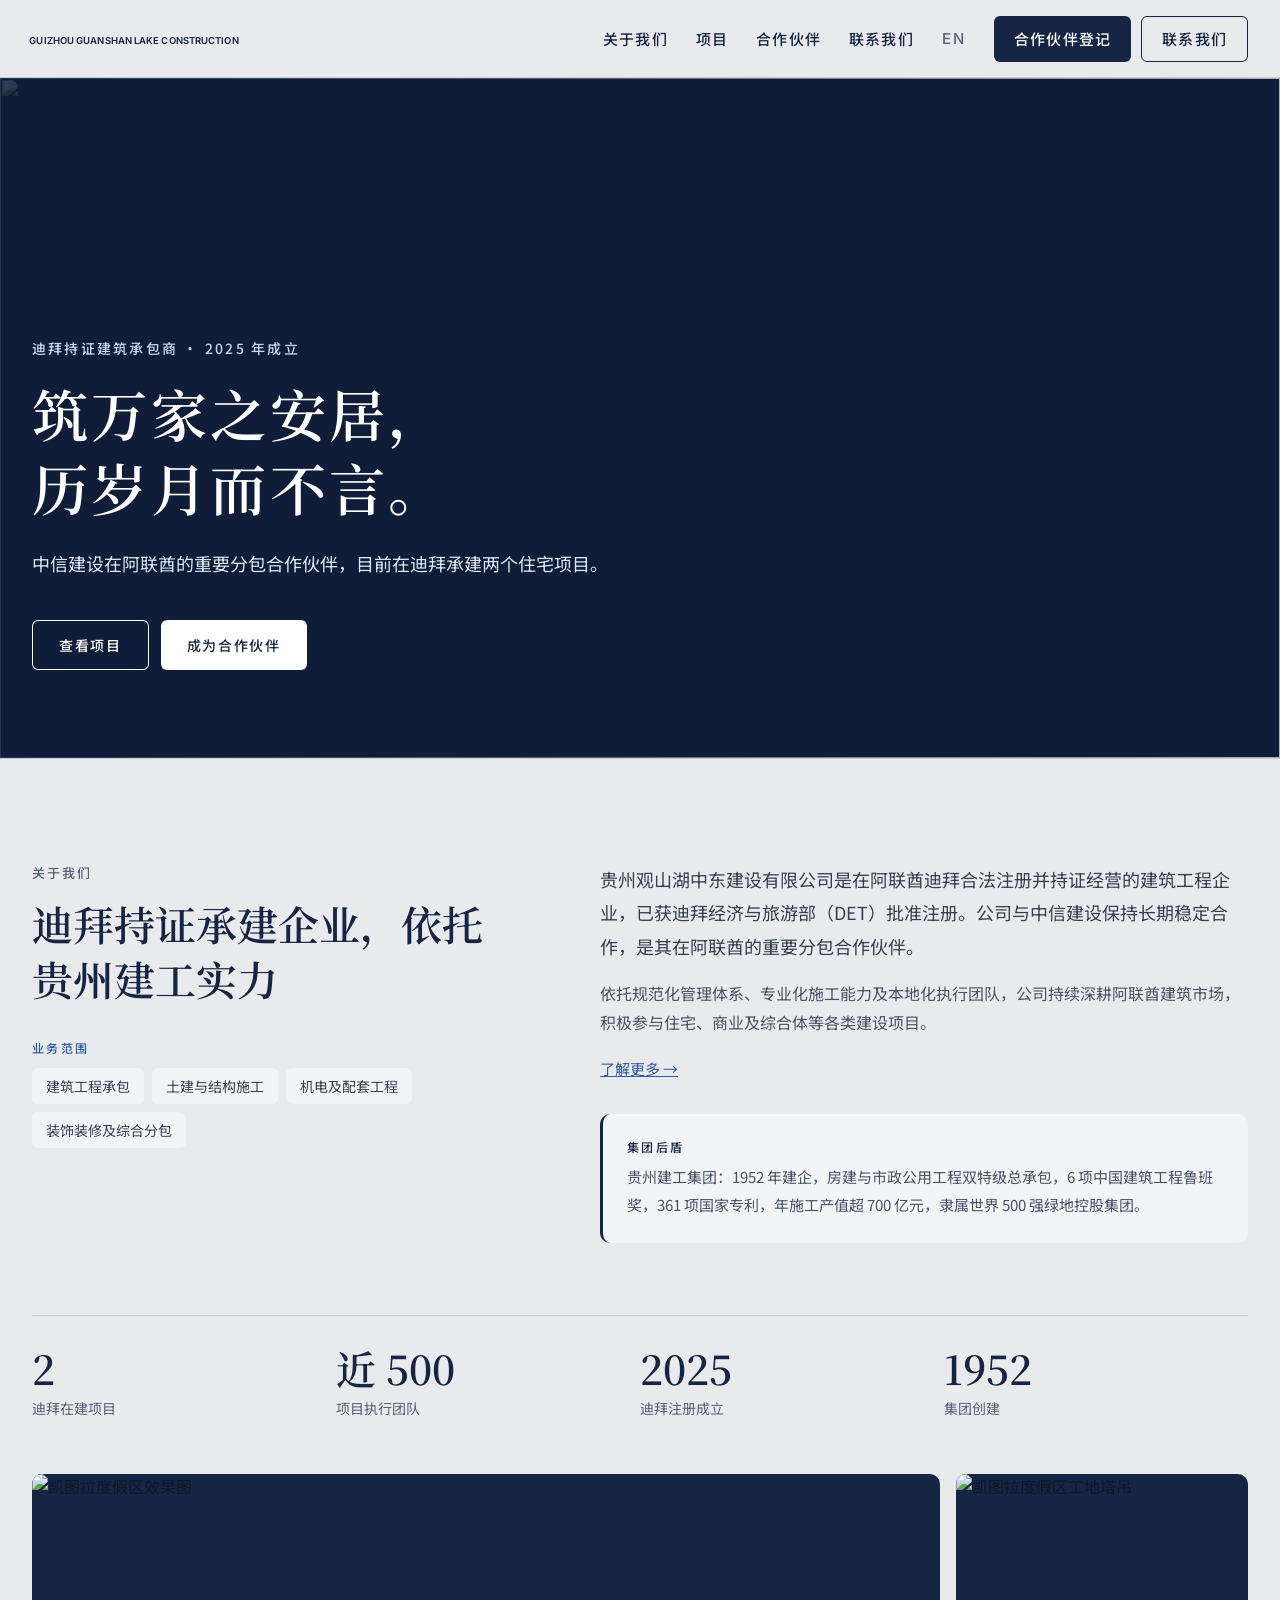
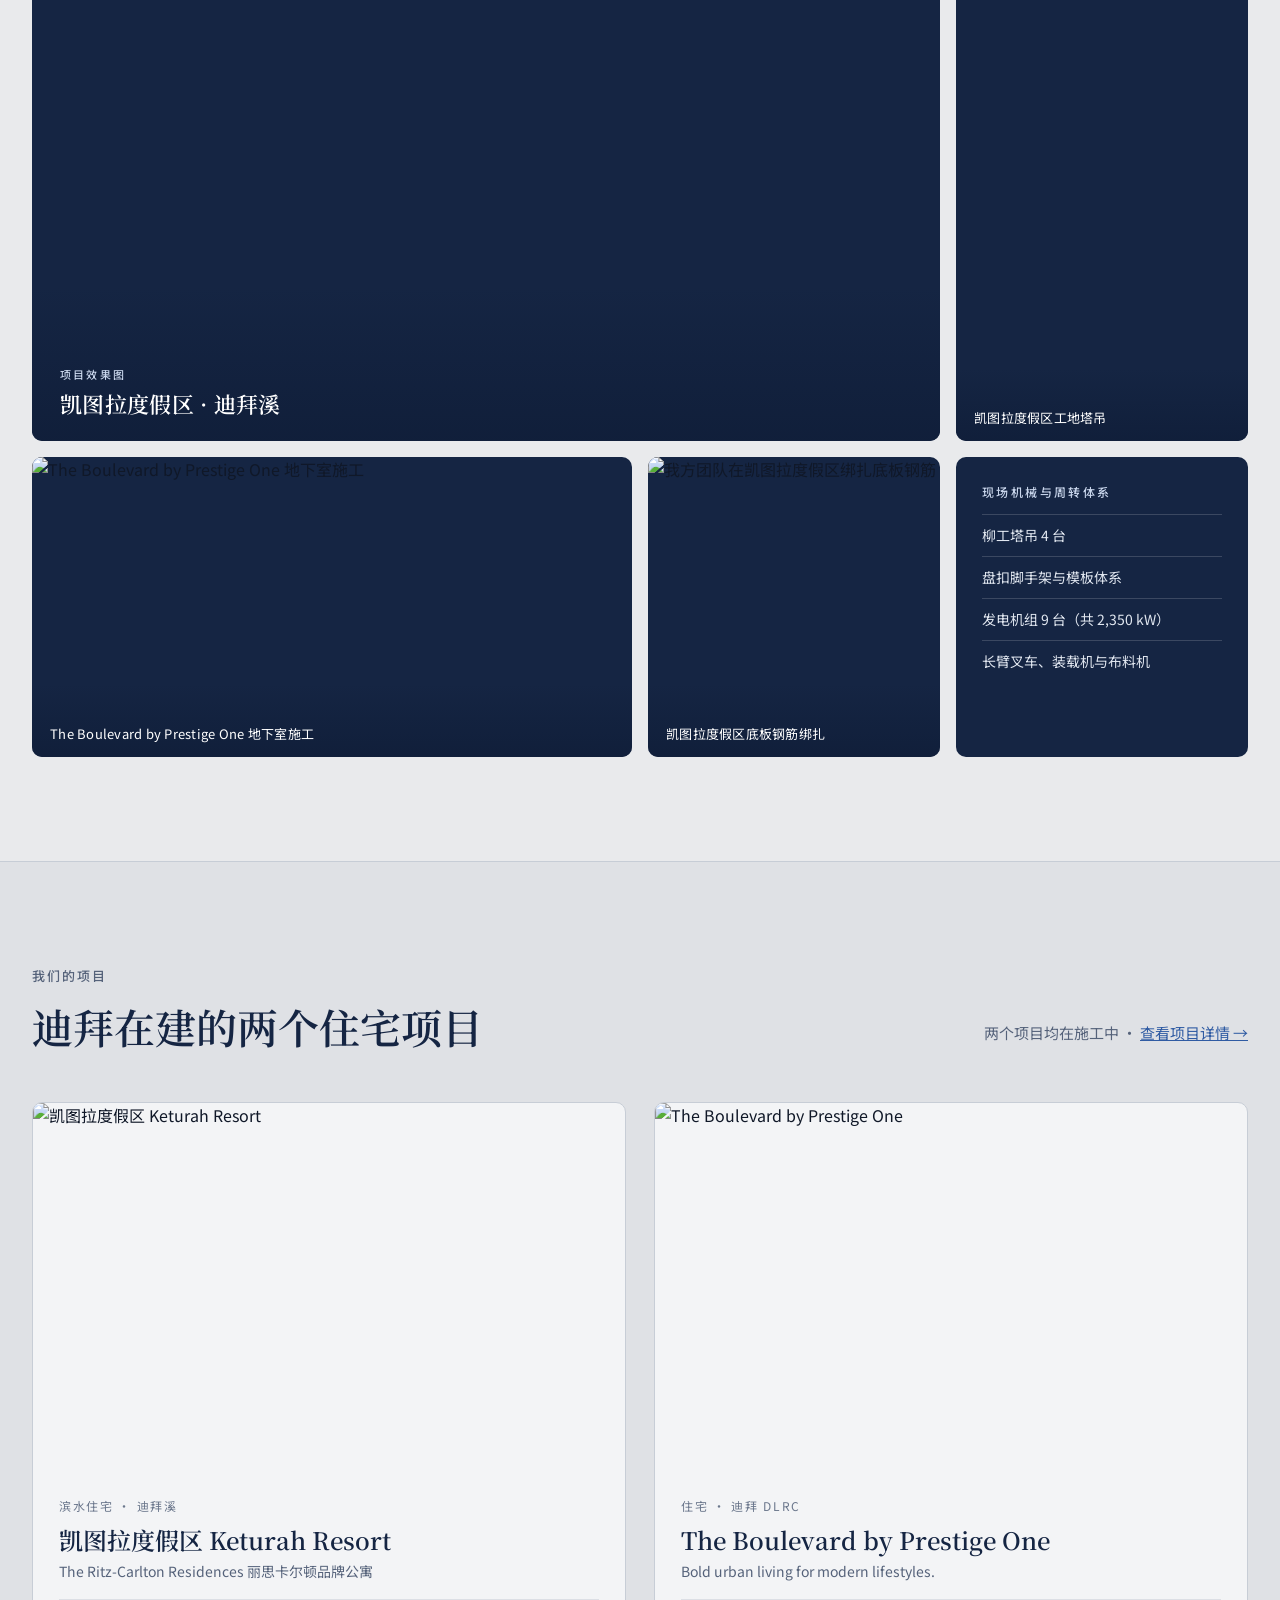
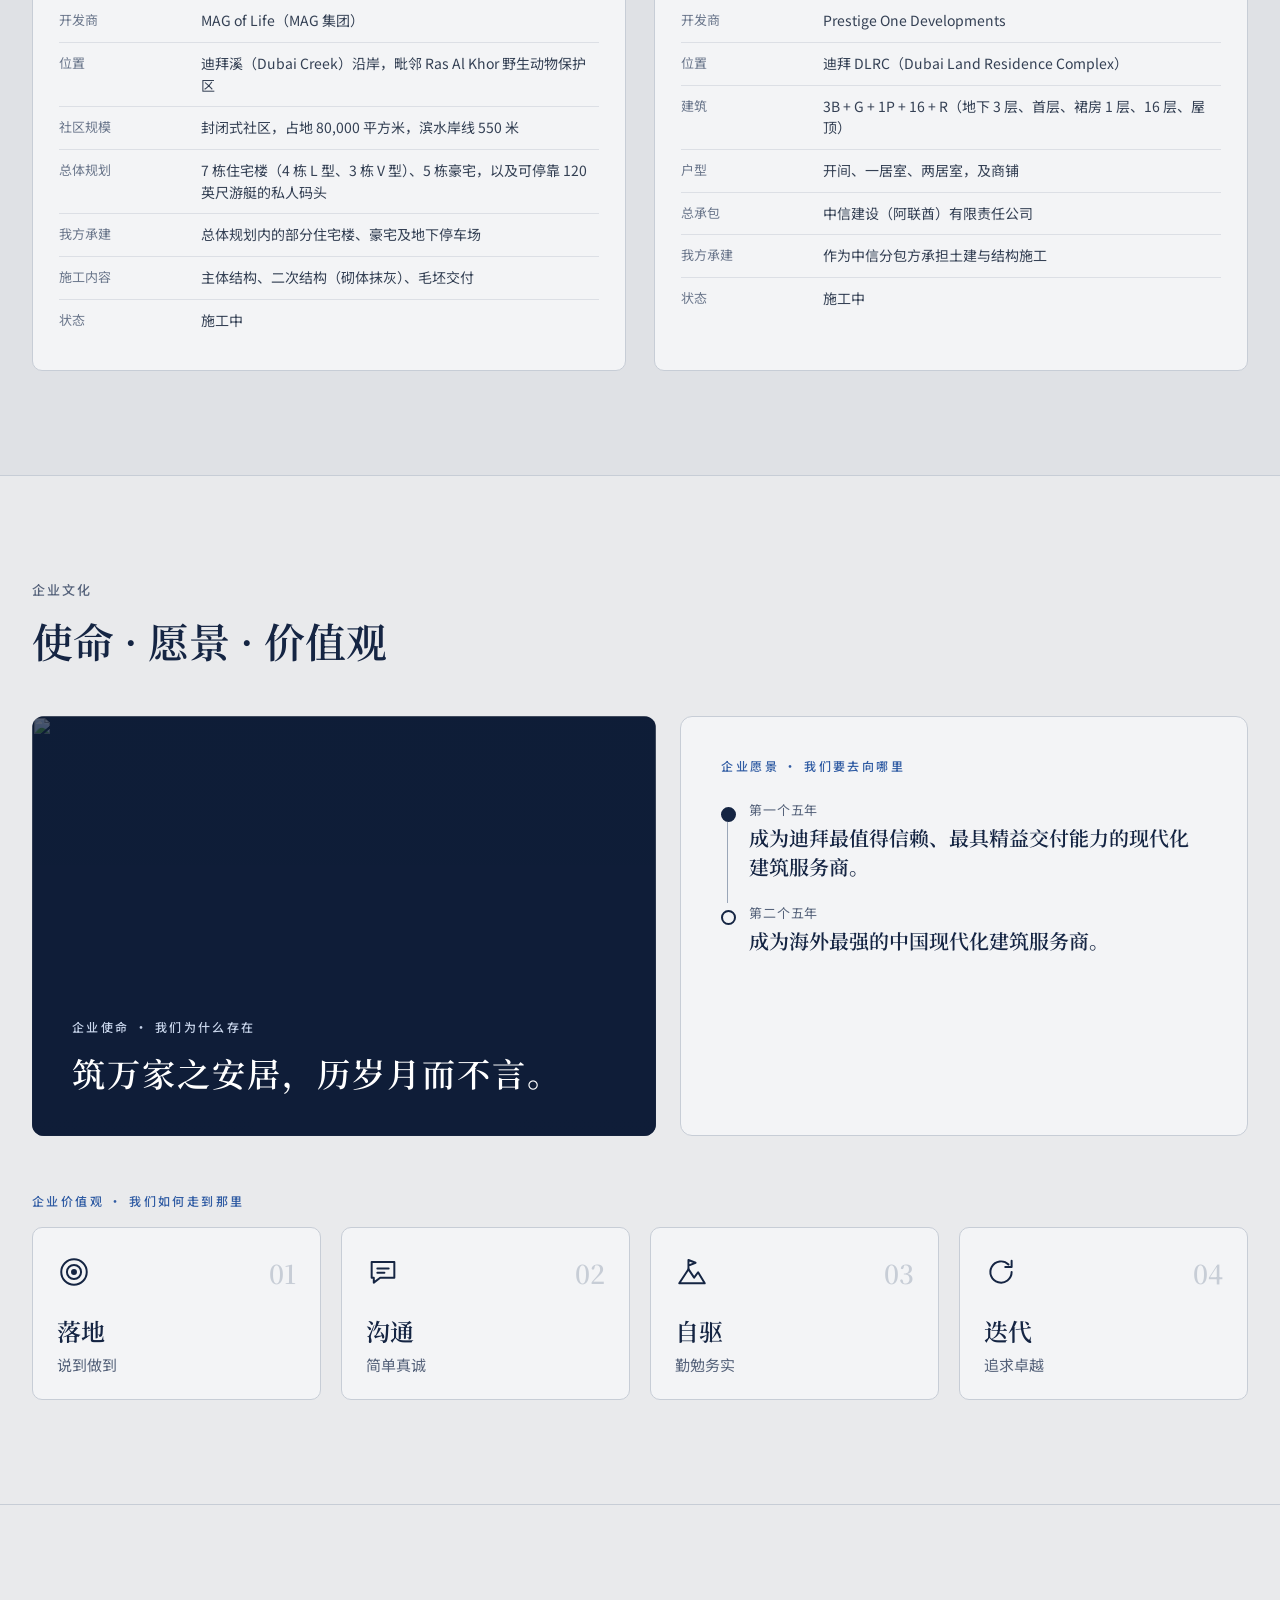
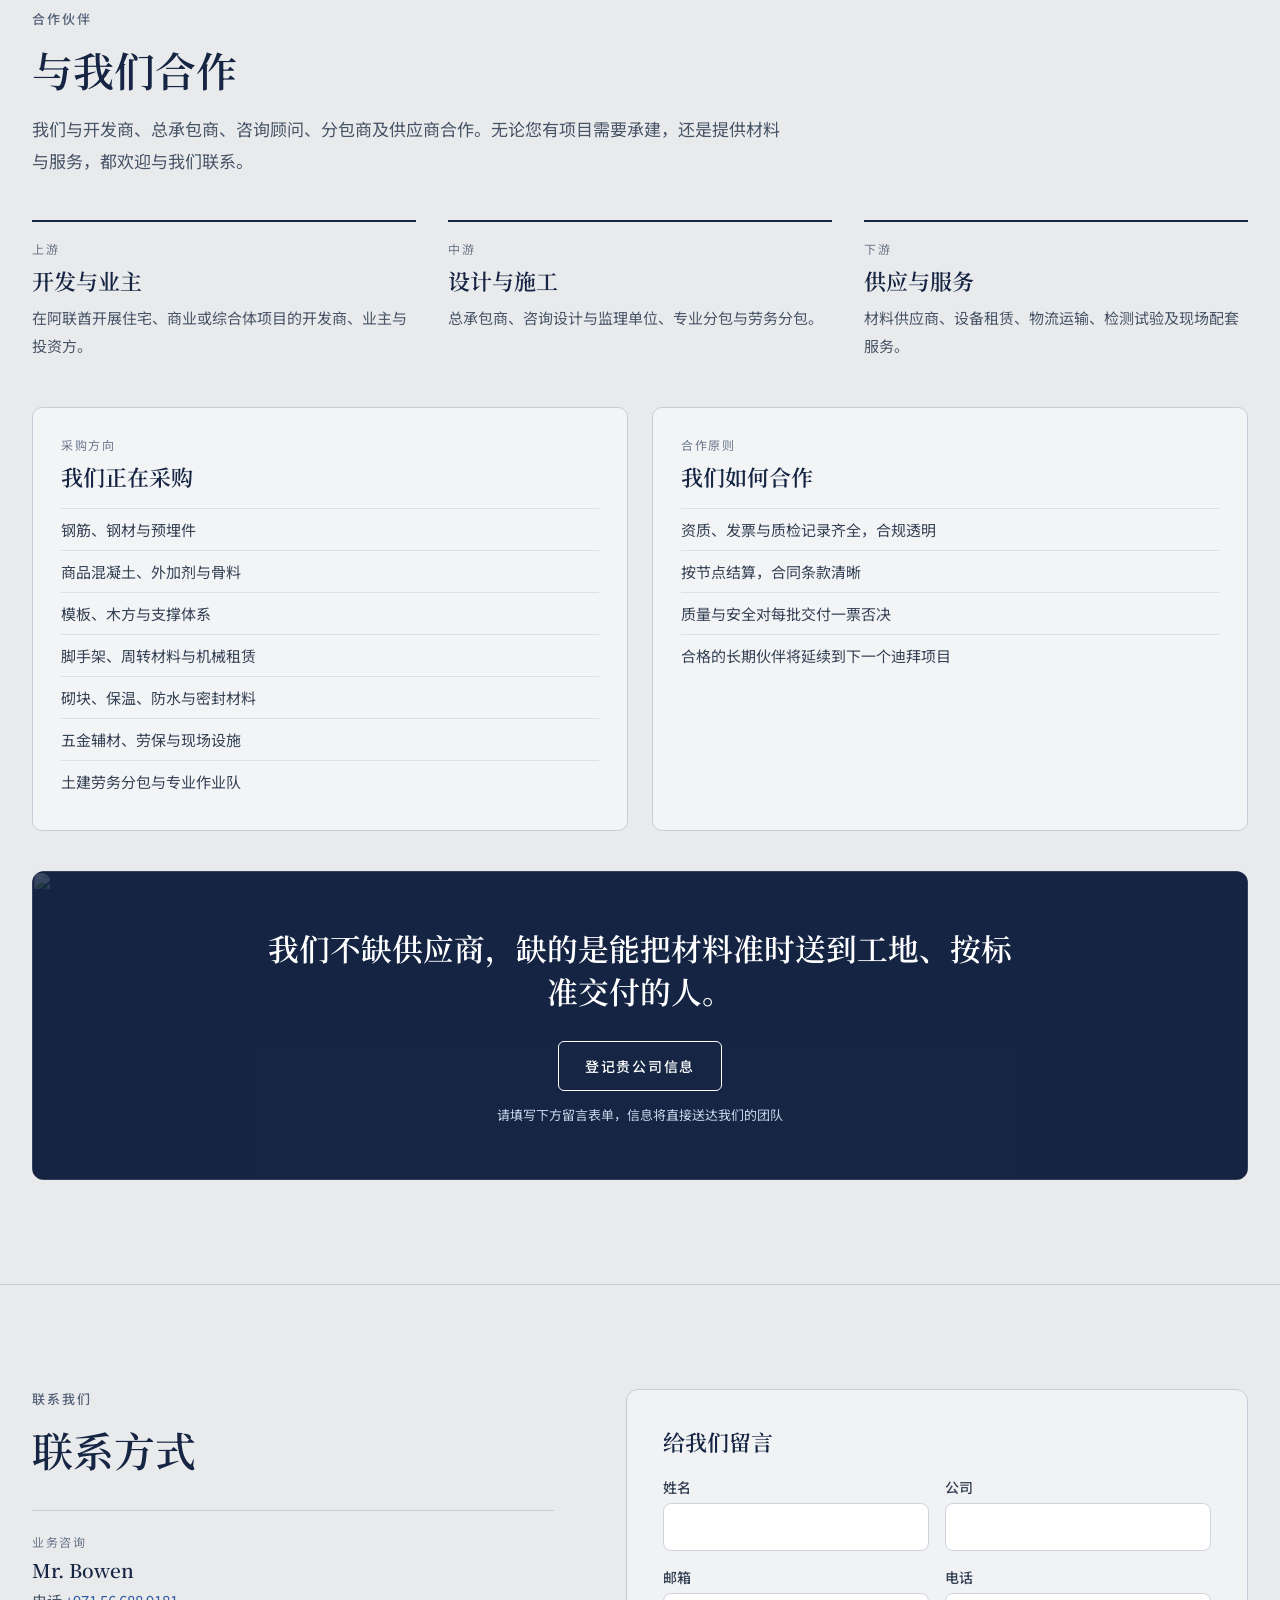
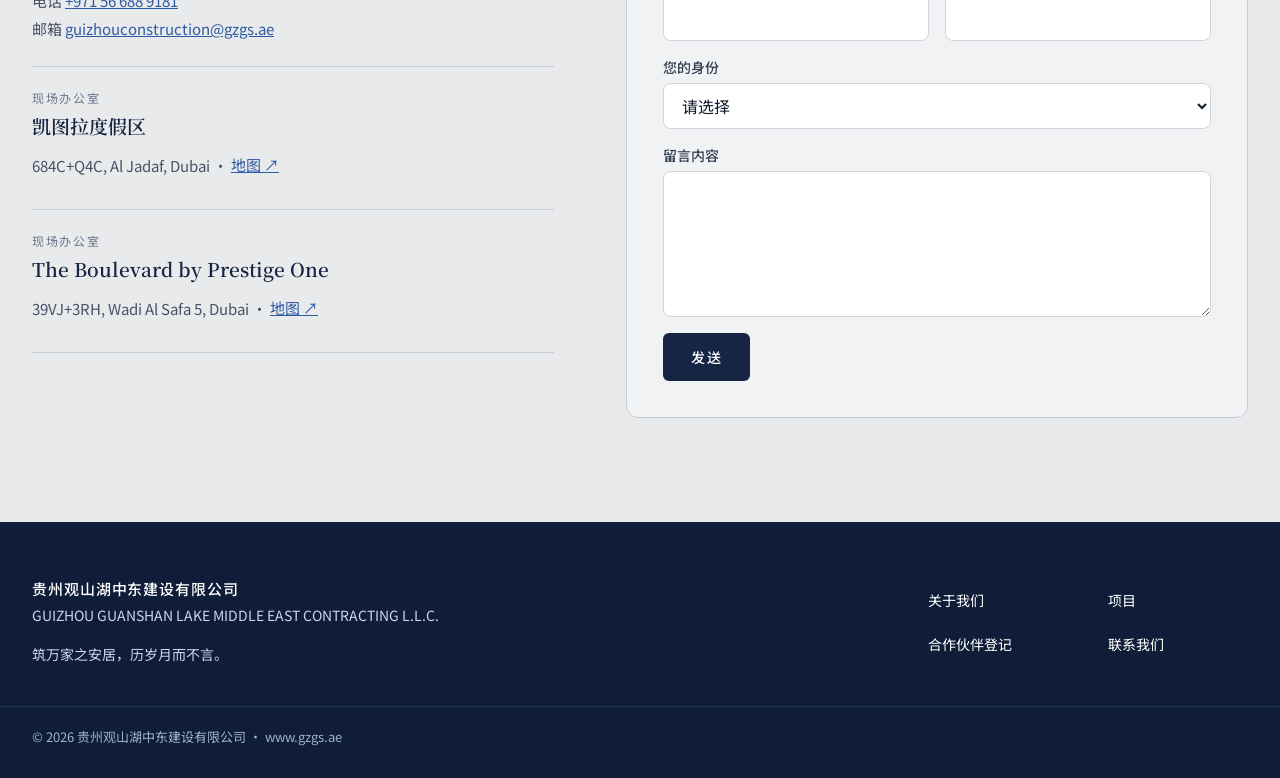
==== zh/index.html @ 017bb4c7 "Add files via upload" ====
<!doctype html>
<html lang="zh-CN">
<head>
<meta charset="utf-8">
<meta name="viewport" content="width=device-width, initial-scale=1">
<title>贵州观山湖中东建设有限公司 — 首页</title>
<meta name="description" content="贵州观山湖中东建设有限公司是迪拜持证建筑承包商，中信建设在阿联酋的重要分包合作伙伴。">
<link rel="canonical" href="https://gzgs.ae/zh/">
<link rel="alternate" hreflang="en" href="https://gzgs.ae/">
<link rel="alternate" hreflang="zh-CN" href="https://gzgs.ae/zh/">
<link rel="alternate" hreflang="x-default" href="https://gzgs.ae/">
<meta property="og:type" content="website">
<meta property="og:title" content="贵州观山湖中东建设有限公司 — 首页">
<meta property="og:description" content="贵州观山湖中东建设有限公司是迪拜持证建筑承包商，中信建设在阿联酋的重要分包合作伙伴。">
<meta property="og:url" content="https://gzgs.ae/zh/">
<meta property="og:image" content="https://gzgs.ae/assets/img/keturah-cover.jpg">
<meta name="theme-color" content="#152543">
<link rel="icon" type="image/png" sizes="32x32" href="../assets/img/favicon-32.png">
<link rel="apple-touch-icon" href="../assets/img/apple-touch-icon.png">
<link rel="preconnect" href="https://fonts.googleapis.com">
<link rel="preconnect" href="https://fonts.gstatic.com" crossorigin>
<link rel="stylesheet" href="https://fonts.googleapis.com/css2?family=Cormorant+Garamond:wght@500;600;700&amp;family=Inter:wght@400;500;600&amp;family=Noto+Sans+SC:wght@400;500;600&amp;family=Noto+Serif+SC:wght@500;600&amp;display=swap">
<style>
body{margin:0}
a{color:#152543}a:hover{color:#2F5BA3}
.paper{background-color:#E9EAEC;background-image:url(../assets/img/paper.png);background-size:384px 384px}

.mosaic{display:grid;grid-template-columns:repeat(4,minmax(0,1fr));gap:16px}
.mosaic .m-main{grid-column:1 / 4;grid-row:1 / 3}
.mosaic .m-tall{grid-column:4 / 5;grid-row:1 / 3}
.mosaic .m-wide{grid-column:1 / 3}
.mosaic .m-main figcaption{padding:80px 28px 22px;font-size:15px}
.mosaic figure{position:relative;margin:0;overflow:hidden;border-radius:10px;background:#152543}
.mosaic figure img{width:100%;height:100%;object-fit:cover;display:block;transition:transform .6s ease}
.mosaic figure:hover img{transform:scale(1.03)}
.mosaic figcaption{position:absolute;left:0;right:0;bottom:0;padding:40px 18px 14px;background:linear-gradient(180deg,rgba(15,29,56,0) 0%,rgba(15,29,56,.78) 100%);color:#fff;font-size:13px;letter-spacing:.02em}
.culture-grid{display:grid;grid-template-columns:minmax(0,1.1fr) minmax(0,1fr);gap:24px}
@media (max-width: 860px){
 .mosaic{grid-template-columns:1fr}
 .mosaic .m-main,.mosaic .m-tall,.mosaic .m-wide{grid-row:auto;grid-column:auto}
 .mosaic .m-tall img{aspect-ratio:3 / 4;height:auto}
 .culture-grid{grid-template-columns:1fr}
}

</style>
<link rel="stylesheet" href="../assets/css/site.css">
</head>
<body>

<div id="top" class="paper" style="font-family: 'Noto Sans SC', 'PingFang SC', sans-serif; color: #101828; min-height: 100vh">

<header style="background: transparent; border-bottom: 1px solid #C7CDD6">
<div style="max-width: 1320px; margin: 0 auto; padding: 14px 32px; display: flex; flex-wrap: wrap; align-items: center; justify-content: space-between; gap: 14px 32px">
<a href="#top" aria-label="Guizhou Guanshan Lake Construction — home" style="display: flex; flex-direction: column; align-items: center; gap: 3px; text-decoration: none; width: 204px">
<img src="../assets/img/logo.svg" alt="" aria-hidden="true" style="width: 204px; height: auto; display: block">
<span lang="en" style="font-family: 'Inter', sans-serif; font-weight: 600; font-size: 9.5px; letter-spacing: 0.01em; color: #152543; white-space: nowrap">GUIZHOU GUANSHAN LAKE CONSTRUCTION</span>
</a>
<nav aria-label="Main" style="display: flex; flex-wrap: wrap; align-items: center; gap: 4px 28px; font-family: 'Noto Sans SC', 'PingFang SC', sans-serif; font-weight: 500; font-size: 15px; letter-spacing: 0.08em">
<a href="about.html" style="text-decoration: none; padding: 14px 0; color: #152543">关于我们</a><a href="projects.html" style="text-decoration: none; padding: 14px 0; color: #152543">项目</a><a href="#partners" style="text-decoration: none; padding: 14px 0; color: #152543">合作伙伴</a><a href="contact.html" style="text-decoration: none; padding: 14px 0; color: #152543">联系我们</a>
<a href="../" lang="en" style="text-decoration: none; padding: 14px 0; color: #55627A; font-family: 'Inter', sans-serif; letter-spacing: 0.14em">EN</a>
<span style="display: flex; flex-wrap: wrap; gap: 10px">
<a href="#contact" style="display: inline-flex; align-items: center; min-height: 44px; padding: 0 20px; border-radius: 6px; background: #152543; color: #FFFFFF; text-decoration: none">合作伙伴登记</a>
<a href="#contact" style="display: inline-flex; align-items: center; min-height: 44px; padding: 0 20px; border-radius: 6px; border: 1px solid #152543; color: #152543; text-decoration: none">联系我们</a>
</span>
</nav>
</div>
</header>

<section aria-label="Introduction" style="position: relative; overflow: hidden; min-height: 680px; display: flex; align-items: flex-end; background: #0F1D38; color: #FFFFFF">
<img src="../assets/img/keturah-masterplan.jpg" alt="" aria-hidden="true" style="position: absolute; inset: 0; width: 100%; height: 100%; object-fit: cover">
<div aria-hidden="true" style="position: absolute; inset: 0; background: linear-gradient(90deg, rgba(15, 29, 56, 0.86) 0%, rgba(15, 29, 56, 0.55) 45%, rgba(15, 29, 56, 0.1) 100%)"></div>
<div style="position: relative; width: 100%; max-width: 1320px; margin: 0 auto; padding: 120px 32px 88px; box-sizing: border-box">
<p style="margin: 0; font-family: 'Noto Sans SC', 'PingFang SC', sans-serif; font-weight: 500; font-size: 14px; letter-spacing: 0.16em; color: #C9D6EC">迪拜持证建筑承包商 · 2025 年成立</p>
<h1 style="margin: 18px 0 0; font-family: 'Noto Serif SC', 'Songti SC', serif; font-weight: 600; font-size: clamp(38px, 4.4vw, 60px); line-height: 1.3; letter-spacing: 0.06em; max-width: 860px">筑万家之安居，<br>历岁月而不言。</h1>
<p style="margin: 24px 0 0; font-size: 18px; line-height: 1.85; color: #E1E7F0; max-width: 600px">中信建设在阿联酋的重要分包合作伙伴，目前在迪拜承建两个住宅项目。</p>
<div style="display: flex; flex-wrap: wrap; gap: 12px; margin-top: 40px">
<a href="#projects" style="display: inline-flex; align-items: center; min-height: 48px; padding: 0 26px; border-radius: 6px; text-decoration: none; font-family: 'Noto Sans SC', 'PingFang SC', sans-serif; font-weight: 500; font-size: 14px; letter-spacing: 0.12em; border: 1px solid #FFFFFF; color: #FFFFFF">查看项目</a>
<a href="#partners" style="display: inline-flex; align-items: center; min-height: 48px; padding: 0 26px; border-radius: 6px; text-decoration: none; font-family: 'Noto Sans SC', 'PingFang SC', sans-serif; font-weight: 500; font-size: 14px; letter-spacing: 0.12em; background: #FFFFFF; color: #152543">成为合作伙伴</a>
</div>
</div>
</section>

<section id="about" aria-labelledby="about-title" style="background: transparent; border-top: 1px solid #C7CDD6">
<div style="max-width: 1320px; margin: 0 auto; padding: 104px 32px">
<div style="display: flex; flex-wrap: wrap; gap: 40px 80px; align-items: flex-start">
<div style="flex: 1 1 360px; min-width: 0">
<p style="margin: 0; font-family: 'Noto Sans SC', 'PingFang SC', sans-serif; font-weight: 500; font-size: 13px; letter-spacing: 0.16em; color: #55627A">关于我们</p>
<h2 id="about-title" style="margin: 14px 0 0; font-family: 'Noto Serif SC', 'Songti SC', serif; font-weight: 600; font-size: clamp(30px, 3.2vw, 44px); line-height: 1.35; color: #152543">迪拜持证承建企业，依托贵州建工实力</h2>
<p style="margin: 32px 0 0; font-family: 'Noto Sans SC', 'PingFang SC', sans-serif; font-weight: 500; font-size: 12px; letter-spacing: 0.2em; color: #2F5BA3">业务范围</p>
<ul style="margin: 12px 0 0; padding: 0; list-style: none; display: flex; flex-wrap: wrap; gap: 8px"><li style="padding: 8px 14px; border-radius: 6px; background: #F3F4F6; font-size: 14px; color: #344054">建筑工程承包</li><li style="padding: 8px 14px; border-radius: 6px; background: #F3F4F6; font-size: 14px; color: #344054">土建与结构施工</li><li style="padding: 8px 14px; border-radius: 6px; background: #F3F4F6; font-size: 14px; color: #344054">机电及配套工程</li><li style="padding: 8px 14px; border-radius: 6px; background: #F3F4F6; font-size: 14px; color: #344054">装饰装修及综合分包</li></ul>
</div>
<div style="flex: 1 1 520px; min-width: 0">
<p style="margin: 0; font-size: 18px; line-height: 1.85; color: #344054">贵州观山湖中东建设有限公司是在阿联酋迪拜合法注册并持证经营的建筑工程企业，已获迪拜经济与旅游部（DET）批准注册。公司与中信建设保持长期稳定合作，是其在阿联酋的重要分包合作伙伴。</p>
<p style="margin: 16px 0 0; font-size: 16px; line-height: 1.85; color: #475467">依托规范化管理体系、专业化施工能力及本地化执行团队，公司持续深耕阿联酋建筑市场，积极参与住宅、商业及综合体等各类建设项目。</p>
<a href="about.html" style="display: inline-flex; align-items: center; min-height: 44px; margin-top: 8px; font-size: 15px; color: #2F5BA3">了解更多 →</a>
<div style="margin-top: 24px; padding: 24px; border-radius: 10px; background: #F3F4F6; border-left: 3px solid #152543">
<p style="margin: 0; font-family: 'Noto Sans SC', 'PingFang SC', sans-serif; font-weight: 500; font-size: 12px; letter-spacing: 0.2em; color: #152543">集团后盾</p>
<p style="margin: 8px 0 0; font-size: 15px; line-height: 1.85; color: #475467">贵州建工集团：1952 年建企，房建与市政公用工程双特级总承包，6 项中国建筑工程鲁班奖，361 项国家专利，年施工产值超 700 亿元，隶属世界 500 强绿地控股集团。</p>
</div>
</div>
</div>
<div style="display: grid; grid-template-columns: repeat(auto-fit, minmax(min(220px, 100%), 1fr)); gap: 0; margin-top: 72px; border-top: 1px solid #C7CDD6"><div style="padding: 32px 24px 0 0"><p style="margin: 0; font-family: 'Noto Serif SC', 'Songti SC', serif; font-weight: 600; font-size: 40px; line-height: 1; color: #152543">2</p><p style="margin: 10px 0 0; font-size: 14px; color: #55627A">迪拜在建项目</p></div><div style="padding: 32px 24px 0 0"><p style="margin: 0; font-family: 'Noto Serif SC', 'Songti SC', serif; font-weight: 600; font-size: 40px; line-height: 1; color: #152543">近 500</p><p style="margin: 10px 0 0; font-size: 14px; color: #55627A">项目执行团队</p></div><div style="padding: 32px 24px 0 0"><p style="margin: 0; font-family: 'Noto Serif SC', 'Songti SC', serif; font-weight: 600; font-size: 40px; line-height: 1; color: #152543">2025</p><p style="margin: 10px 0 0; font-size: 14px; color: #55627A">迪拜注册成立</p></div><div style="padding: 32px 24px 0 0"><p style="margin: 0; font-family: 'Noto Serif SC', 'Songti SC', serif; font-weight: 600; font-size: 40px; line-height: 1; color: #152543">1952</p><p style="margin: 10px 0 0; font-size: 14px; color: #55627A">集团创建</p></div></div>
<div style="margin-top: 56px"><div class="mosaic">
<figure class="m-main"><img loading="lazy" decoding="async" src="../assets/img/keturah-cover.jpg" alt="凯图拉度假区效果图" style="aspect-ratio: 16 / 10"><figcaption><span style="display: block; font-family: 'Noto Sans SC', 'PingFang SC', sans-serif; font-weight: 500; font-size: 11px; letter-spacing: 0.2em; color: #C9D6EC">项目效果图</span><span style="display: block; margin-top: 6px; font-family: 'Noto Serif SC', 'Songti SC', serif; font-weight: 600; font-size: 22px">凯图拉度假区 · 迪拜溪</span></figcaption></figure>
<figure class="m-tall"><img loading="lazy" decoding="async" src="../assets/img/site-crane.jpg" alt="凯图拉度假区工地塔吊" style="object-position: 50% 0%"><figcaption>凯图拉度假区工地塔吊</figcaption></figure>
<figure class="m-wide"><img loading="lazy" decoding="async" src="../assets/img/site-basement.jpg" alt="The Boulevard by Prestige One 地下室施工" style="aspect-ratio: 2 / 1"><figcaption>The Boulevard by Prestige One 地下室施工</figcaption></figure>
<figure><img loading="lazy" decoding="async" src="../assets/img/site-rebar.jpg" alt="我方团队在凯图拉度假区绑扎底板钢筋"><figcaption>凯图拉度假区底板钢筋绑扎</figcaption></figure>
<div style="position: relative; overflow: hidden; border-radius: 10px; background: #152543; color: #FFFFFF; padding: 26px 26px 18px; display: flex; flex-direction: column">
<img loading="lazy" decoding="async" src="../assets/img/logo.svg" alt="" aria-hidden="true" style="position: absolute; right: -40px; bottom: -18px; width: 240px; opacity: 0.09; filter: brightness(0) invert(1)">
<p style="position: relative; margin: 0; font-family: 'Noto Sans SC', 'PingFang SC', sans-serif; font-weight: 500; font-size: 12px; letter-spacing: 0.2em; color: #C9D6EC">现场机械与周转体系</p>
<ul style="position: relative; margin: 14px 0 0; padding: 0; list-style: none; font-size: 14px; line-height: 1.5; color: #E1E7F0"><li style="padding: 10px 0; border-top: 1px solid rgba(255,255,255,.16)">柳工塔吊 4 台</li><li style="padding: 10px 0; border-top: 1px solid rgba(255,255,255,.16)">盘扣脚手架与模板体系</li><li style="padding: 10px 0; border-top: 1px solid rgba(255,255,255,.16)">发电机组 9 台（共 2,350 kW）</li><li style="padding: 10px 0; border-top: 1px solid rgba(255,255,255,.16)">长臂叉车、装载机与布料机</li></ul>
</div>
</div></div>
</div>
</section>

<section id="projects" aria-labelledby="projects-title" style="background: rgba(21, 37, 67, 0.045); border-top: 1px solid #C7CDD6">
<div style="max-width: 1320px; margin: 0 auto; padding: 104px 32px">
<div style="display: flex; flex-wrap: wrap; align-items: flex-end; justify-content: space-between; gap: 20px">
<div><p style="margin: 0; font-family: 'Noto Sans SC', 'PingFang SC', sans-serif; font-weight: 500; font-size: 13px; letter-spacing: 0.16em; color: #55627A">我们的项目</p><h2 id="projects-title" style="margin: 14px 0 0; font-family: 'Noto Serif SC', 'Songti SC', serif; font-weight: 600; font-size: clamp(30px, 3.2vw, 44px); line-height: 1.35; color: #152543">迪拜在建的两个住宅项目</h2></div>
<p style="margin: 0; font-size: 15px; color: #55627A">两个项目均在施工中 · <a href="projects.html" style="display: inline-flex; align-items: center; min-height: 44px; color: #2F5BA3">查看项目详情 →</a></p>
</div>
<div style="display: grid; grid-template-columns: repeat(auto-fit, minmax(min(380px, 100%), 1fr)); gap: 28px; margin-top: 48px">
<article style="background: #F3F4F6; border-radius: 10px; overflow: hidden; border: 1px solid #C7CDD6">
<img loading="lazy" decoding="async" src="../assets/img/keturah-01.jpg" alt="凯图拉度假区 Keturah Resort" style="width: 100%; aspect-ratio: 16 / 10; object-fit: cover; display: block">
<div style="padding: 24px 26px 28px">
<p style="margin: 0; font-family: 'Noto Sans SC', 'PingFang SC', sans-serif; font-size: 12px; letter-spacing: 0.14em; color: #6B778C">滨水住宅 · 迪拜溪</p>
<h3 style="margin: 8px 0 0; font-family: 'Noto Serif SC', 'Songti SC', serif; font-weight: 600; font-size: 24px; color: #152543">凯图拉度假区 Keturah Resort</h3>
<p style="margin: 4px 0 0; font-size: 14px; color: #55627A">The Ritz-Carlton Residences 丽思卡尔顿品牌公寓</p>
<dl style="margin: 18px 0 0"><div style="display: grid; grid-template-columns: 130px 1fr; gap: 12px; padding: 10px 0; border-top: 1px solid #DCDFE5"><dt style="font-size: 13px; color: #6B778C">开发商</dt><dd style="margin: 0; font-size: 14px; line-height: 1.55; color: #344054">MAG of Life（MAG 集团）</dd></div><div style="display: grid; grid-template-columns: 130px 1fr; gap: 12px; padding: 10px 0; border-top: 1px solid #DCDFE5"><dt style="font-size: 13px; color: #6B778C">位置</dt><dd style="margin: 0; font-size: 14px; line-height: 1.55; color: #344054">迪拜溪（Dubai Creek）沿岸，毗邻 Ras Al Khor 野生动物保护区</dd></div><div style="display: grid; grid-template-columns: 130px 1fr; gap: 12px; padding: 10px 0; border-top: 1px solid #DCDFE5"><dt style="font-size: 13px; color: #6B778C">社区规模</dt><dd style="margin: 0; font-size: 14px; line-height: 1.55; color: #344054">封闭式社区，占地 80,000 平方米，滨水岸线 550 米</dd></div><div style="display: grid; grid-template-columns: 130px 1fr; gap: 12px; padding: 10px 0; border-top: 1px solid #DCDFE5"><dt style="font-size: 13px; color: #6B778C">总体规划</dt><dd style="margin: 0; font-size: 14px; line-height: 1.55; color: #344054">7 栋住宅楼（4 栋 L 型、3 栋 V 型）、5 栋豪宅，以及可停靠 120 英尺游艇的私人码头</dd></div><div style="display: grid; grid-template-columns: 130px 1fr; gap: 12px; padding: 10px 0; border-top: 1px solid #DCDFE5"><dt style="font-size: 13px; color: #6B778C">我方承建</dt><dd style="margin: 0; font-size: 14px; line-height: 1.55; color: #344054">总体规划内的部分住宅楼、豪宅及地下停车场</dd></div><div style="display: grid; grid-template-columns: 130px 1fr; gap: 12px; padding: 10px 0; border-top: 1px solid #DCDFE5"><dt style="font-size: 13px; color: #6B778C">施工内容</dt><dd style="margin: 0; font-size: 14px; line-height: 1.55; color: #344054">主体结构、二次结构（砌体抹灰）、毛坯交付</dd></div><div style="display: grid; grid-template-columns: 130px 1fr; gap: 12px; padding: 10px 0; border-top: 1px solid #DCDFE5"><dt style="font-size: 13px; color: #6B778C">状态</dt><dd style="margin: 0; font-size: 14px; line-height: 1.55; color: #344054">施工中</dd></div></dl>
</div>
</article>
<article style="background: #F3F4F6; border-radius: 10px; overflow: hidden; border: 1px solid #C7CDD6">
<img loading="lazy" decoding="async" src="../assets/img/boulevard-01.jpg" alt="The Boulevard by Prestige One" style="width: 100%; aspect-ratio: 16 / 10; object-fit: cover; display: block">
<div style="padding: 24px 26px 28px">
<p style="margin: 0; font-family: 'Noto Sans SC', 'PingFang SC', sans-serif; font-size: 12px; letter-spacing: 0.14em; color: #6B778C">住宅 · 迪拜 DLRC</p>
<h3 style="margin: 8px 0 0; font-family: 'Noto Serif SC', 'Songti SC', serif; font-weight: 600; font-size: 24px; color: #152543">The Boulevard by Prestige One</h3>
<p style="margin: 4px 0 0; font-size: 14px; color: #55627A">Bold urban living for modern lifestyles.</p>
<dl style="margin: 18px 0 0"><div style="display: grid; grid-template-columns: 130px 1fr; gap: 12px; padding: 10px 0; border-top: 1px solid #DCDFE5"><dt style="font-size: 13px; color: #6B778C">开发商</dt><dd style="margin: 0; font-size: 14px; line-height: 1.55; color: #344054">Prestige One Developments</dd></div><div style="display: grid; grid-template-columns: 130px 1fr; gap: 12px; padding: 10px 0; border-top: 1px solid #DCDFE5"><dt style="font-size: 13px; color: #6B778C">位置</dt><dd style="margin: 0; font-size: 14px; line-height: 1.55; color: #344054">迪拜 DLRC（Dubai Land Residence Complex）</dd></div><div style="display: grid; grid-template-columns: 130px 1fr; gap: 12px; padding: 10px 0; border-top: 1px solid #DCDFE5"><dt style="font-size: 13px; color: #6B778C">建筑</dt><dd style="margin: 0; font-size: 14px; line-height: 1.55; color: #344054">3B + G + 1P + 16 + R（地下 3 层、首层、裙房 1 层、16 层、屋顶）</dd></div><div style="display: grid; grid-template-columns: 130px 1fr; gap: 12px; padding: 10px 0; border-top: 1px solid #DCDFE5"><dt style="font-size: 13px; color: #6B778C">户型</dt><dd style="margin: 0; font-size: 14px; line-height: 1.55; color: #344054">开间、一居室、两居室，及商铺</dd></div><div style="display: grid; grid-template-columns: 130px 1fr; gap: 12px; padding: 10px 0; border-top: 1px solid #DCDFE5"><dt style="font-size: 13px; color: #6B778C">总承包</dt><dd style="margin: 0; font-size: 14px; line-height: 1.55; color: #344054">中信建设（阿联酋）有限责任公司</dd></div><div style="display: grid; grid-template-columns: 130px 1fr; gap: 12px; padding: 10px 0; border-top: 1px solid #DCDFE5"><dt style="font-size: 13px; color: #6B778C">我方承建</dt><dd style="margin: 0; font-size: 14px; line-height: 1.55; color: #344054">作为中信分包方承担土建与结构施工</dd></div><div style="display: grid; grid-template-columns: 130px 1fr; gap: 12px; padding: 10px 0; border-top: 1px solid #DCDFE5"><dt style="font-size: 13px; color: #6B778C">状态</dt><dd style="margin: 0; font-size: 14px; line-height: 1.55; color: #344054">施工中</dd></div></dl>
</div>
</article>
</div>
</div>
</section>

<section aria-labelledby="culture-title" style="border-top: 1px solid #C7CDD6">
<div style="max-width: 1320px; margin: 0 auto; padding: 104px 32px">
<p style="margin: 0; font-family: 'Noto Sans SC', 'PingFang SC', sans-serif; font-weight: 500; font-size: 13px; letter-spacing: 0.16em; color: #55627A">企业文化</p>
<h2 id="culture-title" style="margin: 14px 0 0; font-family: 'Noto Serif SC', 'Songti SC', serif; font-weight: 600; font-size: clamp(30px, 3.2vw, 44px); line-height: 1.35; color: #152543">使命 · 愿景 · 价值观</h2>
<div class="culture-grid" style="margin-top: 48px">
<div style="position: relative; overflow: hidden; border-radius: 12px; background: #0F1D38; color: #FFFFFF; min-height: 340px; display: flex; flex-direction: column; justify-content: flex-end; padding: 40px">
<img loading="lazy" decoding="async" src="../assets/img/keturah-facade.jpg" alt="" aria-hidden="true" style="position: absolute; inset: 0; width: 100%; height: 100%; object-fit: cover; opacity: 0.38">
<div aria-hidden="true" style="position: absolute; inset: 0; background: linear-gradient(180deg, rgba(15,29,56,.25) 0%, rgba(15,29,56,.92) 78%)"></div>
<img loading="lazy" decoding="async" src="../assets/img/logo.svg" alt="" aria-hidden="true" style="position: absolute; right: 32px; top: 30px; width: 150px; opacity: 0.55; filter: brightness(0) invert(1)">
<p style="position: relative; margin: 0; font-family: 'Noto Sans SC', 'PingFang SC', sans-serif; font-weight: 500; font-size: 12px; letter-spacing: 0.2em; color: #C9D6EC">企业使命 · 我们为什么存在</p>
<p style="position: relative; margin: 16px 0 0; font-family: 'Noto Serif SC', 'Songti SC', serif; font-weight: 600; font-size: clamp(26px, 2.6vw, 36px); line-height: 1.35; letter-spacing: 0.06em">筑万家之安居，历岁月而不言。</p>
</div>
<div style="position: relative; overflow: hidden; border: 1px solid #C7CDD6; border-radius: 12px; padding: 40px; background: #F3F4F6">
<img loading="lazy" decoding="async" src="../assets/img/logo.svg" alt="" aria-hidden="true" style="position: absolute; right: -50px; bottom: -30px; width: 300px; opacity: 0.06">
<p style="position: relative; margin: 0; font-family: 'Noto Sans SC', 'PingFang SC', sans-serif; font-weight: 500; font-size: 12px; letter-spacing: 0.2em; color: #2F5BA3">企业愿景 · 我们要去向哪里</p>
<ol style="position: relative; margin: 26px 0 0; padding: 0; list-style: none"><li style="position: relative; padding: 0 0 22px 28px">
<span aria-hidden="true" style="position: absolute; left: 0; top: 7px; width: 11px; height: 11px; border-radius: 50%; border: 2px solid #152543; background: #152543"></span>
<span aria-hidden="true" style="position: absolute; left: 6px; top: 22px; bottom: 0; width: 1px; background: #9AA6B8"></span>
<span style="display: block; font-size: 13px; letter-spacing: 0.06em; color: #55627A">第一个五年</span>
<span style="display: block; margin-top: 4px; font-family: 'Noto Serif SC', 'Songti SC', serif; font-weight: 600; font-size: 20px; line-height: 1.45; color: #152543">成为迪拜最值得信赖、最具精益交付能力的现代化建筑服务商。</span></li><li style="position: relative; padding: 0 0 22px 28px">
<span aria-hidden="true" style="position: absolute; left: 0; top: 7px; width: 11px; height: 11px; border-radius: 50%; border: 2px solid #152543; background: #F3F4F6"></span>

<span style="display: block; font-size: 13px; letter-spacing: 0.06em; color: #55627A">第二个五年</span>
<span style="display: block; margin-top: 4px; font-family: 'Noto Serif SC', 'Songti SC', serif; font-weight: 600; font-size: 20px; line-height: 1.45; color: #152543">成为海外最强的中国现代化建筑服务商。</span></li></ol>
</div>
</div>
<p style="margin: 0; font-family: 'Noto Sans SC', 'PingFang SC', sans-serif; font-weight: 500; font-size: 12px; letter-spacing: 0.2em; color: #2F5BA3; margin-top: 56px">企业价值观 · 我们如何走到那里</p>
<div style="display: grid; grid-template-columns: repeat(auto-fit, minmax(min(240px, 100%), 1fr)); gap: 20px; margin-top: 18px"><div style="background: #F3F4F6; border: 1px solid #C7CDD6; border-radius: 10px; padding: 26px 24px 24px">
<div style="display: flex; align-items: center; justify-content: space-between">
<svg aria-hidden="true" width="34" height="34" viewBox="0 0 24 24" fill="none" stroke="#152543" stroke-width="1.4" stroke-linecap="round" stroke-linejoin="round"><circle cx="12" cy="12" r="9"/><circle cx="12" cy="12" r="5"/><circle cx="12" cy="12" r="1.4" fill="#152543"/></svg>
<span style="font-family: 'Noto Serif SC', 'Songti SC', serif; font-weight: 600; font-size: 26px; color: #C7CDD6">01</span></div>
<p style="margin: 22px 0 0; font-family: 'Noto Serif SC', 'Songti SC', serif; font-weight: 600; font-size: 24px; color: #152543">落地</p>
<p style="margin: 6px 0 0; font-size: 15px; color: #55627A">说到做到</p></div><div style="background: #F3F4F6; border: 1px solid #C7CDD6; border-radius: 10px; padding: 26px 24px 24px">
<div style="display: flex; align-items: center; justify-content: space-between">
<svg aria-hidden="true" width="34" height="34" viewBox="0 0 24 24" fill="none" stroke="#152543" stroke-width="1.4" stroke-linecap="round" stroke-linejoin="round"><path d="M4 5h16v11H10l-4.5 3.5V16H4z"/><path d="M8 9.5h8M8 12.5h5"/></svg>
<span style="font-family: 'Noto Serif SC', 'Songti SC', serif; font-weight: 600; font-size: 26px; color: #C7CDD6">02</span></div>
<p style="margin: 22px 0 0; font-family: 'Noto Serif SC', 'Songti SC', serif; font-weight: 600; font-size: 24px; color: #152543">沟通</p>
<p style="margin: 6px 0 0; font-size: 15px; color: #55627A">简单真诚</p></div><div style="background: #F3F4F6; border: 1px solid #C7CDD6; border-radius: 10px; padding: 26px 24px 24px">
<div style="display: flex; align-items: center; justify-content: space-between">
<svg aria-hidden="true" width="34" height="34" viewBox="0 0 24 24" fill="none" stroke="#152543" stroke-width="1.4" stroke-linecap="round" stroke-linejoin="round"><path d="M3 20l6.5-10 4 6 2.8-3.8L21 20z"/><path d="M9.5 10V3.5l5 2-5 2"/></svg>
<span style="font-family: 'Noto Serif SC', 'Songti SC', serif; font-weight: 600; font-size: 26px; color: #C7CDD6">03</span></div>
<p style="margin: 22px 0 0; font-family: 'Noto Serif SC', 'Songti SC', serif; font-weight: 600; font-size: 24px; color: #152543">自驱</p>
<p style="margin: 6px 0 0; font-size: 15px; color: #55627A">勤勉务实</p></div><div style="background: #F3F4F6; border: 1px solid #C7CDD6; border-radius: 10px; padding: 26px 24px 24px">
<div style="display: flex; align-items: center; justify-content: space-between">
<svg aria-hidden="true" width="34" height="34" viewBox="0 0 24 24" fill="none" stroke="#152543" stroke-width="1.4" stroke-linecap="round" stroke-linejoin="round"><path d="M19.5 12a7.5 7.5 0 1 1-2.2-5.3"/><path d="M19.5 4v4.5H15"/></svg>
<span style="font-family: 'Noto Serif SC', 'Songti SC', serif; font-weight: 600; font-size: 26px; color: #C7CDD6">04</span></div>
<p style="margin: 22px 0 0; font-family: 'Noto Serif SC', 'Songti SC', serif; font-weight: 600; font-size: 24px; color: #152543">迭代</p>
<p style="margin: 6px 0 0; font-size: 15px; color: #55627A">追求卓越</p></div></div>
</div>
</section>

<section id="partners" aria-labelledby="partners-title" style="background: transparent; border-top: 1px solid #C7CDD6">
<div style="max-width: 1320px; margin: 0 auto; padding: 104px 32px">
<p style="margin: 0; font-family: 'Noto Sans SC', 'PingFang SC', sans-serif; font-weight: 500; font-size: 13px; letter-spacing: 0.16em; color: #55627A">合作伙伴</p>
<h2 id="partners-title" style="margin: 14px 0 0; font-family: 'Noto Serif SC', 'Songti SC', serif; font-weight: 600; font-size: clamp(30px, 3.2vw, 44px); line-height: 1.35; color: #152543">与我们合作</h2>
<p style="margin: 16px 0 0; font-size: 17px; line-height: 1.85; color: #475467; max-width: 760px">我们与开发商、总承包商、咨询顾问、分包商及供应商合作。无论您有项目需要承建，还是提供材料与服务，都欢迎与我们联系。</p>
<div style="display: grid; grid-template-columns: repeat(auto-fit, minmax(min(280px, 100%), 1fr)); gap: 32px; margin-top: 44px"><div style="border-top: 2px solid #152543; padding-top: 18px"><p style="margin: 0; font-family: 'Noto Sans SC', 'PingFang SC', sans-serif; font-size: 12px; letter-spacing: 0.14em; color: #6B778C">上游</p><h3 style="margin: 8px 0 0; font-family: 'Noto Serif SC', 'Songti SC', serif; font-weight: 600; font-size: 22px; color: #152543">开发与业主</h3><p style="margin: 8px 0 0; font-size: 15px; line-height: 1.85; color: #475467">在阿联酋开展住宅、商业或综合体项目的开发商、业主与投资方。</p></div><div style="border-top: 2px solid #152543; padding-top: 18px"><p style="margin: 0; font-family: 'Noto Sans SC', 'PingFang SC', sans-serif; font-size: 12px; letter-spacing: 0.14em; color: #6B778C">中游</p><h3 style="margin: 8px 0 0; font-family: 'Noto Serif SC', 'Songti SC', serif; font-weight: 600; font-size: 22px; color: #152543">设计与施工</h3><p style="margin: 8px 0 0; font-size: 15px; line-height: 1.85; color: #475467">总承包商、咨询设计与监理单位、专业分包与劳务分包。</p></div><div style="border-top: 2px solid #152543; padding-top: 18px"><p style="margin: 0; font-family: 'Noto Sans SC', 'PingFang SC', sans-serif; font-size: 12px; letter-spacing: 0.14em; color: #6B778C">下游</p><h3 style="margin: 8px 0 0; font-family: 'Noto Serif SC', 'Songti SC', serif; font-weight: 600; font-size: 22px; color: #152543">供应与服务</h3><p style="margin: 8px 0 0; font-size: 15px; line-height: 1.85; color: #475467">材料供应商、设备租赁、物流运输、检测试验及现场配套服务。</p></div></div>
<div style="display: grid; grid-template-columns: repeat(auto-fit, minmax(min(340px, 100%), 1fr)); gap: 24px; margin-top: 48px">
<div style="background: #F3F4F6; border-radius: 10px; padding: 28px; border: 1px solid #C7CDD6"><p style="margin: 0; font-family: 'Noto Sans SC', 'PingFang SC', sans-serif; font-size: 12px; letter-spacing: 0.14em; color: #6B778C">采购方向</p><h3 style="margin: 8px 0 16px; font-family: 'Noto Serif SC', 'Songti SC', serif; font-weight: 600; font-size: 22px; color: #152543">我们正在采购</h3><ul style="margin: 0; padding: 0; list-style: none; font-size: 15px; color: #344054"><li style="padding: 10px 0; border-top: 1px solid #DCDFE5">钢筋、钢材与预埋件</li><li style="padding: 10px 0; border-top: 1px solid #DCDFE5">商品混凝土、外加剂与骨料</li><li style="padding: 10px 0; border-top: 1px solid #DCDFE5">模板、木方与支撑体系</li><li style="padding: 10px 0; border-top: 1px solid #DCDFE5">脚手架、周转材料与机械租赁</li><li style="padding: 10px 0; border-top: 1px solid #DCDFE5">砌块、保温、防水与密封材料</li><li style="padding: 10px 0; border-top: 1px solid #DCDFE5">五金辅材、劳保与现场设施</li><li style="padding: 10px 0; border-top: 1px solid #DCDFE5">土建劳务分包与专业作业队</li></ul></div>
<div style="background: #F3F4F6; border-radius: 10px; padding: 28px; border: 1px solid #C7CDD6"><p style="margin: 0; font-family: 'Noto Sans SC', 'PingFang SC', sans-serif; font-size: 12px; letter-spacing: 0.14em; color: #6B778C">合作原则</p><h3 style="margin: 8px 0 16px; font-family: 'Noto Serif SC', 'Songti SC', serif; font-weight: 600; font-size: 22px; color: #152543">我们如何合作</h3><ul style="margin: 0; padding: 0; list-style: none; font-size: 15px; color: #344054"><li style="padding: 10px 0; border-top: 1px solid #DCDFE5">资质、发票与质检记录齐全，合规透明</li><li style="padding: 10px 0; border-top: 1px solid #DCDFE5">按节点结算，合同条款清晰</li><li style="padding: 10px 0; border-top: 1px solid #DCDFE5">质量与安全对每批交付一票否决</li><li style="padding: 10px 0; border-top: 1px solid #DCDFE5">合格的长期伙伴将延续到下一个迪拜项目</li></ul></div>
</div>
<div style="position: relative; overflow: hidden; margin-top: 40px; border-radius: 12px; background: #152543; color: #FFFFFF; padding: 56px 40px; text-align: center">
<img loading="lazy" decoding="async" src="../assets/img/site-texture.jpg" alt="" aria-hidden="true" style="position: absolute; inset: 0; width: 100%; height: 100%; object-fit: cover; opacity: 0.18">
<p style="position: relative; margin: 0 auto; max-width: 760px; font-family: 'Noto Serif SC', 'Songti SC', serif; font-weight: 600; font-size: clamp(22px, 2.4vw, 32px); line-height: 1.4">我们不缺供应商，缺的是能把材料准时送到工地、按标准交付的人。</p>
<a href="#contact" style="position: relative; display: inline-flex; align-items: center; min-height: 48px; padding: 0 26px; border-radius: 6px; text-decoration: none; font-family: 'Noto Sans SC', 'PingFang SC', sans-serif; font-weight: 500; font-size: 14px; letter-spacing: 0.12em; margin-top: 28px; border: 1px solid #FFFFFF; color: #FFFFFF">登记贵公司信息</a>
<p style="position: relative; margin: 14px 0 0; font-size: 13px; color: #C9D6EC">请填写下方留言表单，信息将直接送达我们的团队</p>
</div>
</div>
</section>

<section id="contact" aria-labelledby="contact-title" style="background: transparent; border-top: 1px solid #C7CDD6">
<div style="max-width: 1320px; margin: 0 auto; padding: 104px 32px; display: flex; flex-wrap: wrap; gap: 48px 72px">
<div style="flex: 1 1 380px; min-width: 0">
<p style="margin: 0; font-family: 'Noto Sans SC', 'PingFang SC', sans-serif; font-weight: 500; font-size: 13px; letter-spacing: 0.16em; color: #55627A">联系我们</p>
<h2 id="contact-title" style="margin: 14px 0 0; font-family: 'Noto Serif SC', 'Songti SC', serif; font-weight: 600; font-size: clamp(30px, 3.2vw, 44px); line-height: 1.35; color: #152543">联系方式</h2>
<div style="margin-top: 32px; display: flex; flex-direction: column">
<div style="padding: 22px 0; border-top: 1px solid #C7CDD6">
<p style="margin: 0; font-family: 'Noto Sans SC', 'PingFang SC', sans-serif; font-size: 12px; letter-spacing: 0.14em; color: #6B778C">业务咨询</p>
<h3 style="margin: 6px 0 0; font-family: 'Noto Serif SC', 'Songti SC', serif; font-weight: 600; font-size: 19px; color: #152543">Mr. Bowen</h3>
<p style="margin: 4px 0 0; font-size: 15px; line-height: 1.9; color: #475467">电话 <a href="tel:+971566889181" style="color: #2F5BA3">+971 56 688 9181</a><br>邮箱 <a href="mailto:guizhouconstruction@gzgs.ae" style="color: #2F5BA3">guizhouconstruction@gzgs.ae</a></p>
</div>
<div style="padding: 22px 0; border-top: 1px solid #C7CDD6">
<p style="margin: 0; font-family: 'Noto Sans SC', 'PingFang SC', sans-serif; font-size: 12px; letter-spacing: 0.14em; color: #6B778C">现场办公室</p>
<h3 style="margin: 6px 0 0; font-family: 'Noto Serif SC', 'Songti SC', serif; font-weight: 600; font-size: 19px; color: #152543">凯图拉度假区</h3>
<p style="margin: 4px 0 0; font-size: 15px; color: #475467">684C+Q4C, Al Jadaf, Dubai · <a href="https://www.google.com/maps/search/?api=1&amp;query=684C%2BQ4C%20Al%20Jadaf%20Dubai" style="display: inline-flex; align-items: center; min-height: 44px; color: #2F5BA3">地图 ↗</a></p>
</div>
<div style="padding: 22px 0; border-top: 1px solid #C7CDD6; border-bottom: 1px solid #C7CDD6">
<p style="margin: 0; font-family: 'Noto Sans SC', 'PingFang SC', sans-serif; font-size: 12px; letter-spacing: 0.14em; color: #6B778C">现场办公室</p>
<h3 style="margin: 6px 0 0; font-family: 'Noto Serif SC', 'Songti SC', serif; font-weight: 600; font-size: 19px; color: #152543">The Boulevard by Prestige One</h3>
<p style="margin: 4px 0 0; font-size: 15px; color: #475467">39VJ+3RH, Wadi Al Safa 5, Dubai · <a href="https://www.google.com/maps/search/?api=1&amp;query=39VJ%2B3RH%20Wadi%20Al%20Safa%205%20Dubai" style="display: inline-flex; align-items: center; min-height: 44px; color: #2F5BA3">地图 ↗</a></p>
</div>
</div>
</div>
<form aria-label="给我们留言" class="lark-form" data-page="Home" data-lang="zh-CN" novalidate style="flex: 1 1 480px; min-width: 0; display: flex; flex-direction: column; gap: 16px; background: #F1F2F4; border-radius: 12px; border: 1px solid #C7CDD6; padding: 36px; box-sizing: border-box">
<p style="margin: 0 0 4px; font-family: 'Noto Serif SC', 'Songti SC', serif; font-weight: 600; font-size: 22px; color: #152543">给我们留言</p>
<div style="display: grid; grid-template-columns: repeat(auto-fit, minmax(min(240px, 100%), 1fr)); gap: 16px">
<label style="display: flex; flex-direction: column; gap: 6px; font-size: 14px; font-weight: 500; color: #344054">姓名<input name="name" type="text" required autocomplete="name" style="min-height: 46px; border: 1px solid #D0D5DD; border-radius: 8px; background: #FFFFFF; padding: 0 14px; font: inherit; font-weight: 400; font-size: 16px; color: #101828"></label>
<label style="display: flex; flex-direction: column; gap: 6px; font-size: 14px; font-weight: 500; color: #344054">公司<input name="company" type="text" autocomplete="organization" style="min-height: 46px; border: 1px solid #D0D5DD; border-radius: 8px; background: #FFFFFF; padding: 0 14px; font: inherit; font-weight: 400; font-size: 16px; color: #101828"></label>
<label style="display: flex; flex-direction: column; gap: 6px; font-size: 14px; font-weight: 500; color: #344054">邮箱<input name="email" type="email" required autocomplete="email" style="min-height: 46px; border: 1px solid #D0D5DD; border-radius: 8px; background: #FFFFFF; padding: 0 14px; font: inherit; font-weight: 400; font-size: 16px; color: #101828"></label>
<label style="display: flex; flex-direction: column; gap: 6px; font-size: 14px; font-weight: 500; color: #344054">电话<input name="phone" type="tel" autocomplete="tel" style="min-height: 46px; border: 1px solid #D0D5DD; border-radius: 8px; background: #FFFFFF; padding: 0 14px; font: inherit; font-weight: 400; font-size: 16px; color: #101828"></label>
</div>
<label style="display: flex; flex-direction: column; gap: 6px; font-size: 14px; font-weight: 500; color: #344054">您的身份<select name="partner_type" required style="min-height: 46px; border: 1px solid #D0D5DD; border-radius: 8px; background: #FFFFFF; padding: 0 14px; font: inherit; font-weight: 400; font-size: 16px; color: #101828"><option value="">请选择</option><optgroup label="上游 · 开发与业主"><option value="开发商 / 业主 / 投资方" data-chain="上游">开发商 / 业主 / 投资方</option></optgroup><optgroup label="中游 · 设计与施工"><option value="总承包商" data-chain="中游">总承包商</option><option value="咨询 / 设计 / 监理" data-chain="中游">咨询 / 设计 / 监理</option><option value="分包商（专业或劳务）" data-chain="中游">分包商（专业或劳务）</option></optgroup><optgroup label="下游 · 供应与服务"><option value="材料供应商" data-chain="下游">材料供应商</option><option value="设备租赁" data-chain="下游">设备租赁</option><option value="服务商（物流、检测、营地等）" data-chain="下游">服务商（物流、检测、营地等）</option></optgroup><optgroup label="其他"><option value="其他" data-chain="其他">其他</option></optgroup></select></label>
<label style="display: flex; flex-direction: column; gap: 6px; font-size: 14px; font-weight: 500; color: #344054">留言内容<textarea name="message" rows="5" required style="min-height: 46px; border: 1px solid #D0D5DD; border-radius: 8px; background: #FFFFFF; padding: 0 14px; font: inherit; font-weight: 400; font-size: 16px; color: #101828; min-height: 0; padding: 12px 14px; resize: vertical"></textarea></label>
<button type="submit" data-sending="发送中…" style="align-self: flex-start; min-height: 48px; padding: 0 28px; border: 0; border-radius: 6px; background: #152543; color: #FFFFFF; font-family: 'Noto Sans SC', 'PingFang SC', sans-serif; font-weight: 500; font-size: 14px; letter-spacing: 0.12em; cursor: pointer">发送</button>
<p role="status" class="form-ok" hidden style="margin: 0; padding: 12px 14px; border-radius: 8px; background: #E6EEF7; color: #152543; font-size: 15px">感谢您的留言，信息已送达我们的团队，我们会尽快与您联系。</p>
<p role="alert" class="form-err" hidden style="margin: 0; padding: 12px 14px; border-radius: 8px; background: #FBEAEA; color: #8A1C1C; font-size: 15px">抱歉，留言未能发送，请发邮件联系我们或稍后重试。 <a href="mailto:guizhouconstruction@gzgs.ae" style="color: #8A1C1C">guizhouconstruction@gzgs.ae</a></p>

</form>
</div>
</section>

<footer style="background: #0F1D38; color: #C9D6EC">
<div style="max-width: 1320px; margin: 0 auto; padding: 56px 32px 40px; display: flex; flex-wrap: wrap; justify-content: space-between; gap: 32px">
<div style="flex: 1 1 380px; min-width: 0">
<p style="margin: 0; font-family: 'Noto Sans SC', 'PingFang SC', sans-serif; font-weight: 500; font-size: 15px; letter-spacing: 0.06em; color: #FFFFFF">贵州观山湖中东建设有限公司</p>
<p lang="en" style="margin: 6px 0 0; font-size: 14px">GUIZHOU GUANSHAN LAKE MIDDLE EAST CONTRACTING L.L.C.</p>
<p style="margin: 18px 0 0; font-size: 14px; line-height: 1.6; max-width: 420px">筑万家之安居，历岁月而不言。</p>
</div>
<nav aria-label="Footer" style="display: grid; grid-template-columns: repeat(2, minmax(140px, auto)); gap: 0 40px; font-size: 14px"><a href="about.html" style="display: inline-flex; align-items: center; min-height: 40px; color: #FFFFFF; text-decoration: none">关于我们</a><a href="projects.html" style="display: inline-flex; align-items: center; min-height: 40px; color: #FFFFFF; text-decoration: none">项目</a><a href="contact.html#form" style="display: inline-flex; align-items: center; min-height: 40px; color: #FFFFFF; text-decoration: none">合作伙伴登记</a><a href="contact.html" style="display: inline-flex; align-items: center; min-height: 40px; color: #FFFFFF; text-decoration: none">联系我们</a></nav>
</div>
<div style="max-width: 1320px; margin: 0 auto; padding: 20px 32px 32px; border-top: 1px solid #23345A; font-size: 13px; color: #9FB0CC">© 2026 贵州观山湖中东建设有限公司 · www.gzgs.ae</div>
</footer>

</div>

<script src="../assets/js/form.js" defer></script>
</body>
</html>
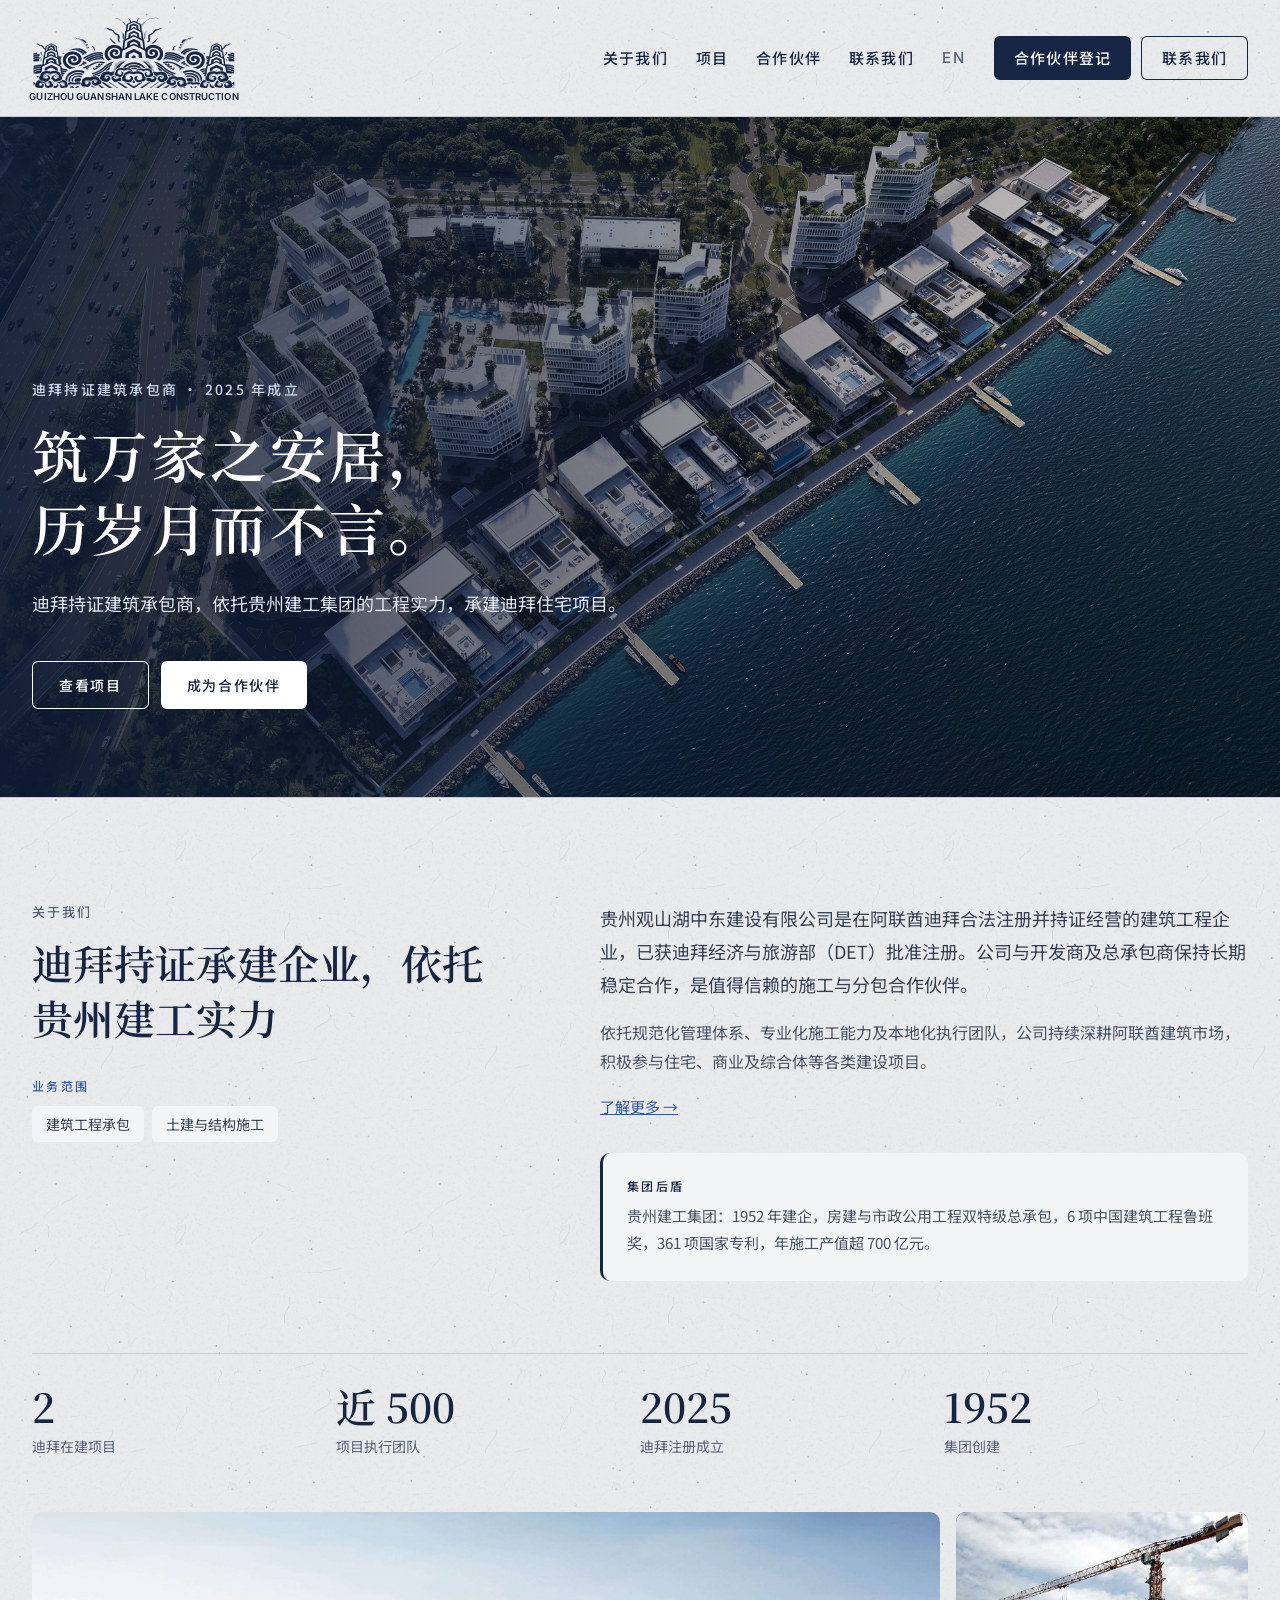
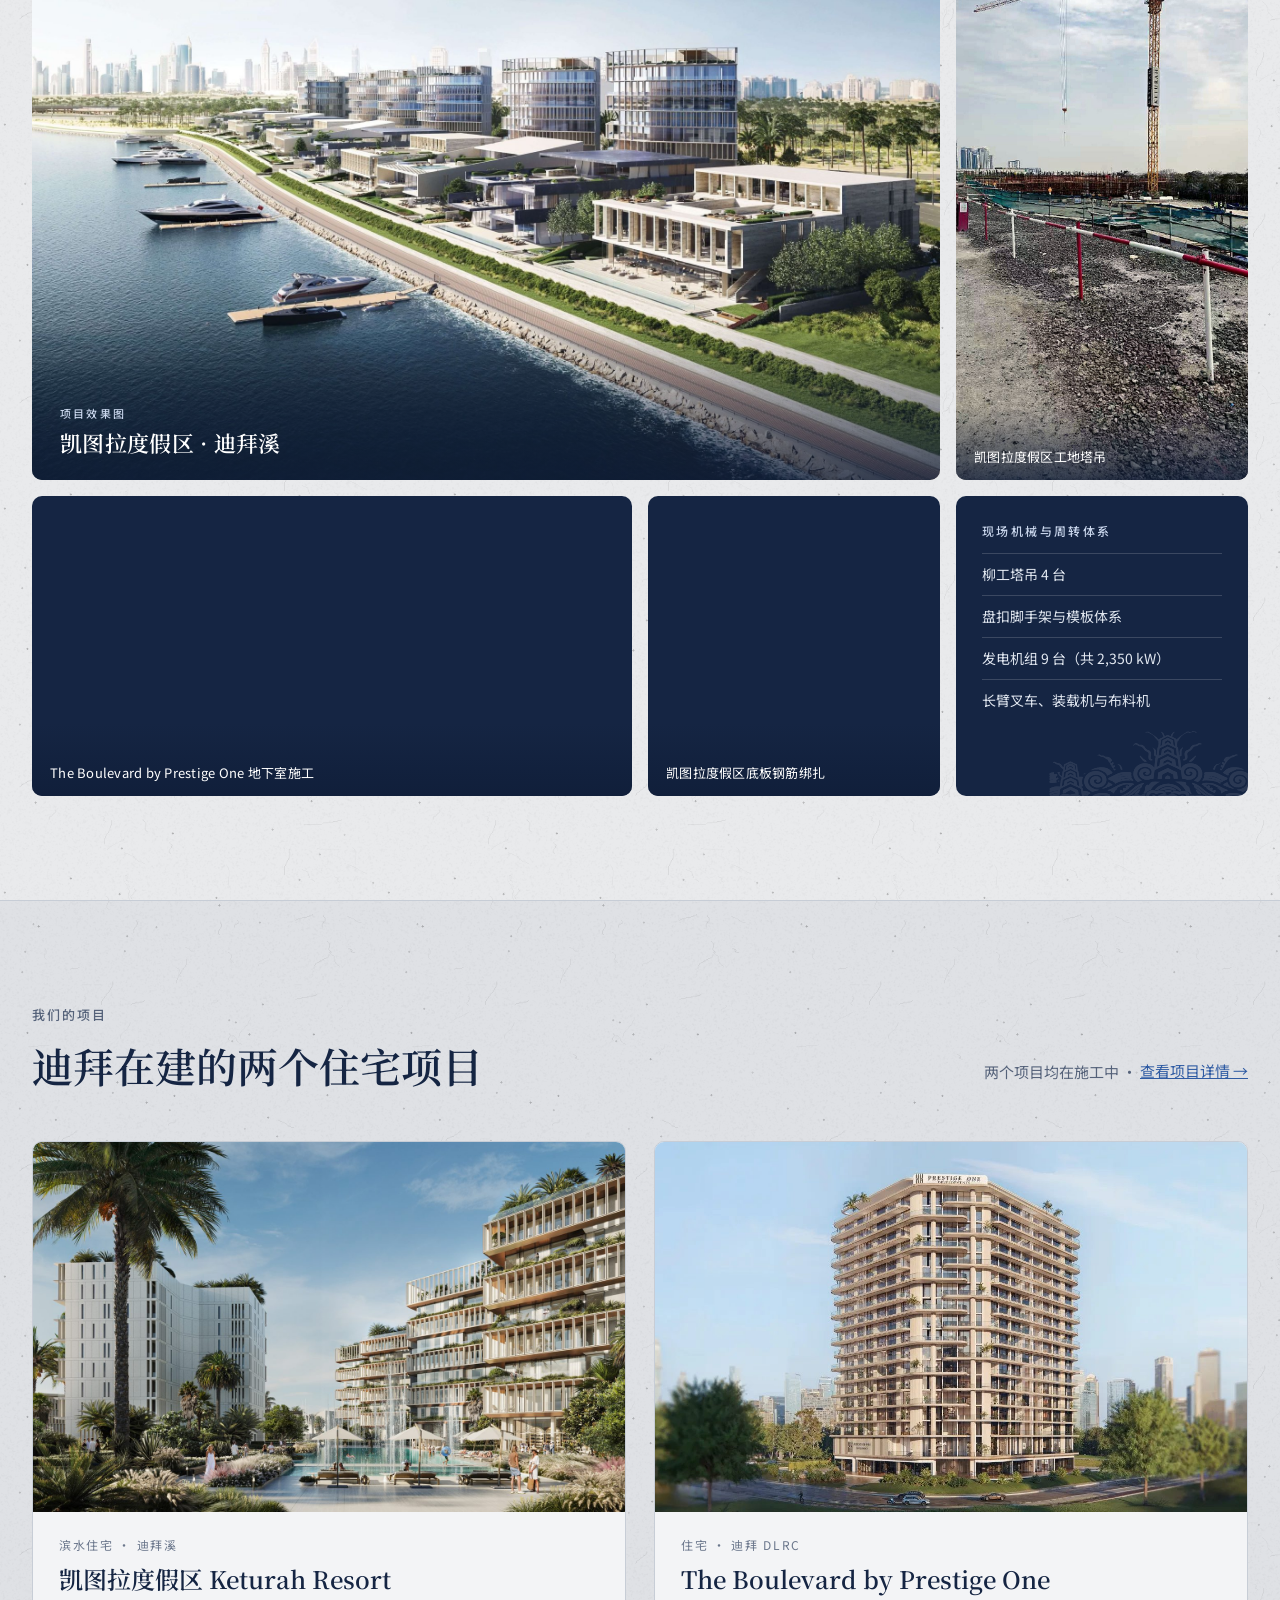
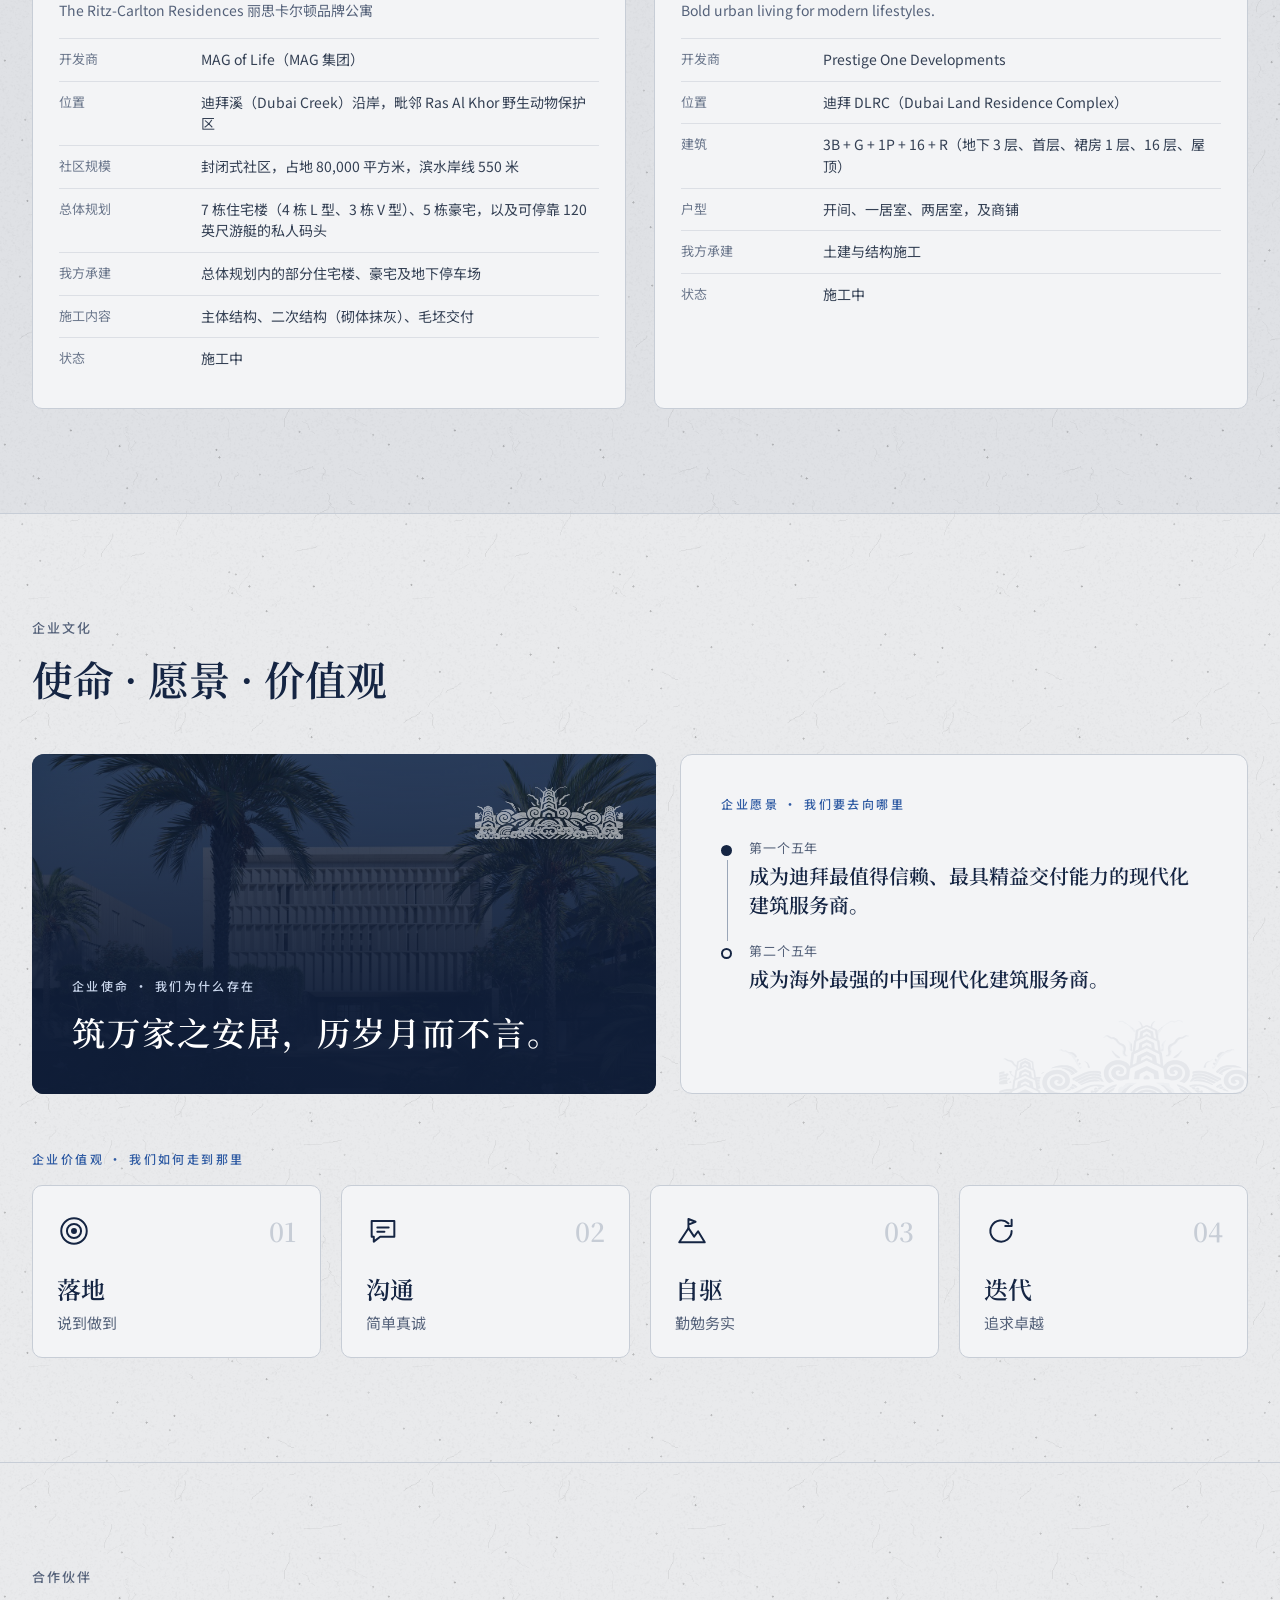
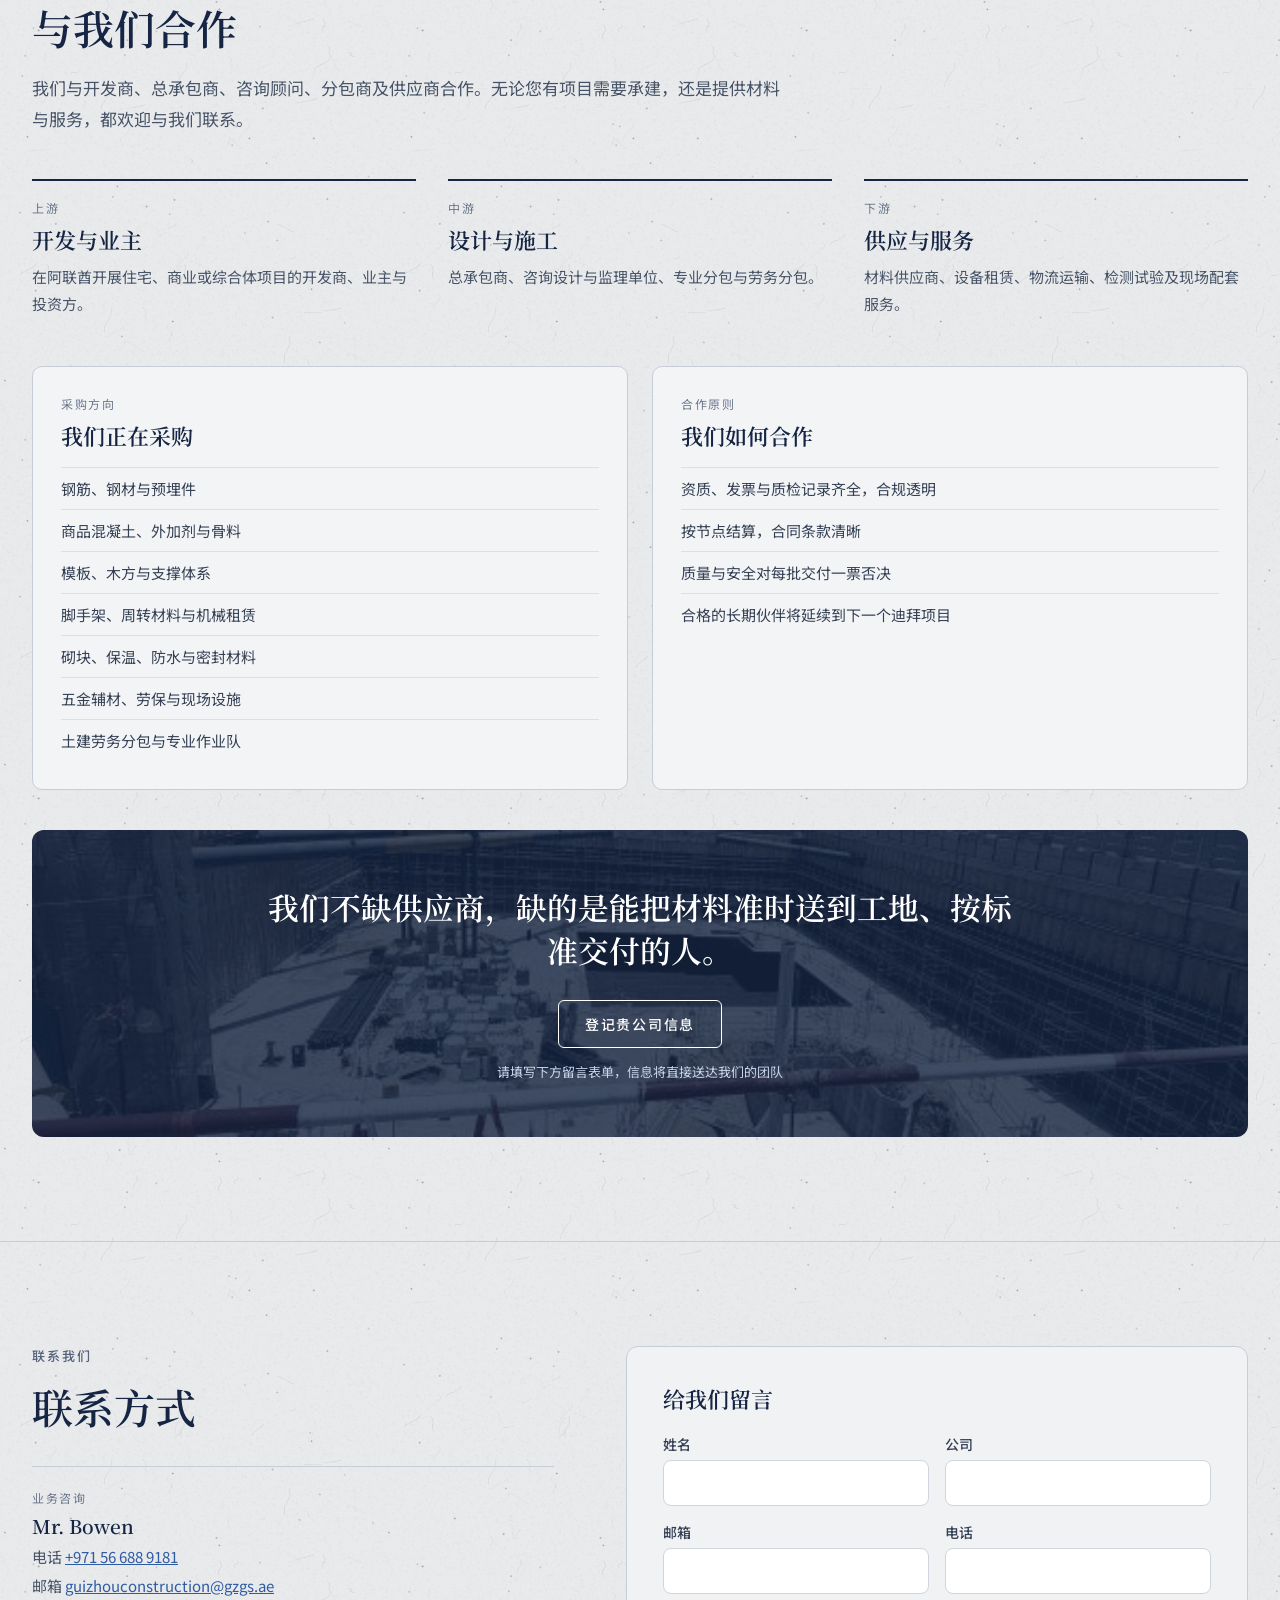
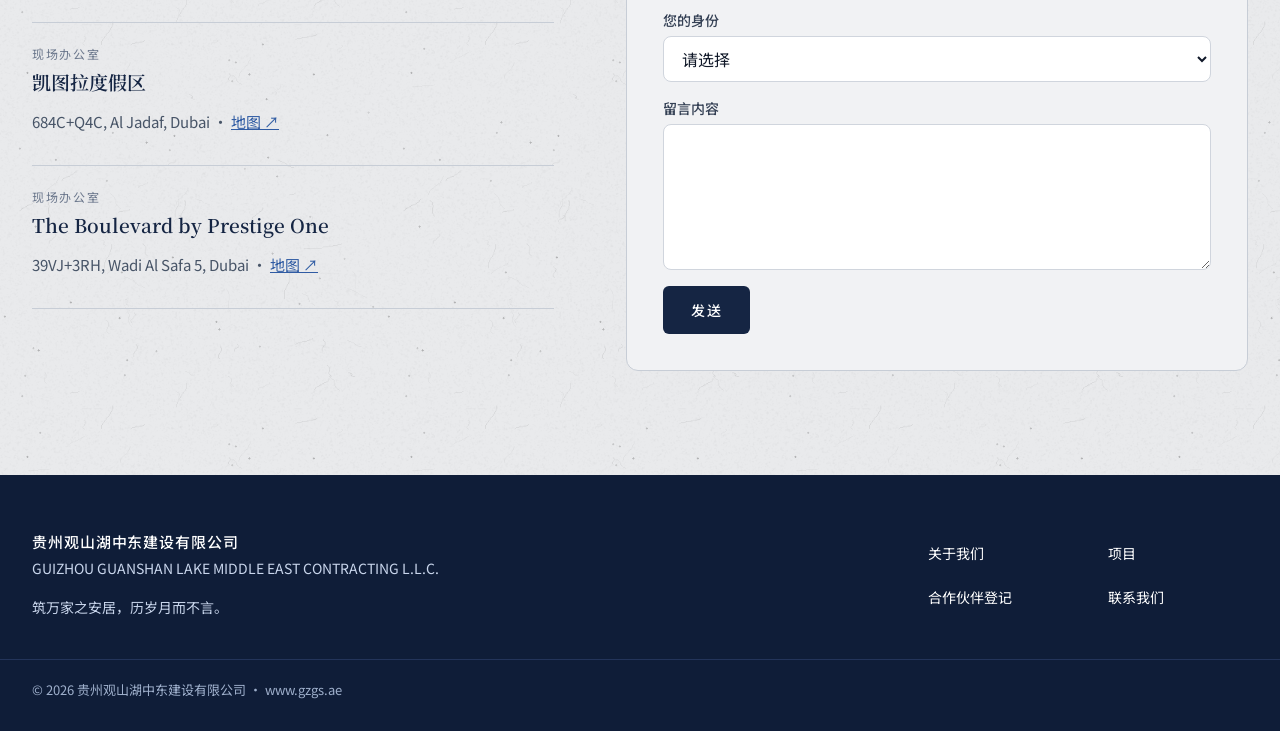
==== commit 2012bc03: "Add files via upload" ====
--- a/zh/index.html
+++ b/zh/index.html
@@ -4,14 +4,14 @@
 <meta charset="utf-8">
 <meta name="viewport" content="width=device-width, initial-scale=1">
 <title>贵州观山湖中东建设有限公司 — 首页</title>
-<meta name="description" content="贵州观山湖中东建设有限公司是迪拜持证建筑承包商，中信建设在阿联酋的重要分包合作伙伴。">
+<meta name="description" content="贵州观山湖中东建设有限公司是迪拜持证建筑承包商，依托贵州建工集团的工程实力。">
 <link rel="canonical" href="https://gzgs.ae/zh/">
 <link rel="alternate" hreflang="en" href="https://gzgs.ae/">
 <link rel="alternate" hreflang="zh-CN" href="https://gzgs.ae/zh/">
 <link rel="alternate" hreflang="x-default" href="https://gzgs.ae/">
 <meta property="og:type" content="website">
 <meta property="og:title" content="贵州观山湖中东建设有限公司 — 首页">
-<meta property="og:description" content="贵州观山湖中东建设有限公司是迪拜持证建筑承包商，中信建设在阿联酋的重要分包合作伙伴。">
+<meta property="og:description" content="贵州观山湖中东建设有限公司是迪拜持证建筑承包商，依托贵州建工集团的工程实力。">
 <meta property="og:url" content="https://gzgs.ae/zh/">
 <meta property="og:image" content="https://gzgs.ae/assets/img/keturah-cover.jpg">
 <meta name="theme-color" content="#152543">
@@ -72,7 +72,7 @@
 <div style="position: relative; width: 100%; max-width: 1320px; margin: 0 auto; padding: 120px 32px 88px; box-sizing: border-box">
 <p style="margin: 0; font-family: 'Noto Sans SC', 'PingFang SC', sans-serif; font-weight: 500; font-size: 14px; letter-spacing: 0.16em; color: #C9D6EC">迪拜持证建筑承包商 · 2025 年成立</p>
 <h1 style="margin: 18px 0 0; font-family: 'Noto Serif SC', 'Songti SC', serif; font-weight: 600; font-size: clamp(38px, 4.4vw, 60px); line-height: 1.3; letter-spacing: 0.06em; max-width: 860px">筑万家之安居，<br>历岁月而不言。</h1>
-<p style="margin: 24px 0 0; font-size: 18px; line-height: 1.85; color: #E1E7F0; max-width: 600px">中信建设在阿联酋的重要分包合作伙伴，目前在迪拜承建两个住宅项目。</p>
+<p style="margin: 24px 0 0; font-size: 18px; line-height: 1.85; color: #E1E7F0; max-width: 600px">迪拜持证建筑承包商，依托贵州建工集团的工程实力，承建迪拜住宅项目。</p>
 <div style="display: flex; flex-wrap: wrap; gap: 12px; margin-top: 40px">
 <a href="#projects" style="display: inline-flex; align-items: center; min-height: 48px; padding: 0 26px; border-radius: 6px; text-decoration: none; font-family: 'Noto Sans SC', 'PingFang SC', sans-serif; font-weight: 500; font-size: 14px; letter-spacing: 0.12em; border: 1px solid #FFFFFF; color: #FFFFFF">查看项目</a>
 <a href="#partners" style="display: inline-flex; align-items: center; min-height: 48px; padding: 0 26px; border-radius: 6px; text-decoration: none; font-family: 'Noto Sans SC', 'PingFang SC', sans-serif; font-weight: 500; font-size: 14px; letter-spacing: 0.12em; background: #FFFFFF; color: #152543">成为合作伙伴</a>
@@ -87,15 +87,15 @@
 <p style="margin: 0; font-family: 'Noto Sans SC', 'PingFang SC', sans-serif; font-weight: 500; font-size: 13px; letter-spacing: 0.16em; color: #55627A">关于我们</p>
 <h2 id="about-title" style="margin: 14px 0 0; font-family: 'Noto Serif SC', 'Songti SC', serif; font-weight: 600; font-size: clamp(30px, 3.2vw, 44px); line-height: 1.35; color: #152543">迪拜持证承建企业，依托贵州建工实力</h2>
 <p style="margin: 32px 0 0; font-family: 'Noto Sans SC', 'PingFang SC', sans-serif; font-weight: 500; font-size: 12px; letter-spacing: 0.2em; color: #2F5BA3">业务范围</p>
-<ul style="margin: 12px 0 0; padding: 0; list-style: none; display: flex; flex-wrap: wrap; gap: 8px"><li style="padding: 8px 14px; border-radius: 6px; background: #F3F4F6; font-size: 14px; color: #344054">建筑工程承包</li><li style="padding: 8px 14px; border-radius: 6px; background: #F3F4F6; font-size: 14px; color: #344054">土建与结构施工</li><li style="padding: 8px 14px; border-radius: 6px; background: #F3F4F6; font-size: 14px; color: #344054">机电及配套工程</li><li style="padding: 8px 14px; border-radius: 6px; background: #F3F4F6; font-size: 14px; color: #344054">装饰装修及综合分包</li></ul>
+<ul style="margin: 12px 0 0; padding: 0; list-style: none; display: flex; flex-wrap: wrap; gap: 8px"><li style="padding: 8px 14px; border-radius: 6px; background: #F3F4F6; font-size: 14px; color: #344054">建筑工程承包</li><li style="padding: 8px 14px; border-radius: 6px; background: #F3F4F6; font-size: 14px; color: #344054">土建与结构施工</li></ul>
 </div>
 <div style="flex: 1 1 520px; min-width: 0">
-<p style="margin: 0; font-size: 18px; line-height: 1.85; color: #344054">贵州观山湖中东建设有限公司是在阿联酋迪拜合法注册并持证经营的建筑工程企业，已获迪拜经济与旅游部（DET）批准注册。公司与中信建设保持长期稳定合作，是其在阿联酋的重要分包合作伙伴。</p>
+<p style="margin: 0; font-size: 18px; line-height: 1.85; color: #344054">贵州观山湖中东建设有限公司是在阿联酋迪拜合法注册并持证经营的建筑工程企业，已获迪拜经济与旅游部（DET）批准注册。公司与开发商及总承包商保持长期稳定合作，是值得信赖的施工与分包合作伙伴。</p>
 <p style="margin: 16px 0 0; font-size: 16px; line-height: 1.85; color: #475467">依托规范化管理体系、专业化施工能力及本地化执行团队，公司持续深耕阿联酋建筑市场，积极参与住宅、商业及综合体等各类建设项目。</p>
 <a href="about.html" style="display: inline-flex; align-items: center; min-height: 44px; margin-top: 8px; font-size: 15px; color: #2F5BA3">了解更多 →</a>
 <div style="margin-top: 24px; padding: 24px; border-radius: 10px; background: #F3F4F6; border-left: 3px solid #152543">
 <p style="margin: 0; font-family: 'Noto Sans SC', 'PingFang SC', sans-serif; font-weight: 500; font-size: 12px; letter-spacing: 0.2em; color: #152543">集团后盾</p>
-<p style="margin: 8px 0 0; font-size: 15px; line-height: 1.85; color: #475467">贵州建工集团：1952 年建企，房建与市政公用工程双特级总承包，6 项中国建筑工程鲁班奖，361 项国家专利，年施工产值超 700 亿元，隶属世界 500 强绿地控股集团。</p>
+<p style="margin: 8px 0 0; font-size: 15px; line-height: 1.85; color: #475467">贵州建工集团：1952 年建企，房建与市政公用工程双特级总承包，6 项中国建筑工程鲁班奖，361 项国家专利，年施工产值超 700 亿元。</p>
 </div>
 </div>
 </div>
@@ -136,7 +136,7 @@
 <p style="margin: 0; font-family: 'Noto Sans SC', 'PingFang SC', sans-serif; font-size: 12px; letter-spacing: 0.14em; color: #6B778C">住宅 · 迪拜 DLRC</p>
 <h3 style="margin: 8px 0 0; font-family: 'Noto Serif SC', 'Songti SC', serif; font-weight: 600; font-size: 24px; color: #152543">The Boulevard by Prestige One</h3>
 <p style="margin: 4px 0 0; font-size: 14px; color: #55627A">Bold urban living for modern lifestyles.</p>
-<dl style="margin: 18px 0 0"><div style="display: grid; grid-template-columns: 130px 1fr; gap: 12px; padding: 10px 0; border-top: 1px solid #DCDFE5"><dt style="font-size: 13px; color: #6B778C">开发商</dt><dd style="margin: 0; font-size: 14px; line-height: 1.55; color: #344054">Prestige One Developments</dd></div><div style="display: grid; grid-template-columns: 130px 1fr; gap: 12px; padding: 10px 0; border-top: 1px solid #DCDFE5"><dt style="font-size: 13px; color: #6B778C">位置</dt><dd style="margin: 0; font-size: 14px; line-height: 1.55; color: #344054">迪拜 DLRC（Dubai Land Residence Complex）</dd></div><div style="display: grid; grid-template-columns: 130px 1fr; gap: 12px; padding: 10px 0; border-top: 1px solid #DCDFE5"><dt style="font-size: 13px; color: #6B778C">建筑</dt><dd style="margin: 0; font-size: 14px; line-height: 1.55; color: #344054">3B + G + 1P + 16 + R（地下 3 层、首层、裙房 1 层、16 层、屋顶）</dd></div><div style="display: grid; grid-template-columns: 130px 1fr; gap: 12px; padding: 10px 0; border-top: 1px solid #DCDFE5"><dt style="font-size: 13px; color: #6B778C">户型</dt><dd style="margin: 0; font-size: 14px; line-height: 1.55; color: #344054">开间、一居室、两居室，及商铺</dd></div><div style="display: grid; grid-template-columns: 130px 1fr; gap: 12px; padding: 10px 0; border-top: 1px solid #DCDFE5"><dt style="font-size: 13px; color: #6B778C">总承包</dt><dd style="margin: 0; font-size: 14px; line-height: 1.55; color: #344054">中信建设（阿联酋）有限责任公司</dd></div><div style="display: grid; grid-template-columns: 130px 1fr; gap: 12px; padding: 10px 0; border-top: 1px solid #DCDFE5"><dt style="font-size: 13px; color: #6B778C">我方承建</dt><dd style="margin: 0; font-size: 14px; line-height: 1.55; color: #344054">作为中信分包方承担土建与结构施工</dd></div><div style="display: grid; grid-template-columns: 130px 1fr; gap: 12px; padding: 10px 0; border-top: 1px solid #DCDFE5"><dt style="font-size: 13px; color: #6B778C">状态</dt><dd style="margin: 0; font-size: 14px; line-height: 1.55; color: #344054">施工中</dd></div></dl>
+<dl style="margin: 18px 0 0"><div style="display: grid; grid-template-columns: 130px 1fr; gap: 12px; padding: 10px 0; border-top: 1px solid #DCDFE5"><dt style="font-size: 13px; color: #6B778C">开发商</dt><dd style="margin: 0; font-size: 14px; line-height: 1.55; color: #344054">Prestige One Developments</dd></div><div style="display: grid; grid-template-columns: 130px 1fr; gap: 12px; padding: 10px 0; border-top: 1px solid #DCDFE5"><dt style="font-size: 13px; color: #6B778C">位置</dt><dd style="margin: 0; font-size: 14px; line-height: 1.55; color: #344054">迪拜 DLRC（Dubai Land Residence Complex）</dd></div><div style="display: grid; grid-template-columns: 130px 1fr; gap: 12px; padding: 10px 0; border-top: 1px solid #DCDFE5"><dt style="font-size: 13px; color: #6B778C">建筑</dt><dd style="margin: 0; font-size: 14px; line-height: 1.55; color: #344054">3B + G + 1P + 16 + R（地下 3 层、首层、裙房 1 层、16 层、屋顶）</dd></div><div style="display: grid; grid-template-columns: 130px 1fr; gap: 12px; padding: 10px 0; border-top: 1px solid #DCDFE5"><dt style="font-size: 13px; color: #6B778C">户型</dt><dd style="margin: 0; font-size: 14px; line-height: 1.55; color: #344054">开间、一居室、两居室，及商铺</dd></div><div style="display: grid; grid-template-columns: 130px 1fr; gap: 12px; padding: 10px 0; border-top: 1px solid #DCDFE5"><dt style="font-size: 13px; color: #6B778C">我方承建</dt><dd style="margin: 0; font-size: 14px; line-height: 1.55; color: #344054">土建与结构施工</dd></div><div style="display: grid; grid-template-columns: 130px 1fr; gap: 12px; padding: 10px 0; border-top: 1px solid #DCDFE5"><dt style="font-size: 13px; color: #6B778C">状态</dt><dd style="margin: 0; font-size: 14px; line-height: 1.55; color: #344054">施工中</dd></div></dl>
 </div>
 </article>
 </div>
--- a/assets/css/site.css
+++ b/assets/css/site.css
@@ -0,0 +1,16 @@
+/* Shared styles for gzgs.ae. Most styling lives inline in each page. */
+html { scroll-behavior: smooth; -webkit-text-size-adjust: 100%; }
+*, *::before, *::after { box-sizing: border-box; }
+img { max-width: 100%; }
+button:disabled { opacity: .6; cursor: wait; }
+a:focus-visible, button:focus-visible, input:focus-visible, select:focus-visible, textarea:focus-visible {
+  outline: 2px solid #2F5BA3; outline-offset: 2px;
+}
+[hidden] { display: none !important; }
+@media (prefers-reduced-motion: reduce) {
+  html { scroll-behavior: auto; }
+  .mosaic figure img { transition: none; }
+}
+@media (max-width: 640px) {
+  header nav { font-size: 13px !important; gap: 2px 18px !important; }
+}
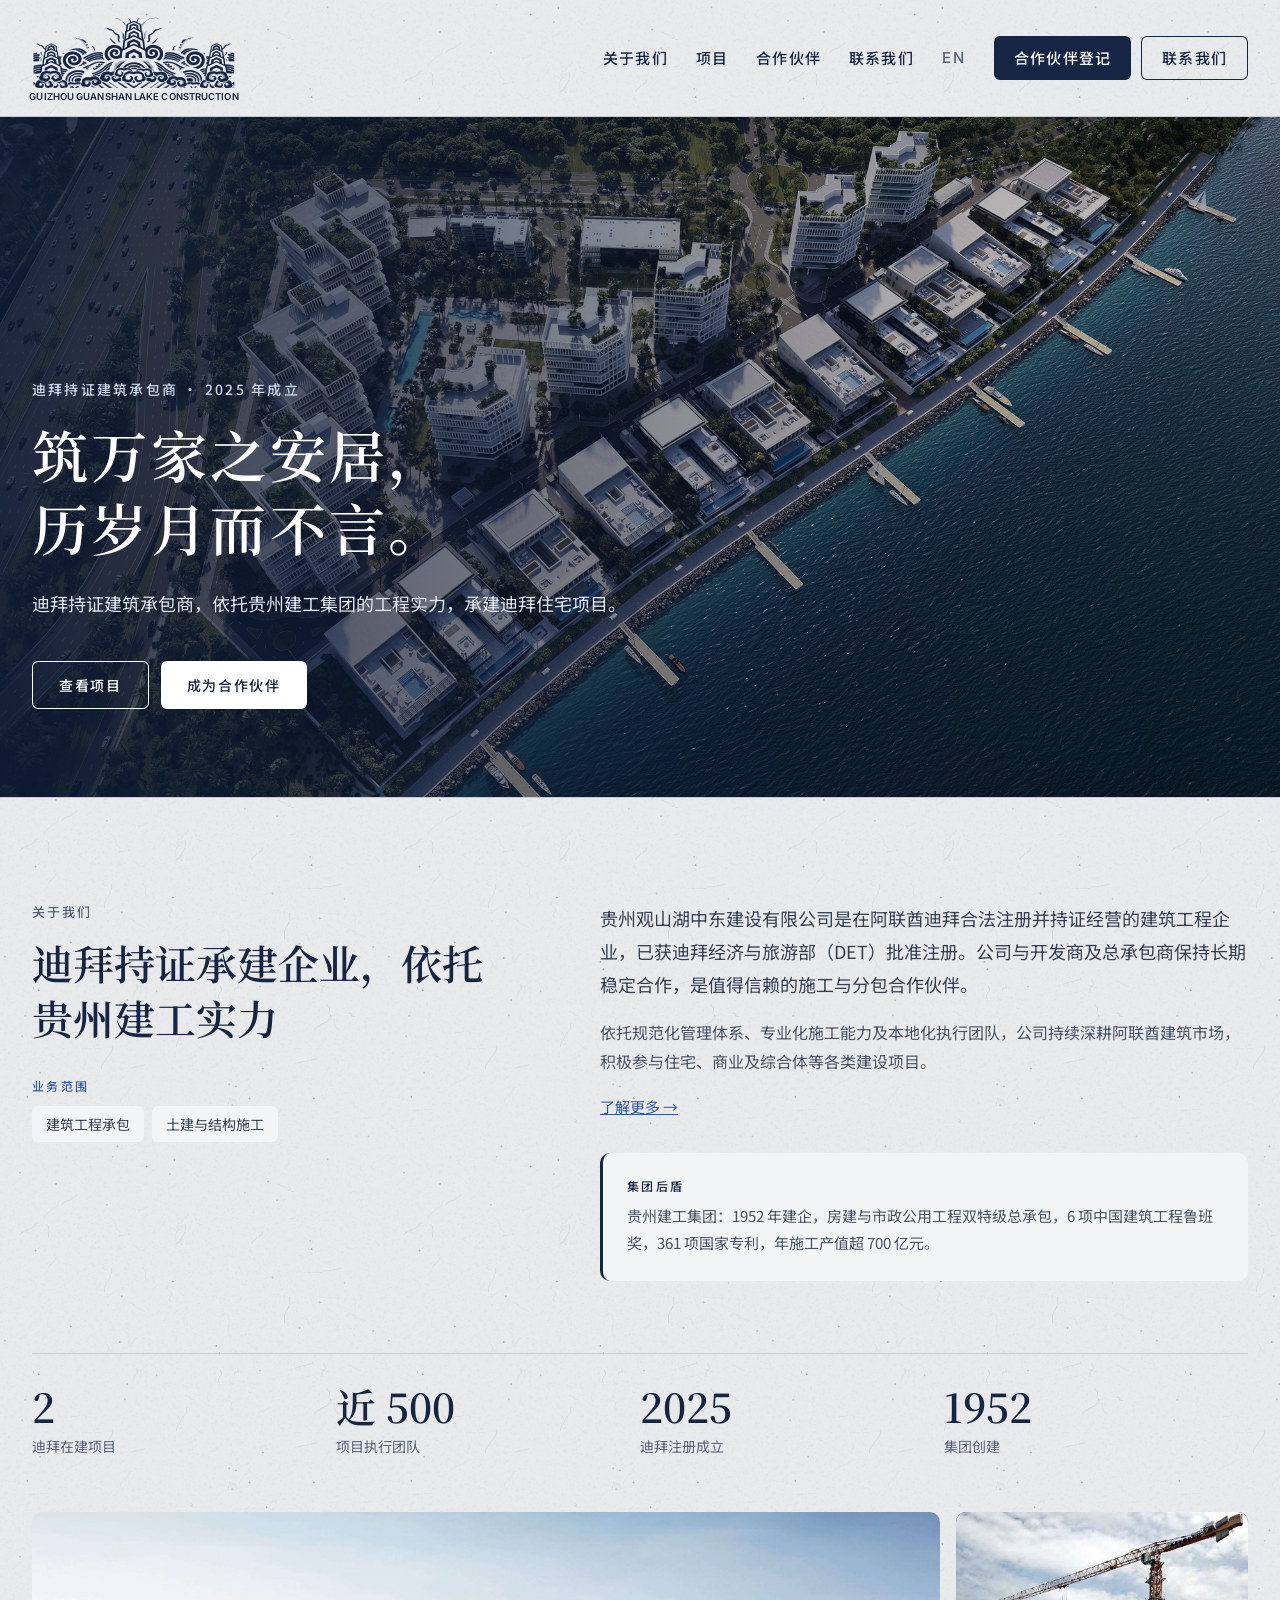
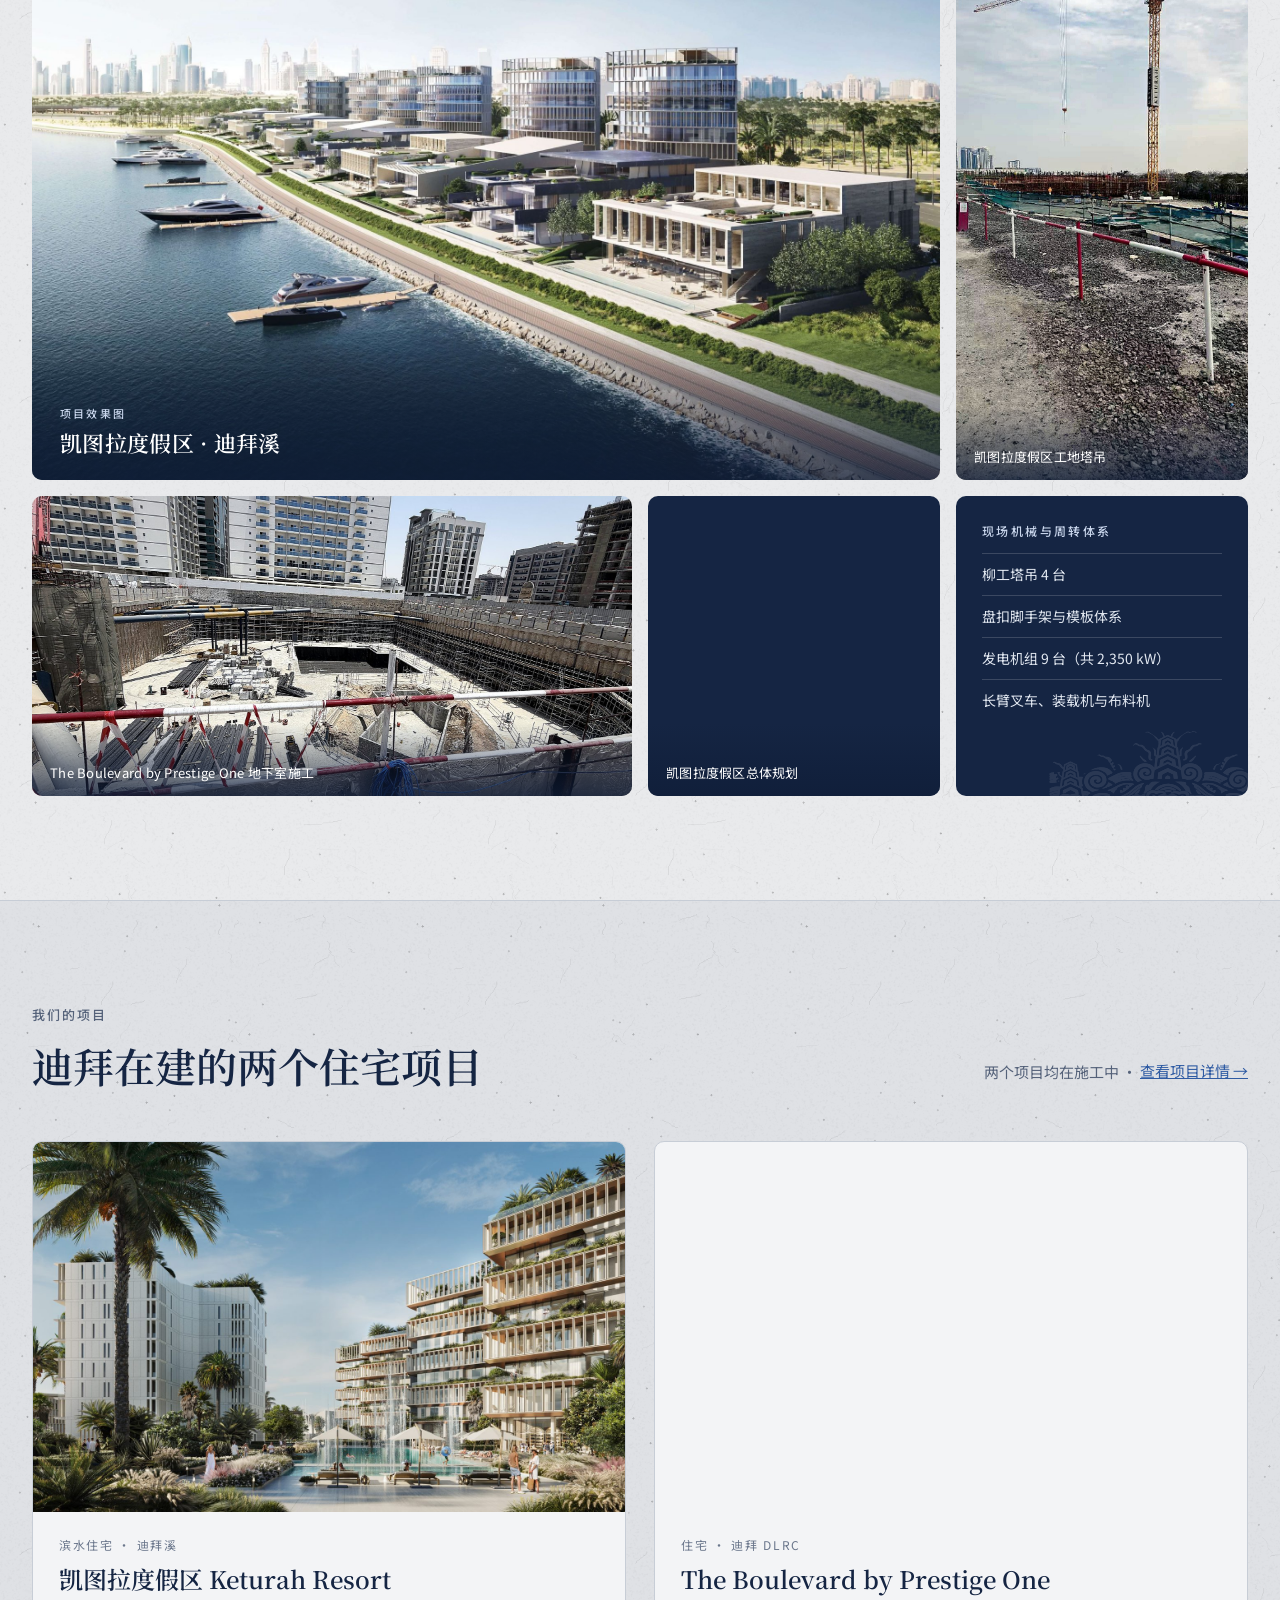
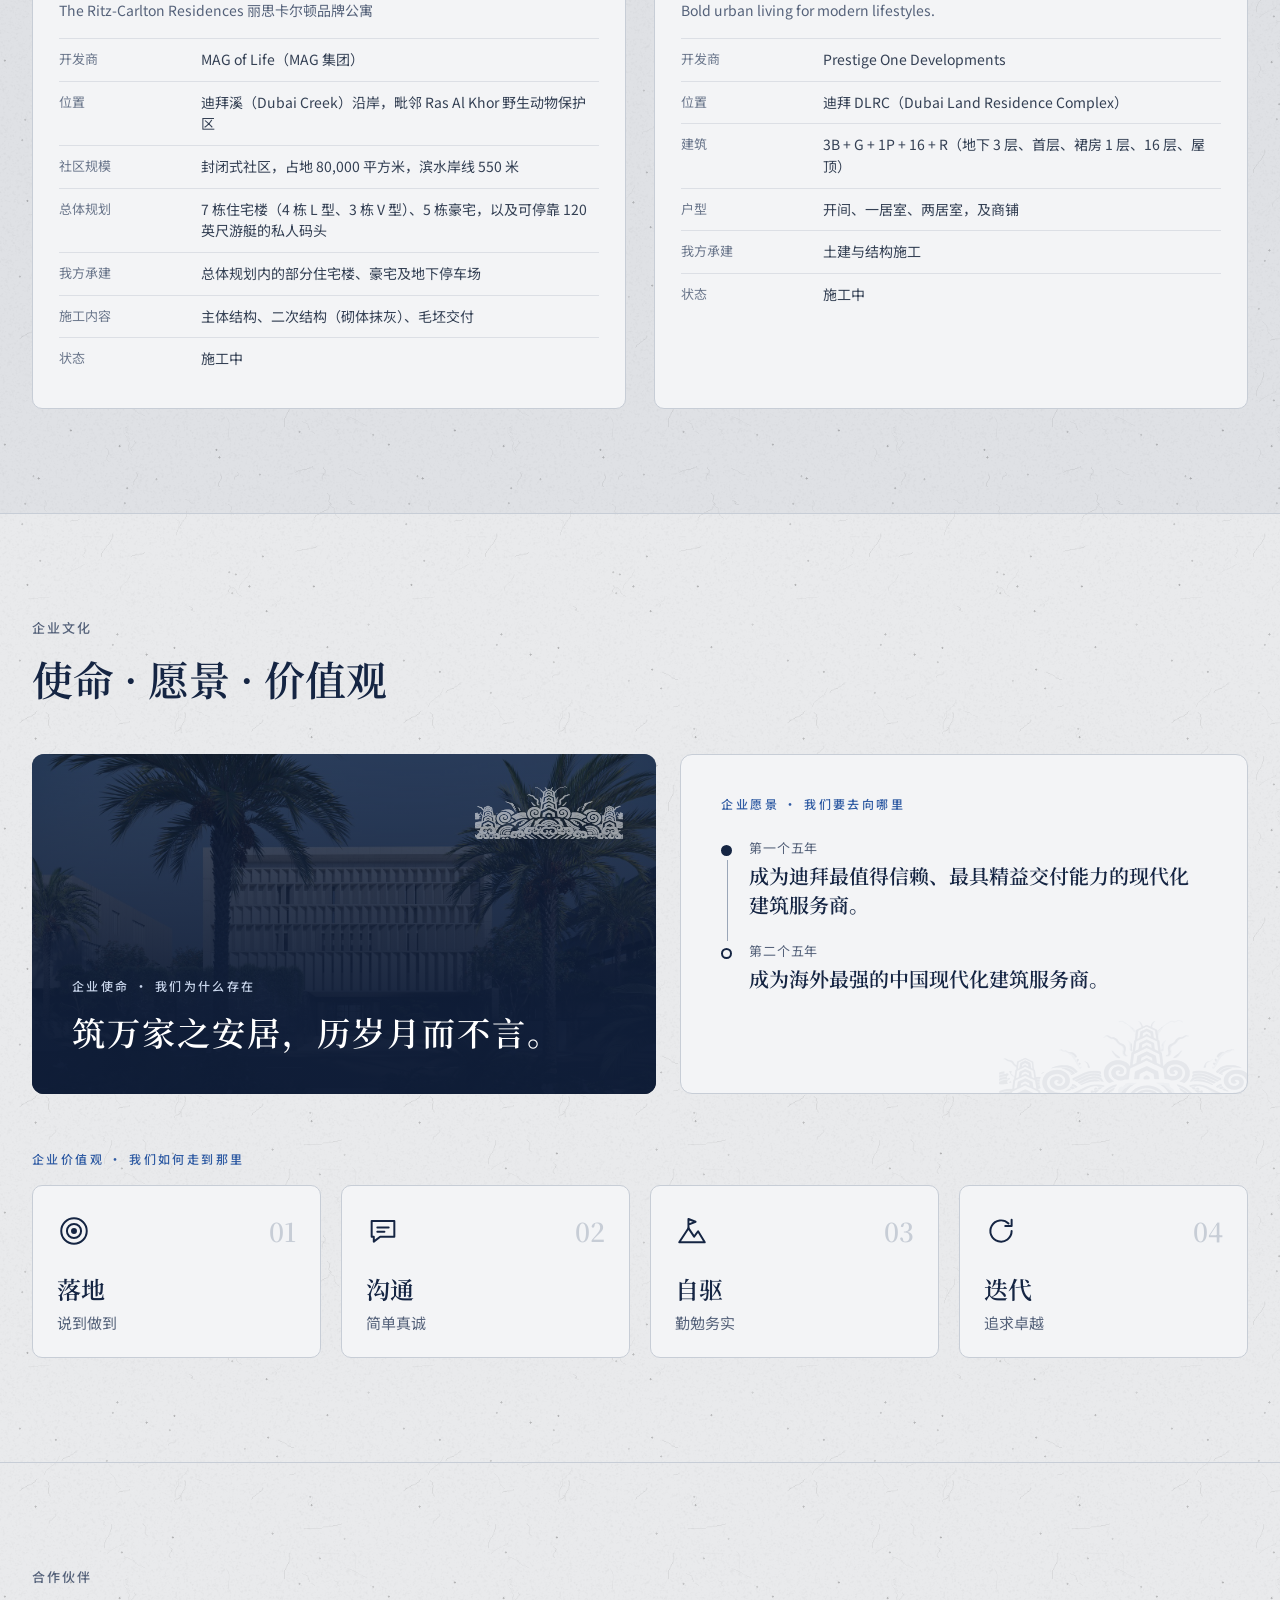
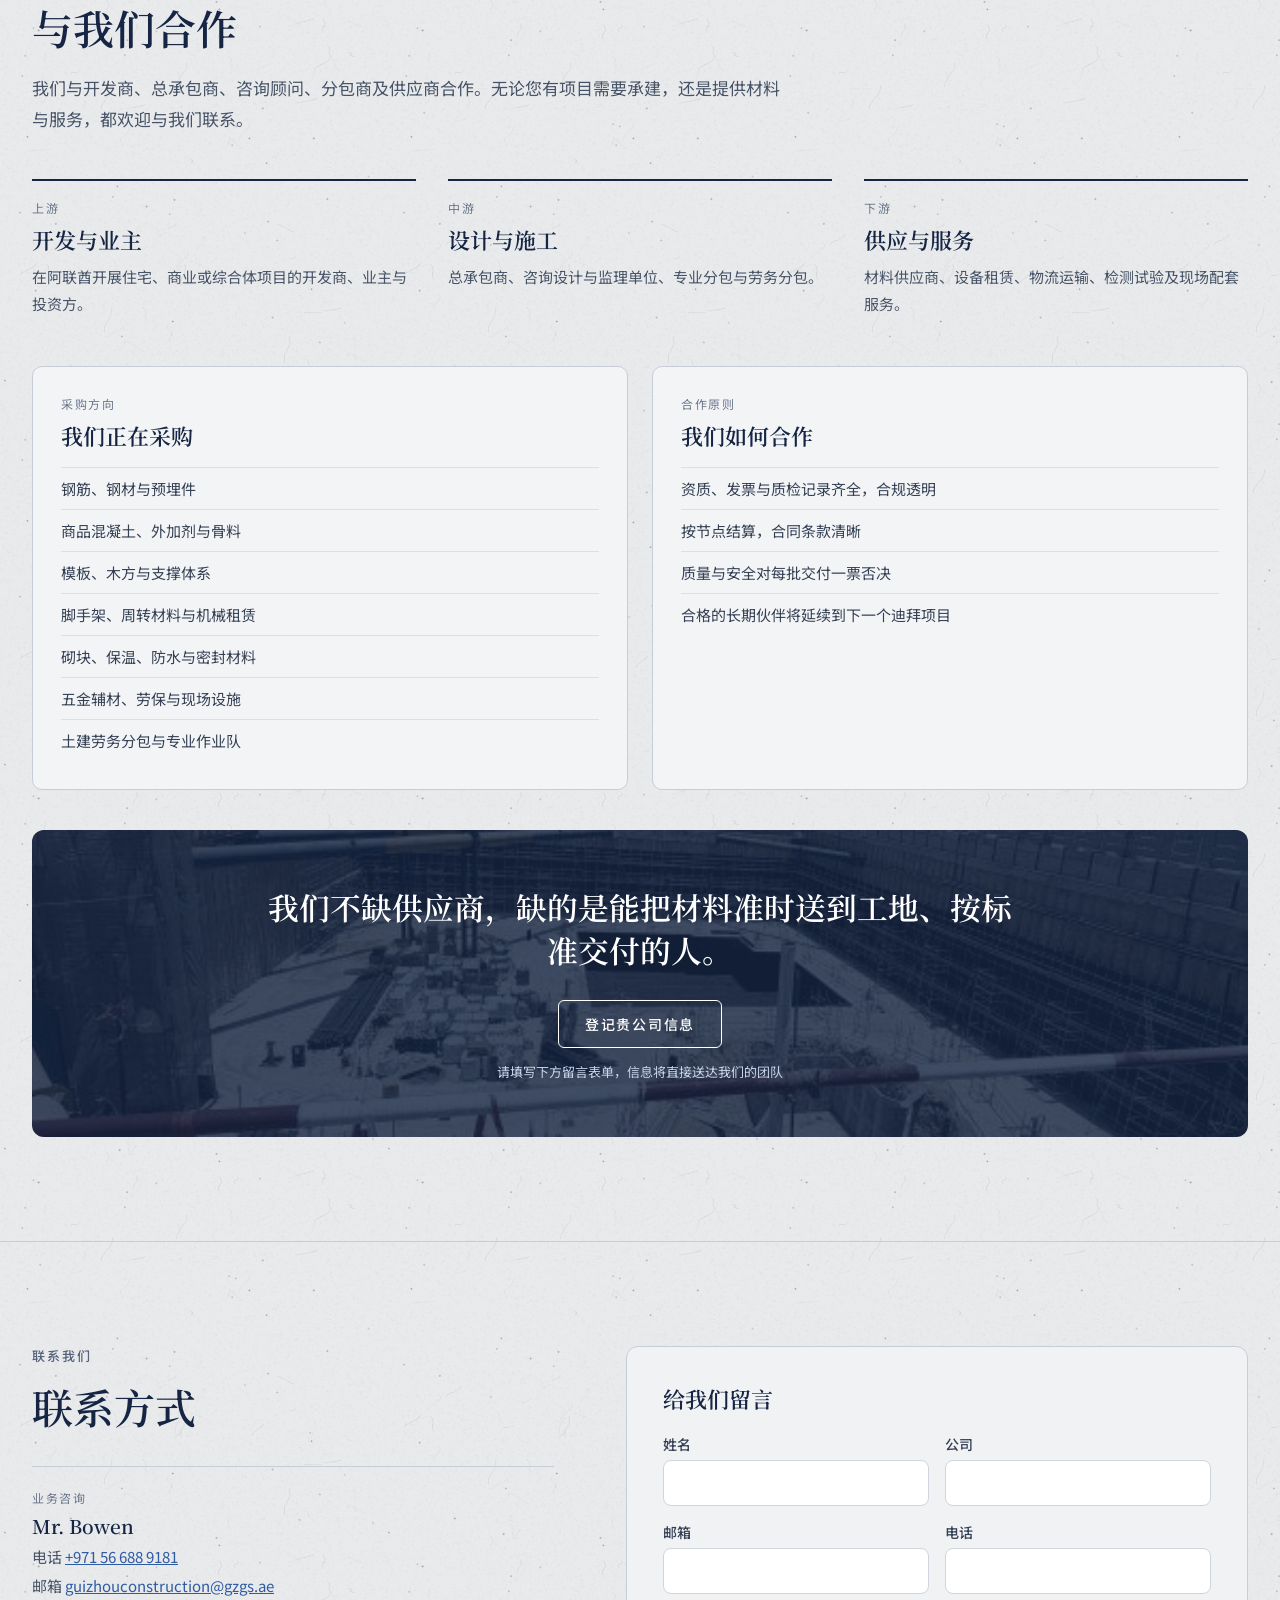
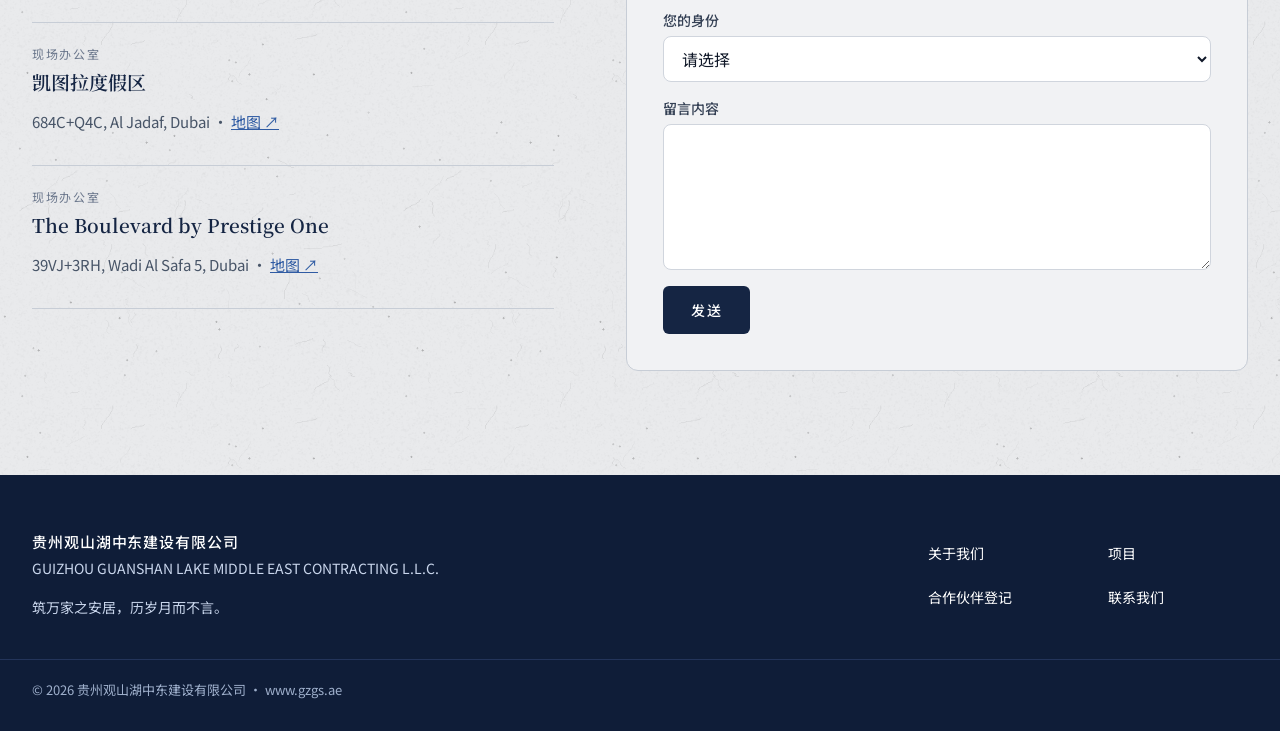
==== commit 2f1ad676: "Add files via upload" ====
--- a/zh/index.html
+++ b/zh/index.html
@@ -104,7 +104,7 @@
 <figure class="m-main"><img loading="lazy" decoding="async" src="../assets/img/keturah-cover.jpg" alt="凯图拉度假区效果图" style="aspect-ratio: 16 / 10"><figcaption><span style="display: block; font-family: 'Noto Sans SC', 'PingFang SC', sans-serif; font-weight: 500; font-size: 11px; letter-spacing: 0.2em; color: #C9D6EC">项目效果图</span><span style="display: block; margin-top: 6px; font-family: 'Noto Serif SC', 'Songti SC', serif; font-weight: 600; font-size: 22px">凯图拉度假区 · 迪拜溪</span></figcaption></figure>
 <figure class="m-tall"><img loading="lazy" decoding="async" src="../assets/img/site-crane.jpg" alt="凯图拉度假区工地塔吊" style="object-position: 50% 0%"><figcaption>凯图拉度假区工地塔吊</figcaption></figure>
 <figure class="m-wide"><img loading="lazy" decoding="async" src="../assets/img/site-basement.jpg" alt="The Boulevard by Prestige One 地下室施工" style="aspect-ratio: 2 / 1"><figcaption>The Boulevard by Prestige One 地下室施工</figcaption></figure>
-<figure><img loading="lazy" decoding="async" src="../assets/img/site-rebar.jpg" alt="我方团队在凯图拉度假区绑扎底板钢筋"><figcaption>凯图拉度假区底板钢筋绑扎</figcaption></figure>
+<figure><img loading="lazy" decoding="async" src="../assets/img/keturah-masterplan-labelled.jpg" alt="凯图拉度假区总体规划图"><figcaption>凯图拉度假区总体规划</figcaption></figure>
 <div style="position: relative; overflow: hidden; border-radius: 10px; background: #152543; color: #FFFFFF; padding: 26px 26px 18px; display: flex; flex-direction: column">
 <img loading="lazy" decoding="async" src="../assets/img/logo.svg" alt="" aria-hidden="true" style="position: absolute; right: -40px; bottom: -18px; width: 240px; opacity: 0.09; filter: brightness(0) invert(1)">
 <p style="position: relative; margin: 0; font-family: 'Noto Sans SC', 'PingFang SC', sans-serif; font-weight: 500; font-size: 12px; letter-spacing: 0.2em; color: #C9D6EC">现场机械与周转体系</p>
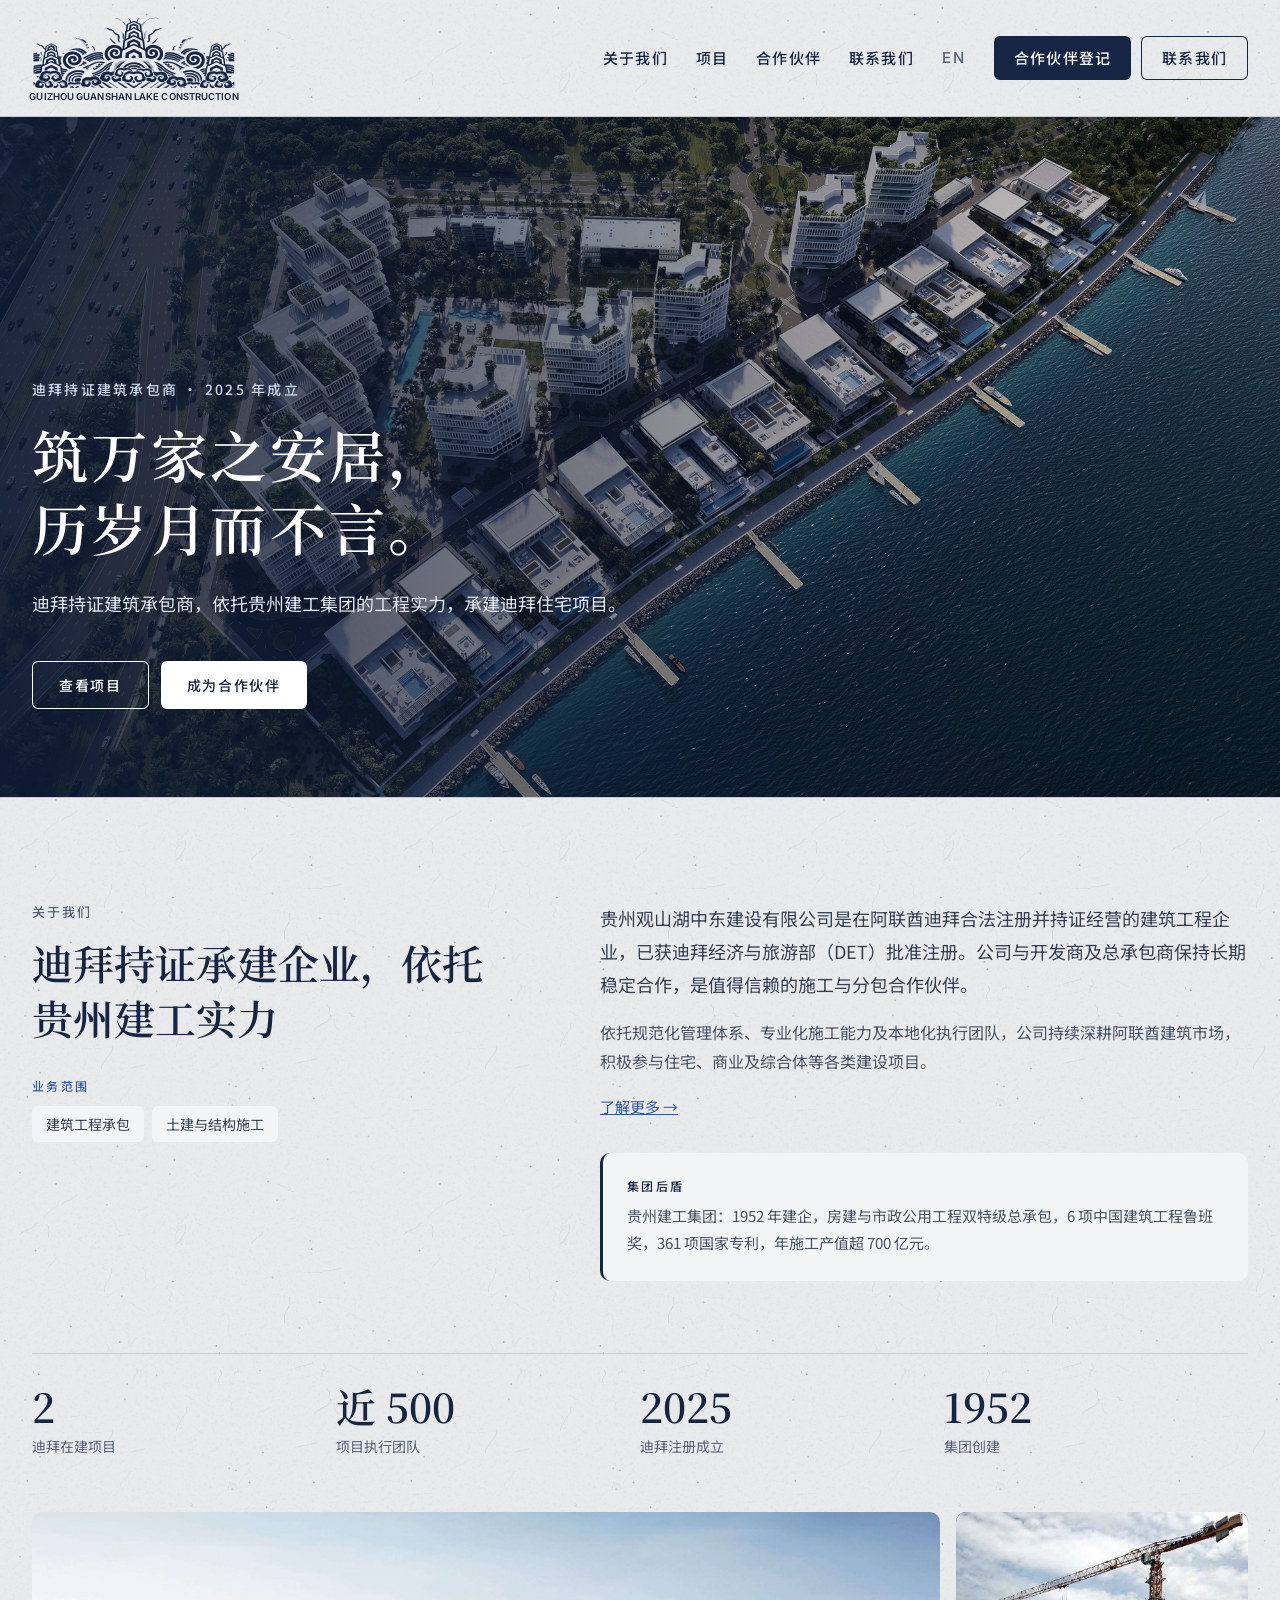
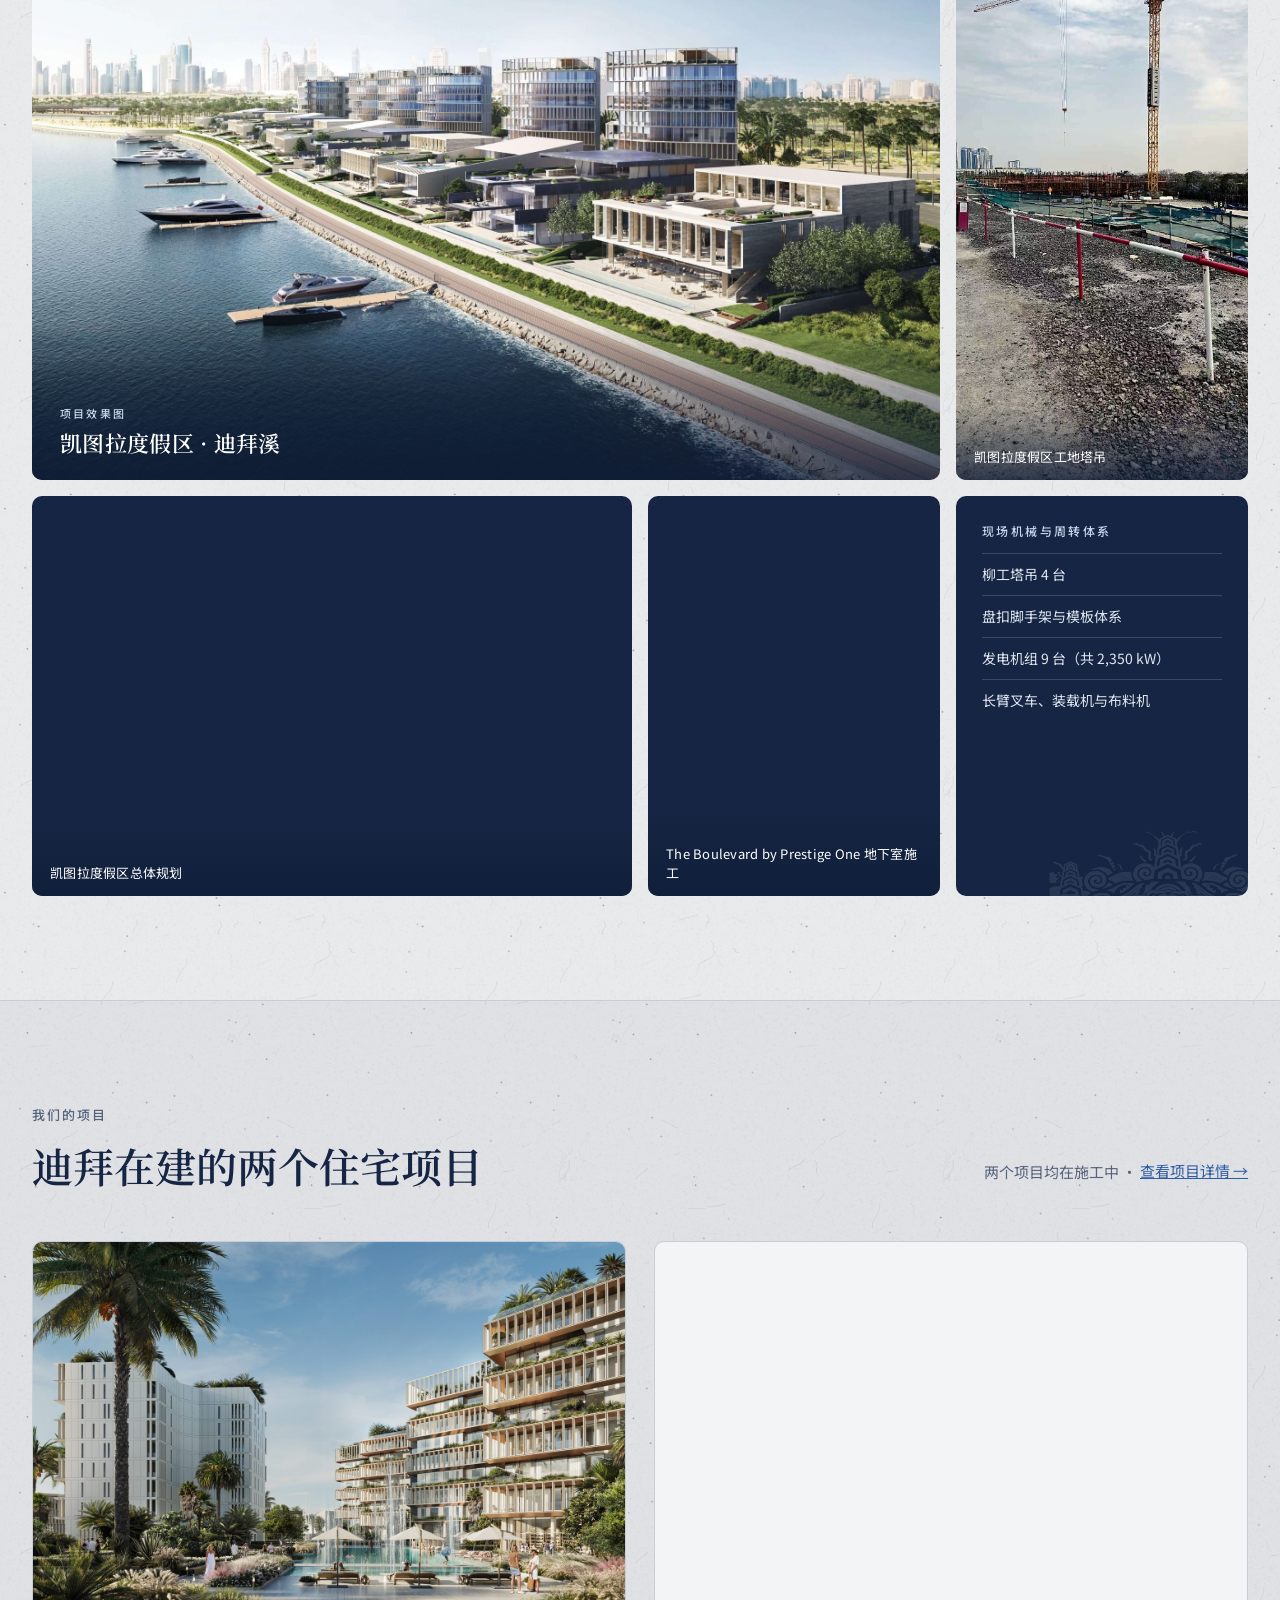
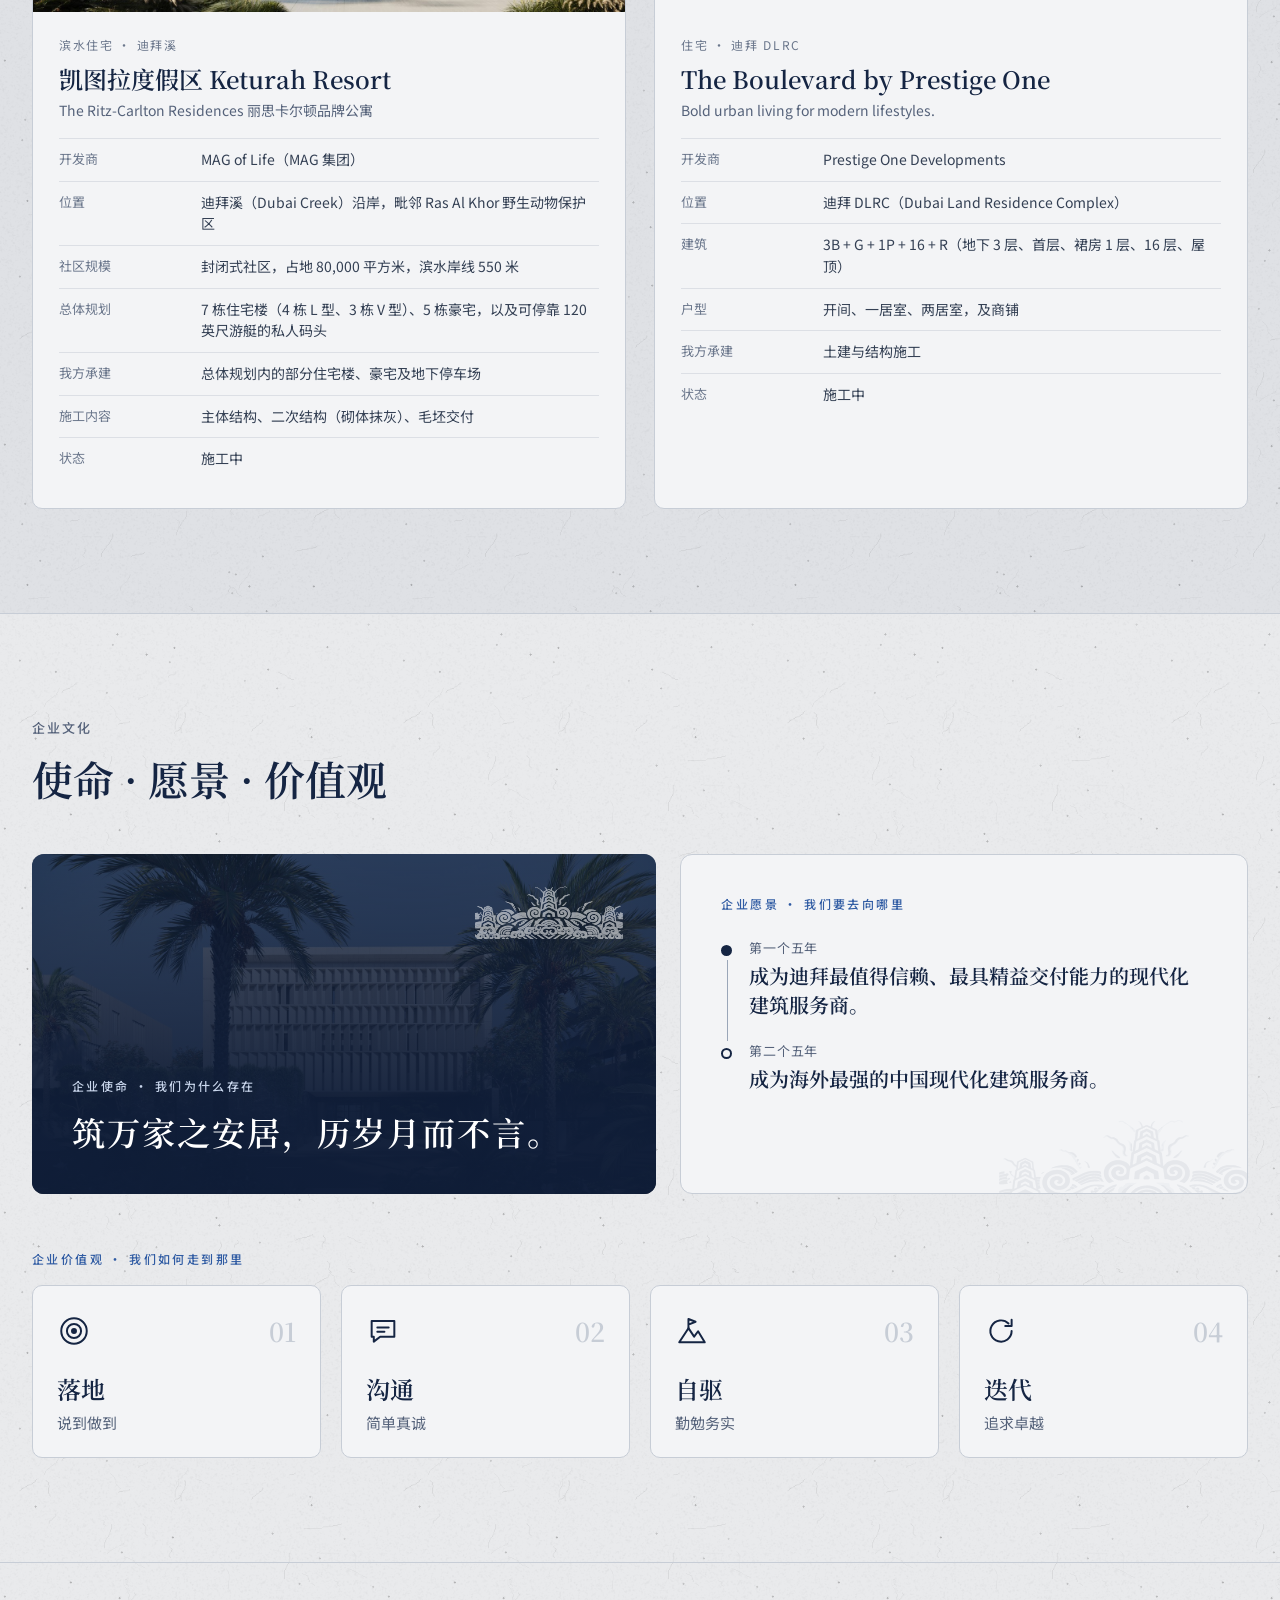
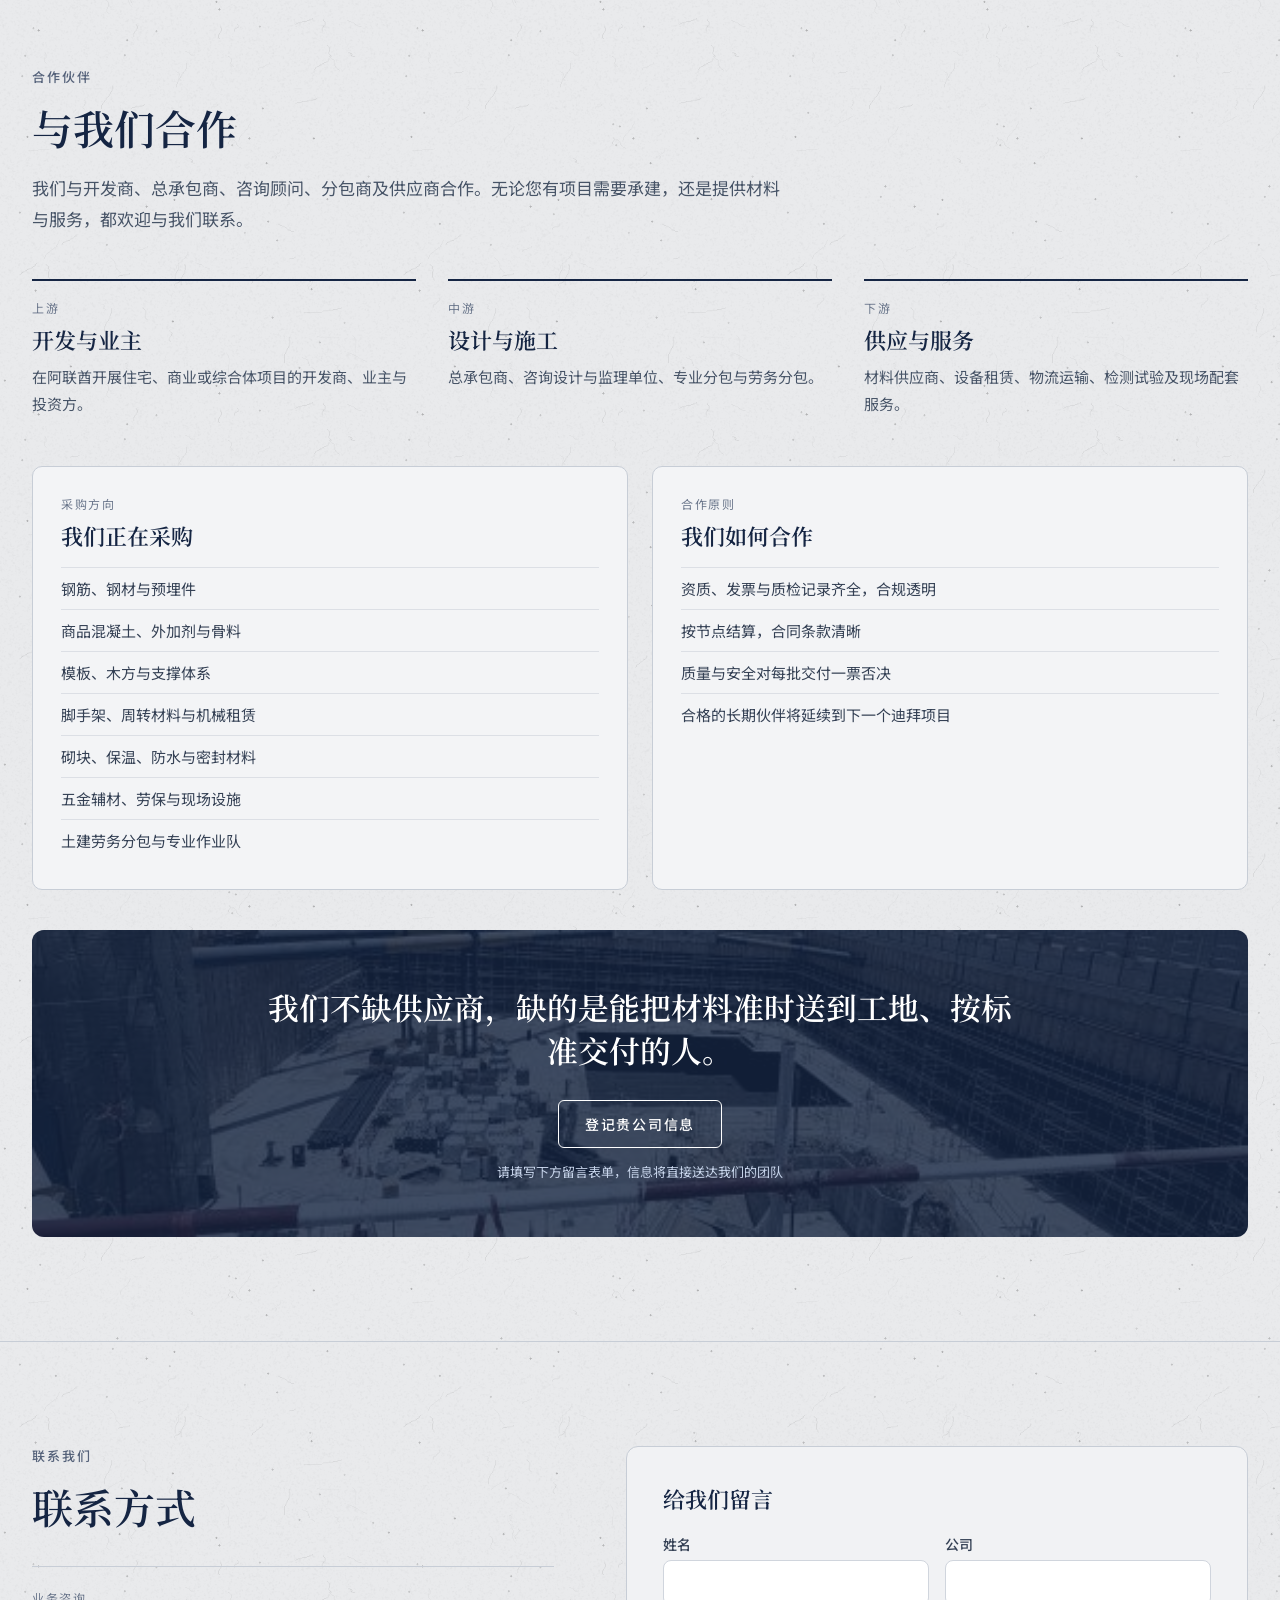
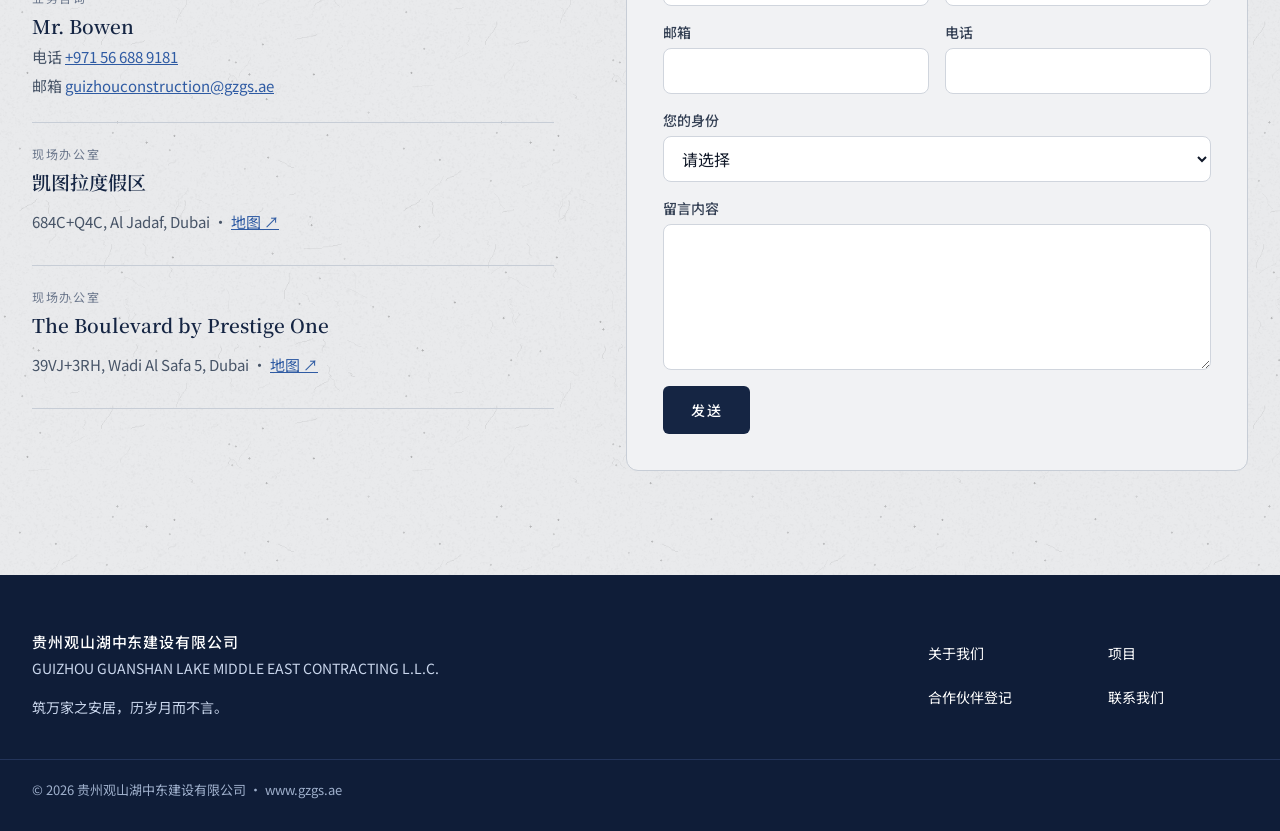
==== commit efbcb0cd: "Add files via upload" ====
--- a/zh/index.html
+++ b/zh/index.html
@@ -103,8 +103,8 @@
 <div style="margin-top: 56px"><div class="mosaic">
 <figure class="m-main"><img loading="lazy" decoding="async" src="../assets/img/keturah-cover.jpg" alt="凯图拉度假区效果图" style="aspect-ratio: 16 / 10"><figcaption><span style="display: block; font-family: 'Noto Sans SC', 'PingFang SC', sans-serif; font-weight: 500; font-size: 11px; letter-spacing: 0.2em; color: #C9D6EC">项目效果图</span><span style="display: block; margin-top: 6px; font-family: 'Noto Serif SC', 'Songti SC', serif; font-weight: 600; font-size: 22px">凯图拉度假区 · 迪拜溪</span></figcaption></figure>
 <figure class="m-tall"><img loading="lazy" decoding="async" src="../assets/img/site-crane.jpg" alt="凯图拉度假区工地塔吊" style="object-position: 50% 0%"><figcaption>凯图拉度假区工地塔吊</figcaption></figure>
-<figure class="m-wide"><img loading="lazy" decoding="async" src="../assets/img/site-basement.jpg" alt="The Boulevard by Prestige One 地下室施工" style="aspect-ratio: 2 / 1"><figcaption>The Boulevard by Prestige One 地下室施工</figcaption></figure>
-<figure><img loading="lazy" decoding="async" src="../assets/img/keturah-masterplan-labelled.jpg" alt="凯图拉度假区总体规划图"><figcaption>凯图拉度假区总体规划</figcaption></figure>
+<figure class="m-wide"><img loading="lazy" decoding="async" src="../assets/img/keturah-masterplan-labelled.jpg" alt="凯图拉度假区总体规划图" style="aspect-ratio: 3 / 2"><figcaption>凯图拉度假区总体规划</figcaption></figure>
+<figure><img loading="lazy" decoding="async" src="../assets/img/site-basement.jpg" alt="The Boulevard by Prestige One 地下室施工"><figcaption>The Boulevard by Prestige One 地下室施工</figcaption></figure>
 <div style="position: relative; overflow: hidden; border-radius: 10px; background: #152543; color: #FFFFFF; padding: 26px 26px 18px; display: flex; flex-direction: column">
 <img loading="lazy" decoding="async" src="../assets/img/logo.svg" alt="" aria-hidden="true" style="position: absolute; right: -40px; bottom: -18px; width: 240px; opacity: 0.09; filter: brightness(0) invert(1)">
 <p style="position: relative; margin: 0; font-family: 'Noto Sans SC', 'PingFang SC', sans-serif; font-weight: 500; font-size: 12px; letter-spacing: 0.2em; color: #C9D6EC">现场机械与周转体系</p>
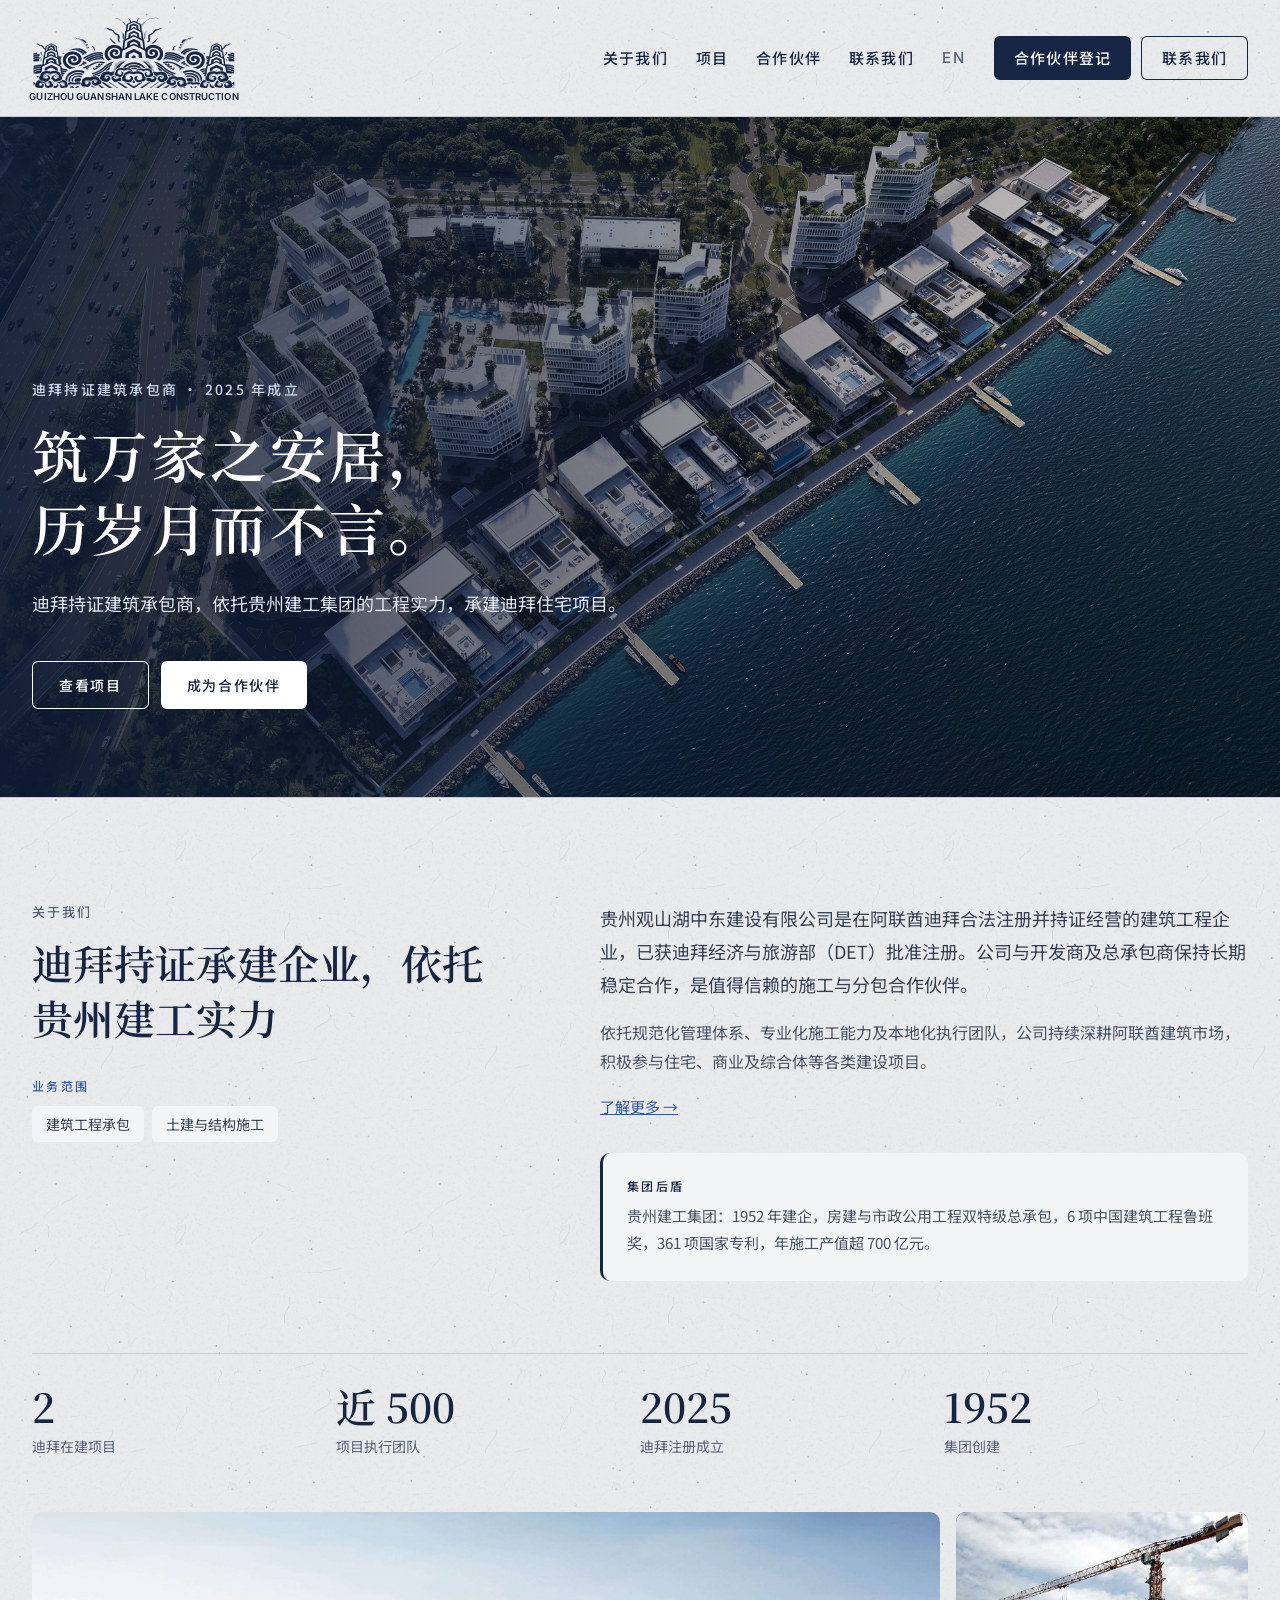
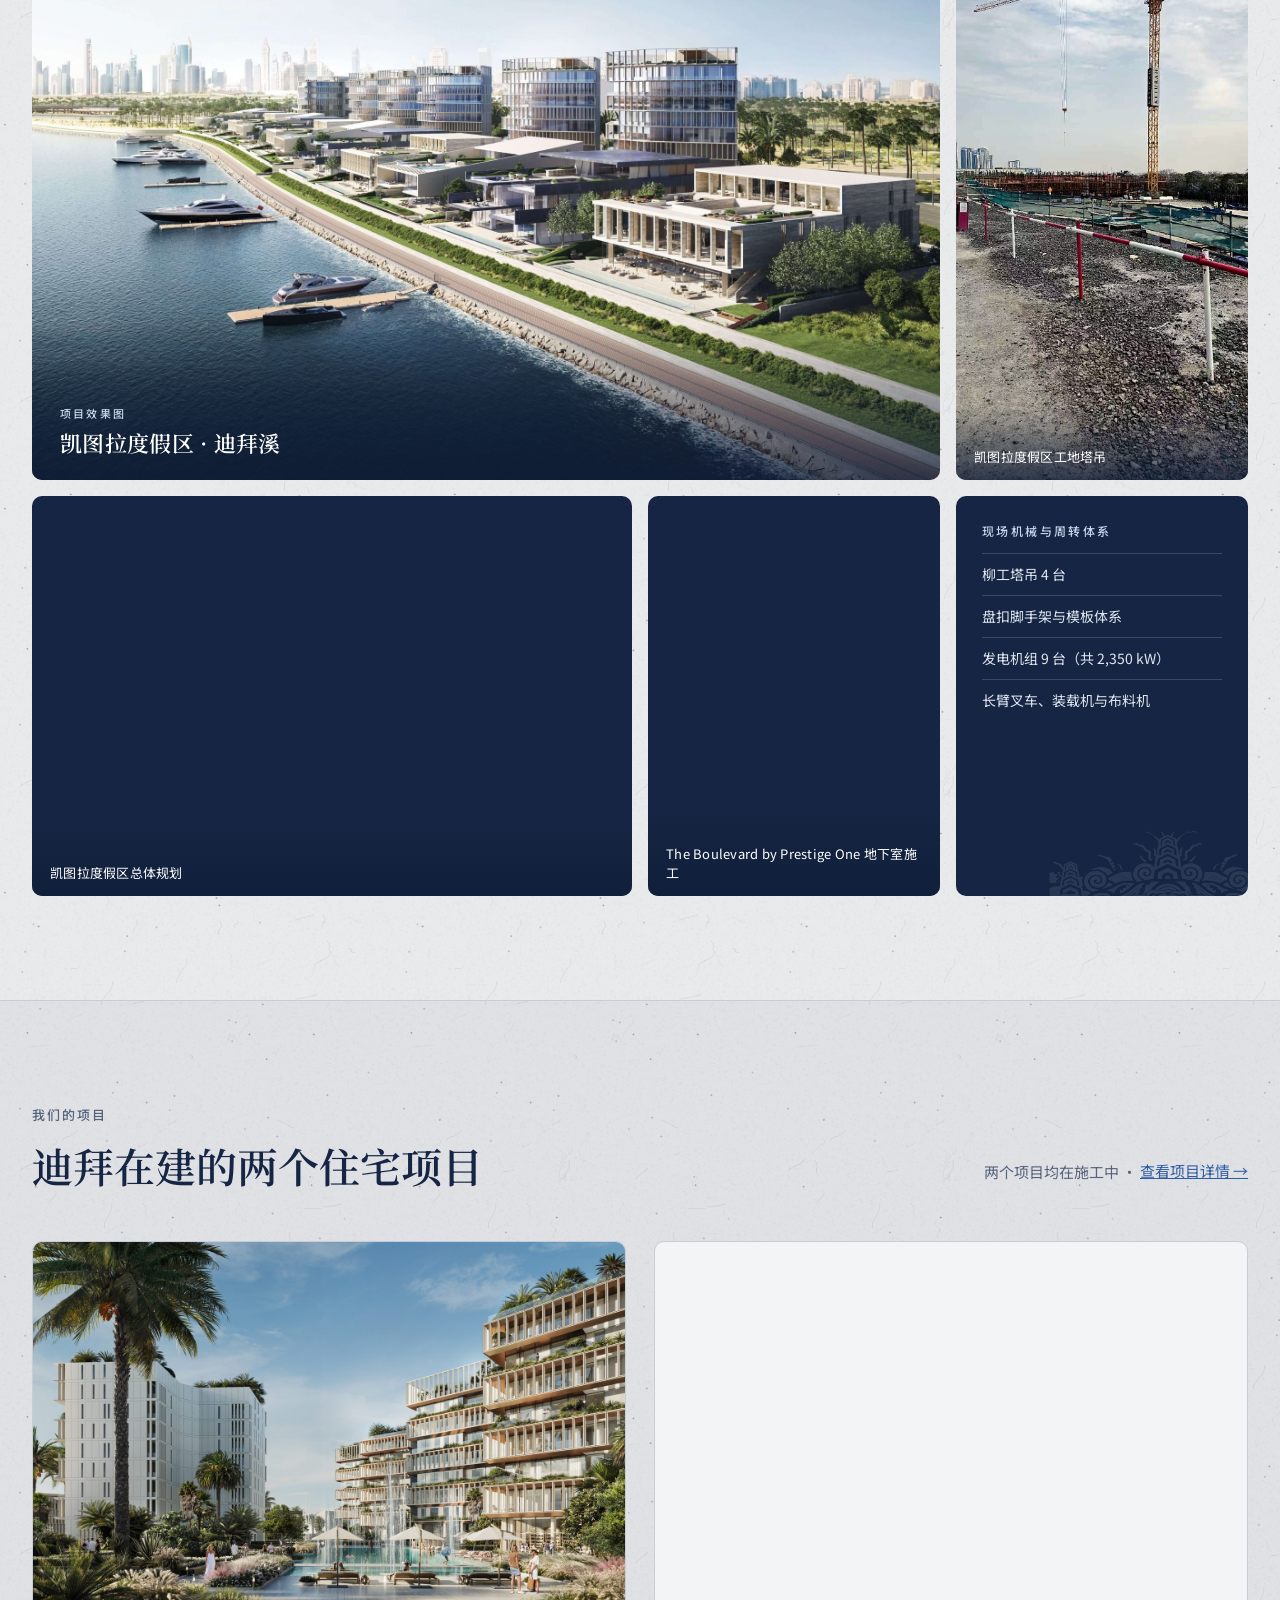
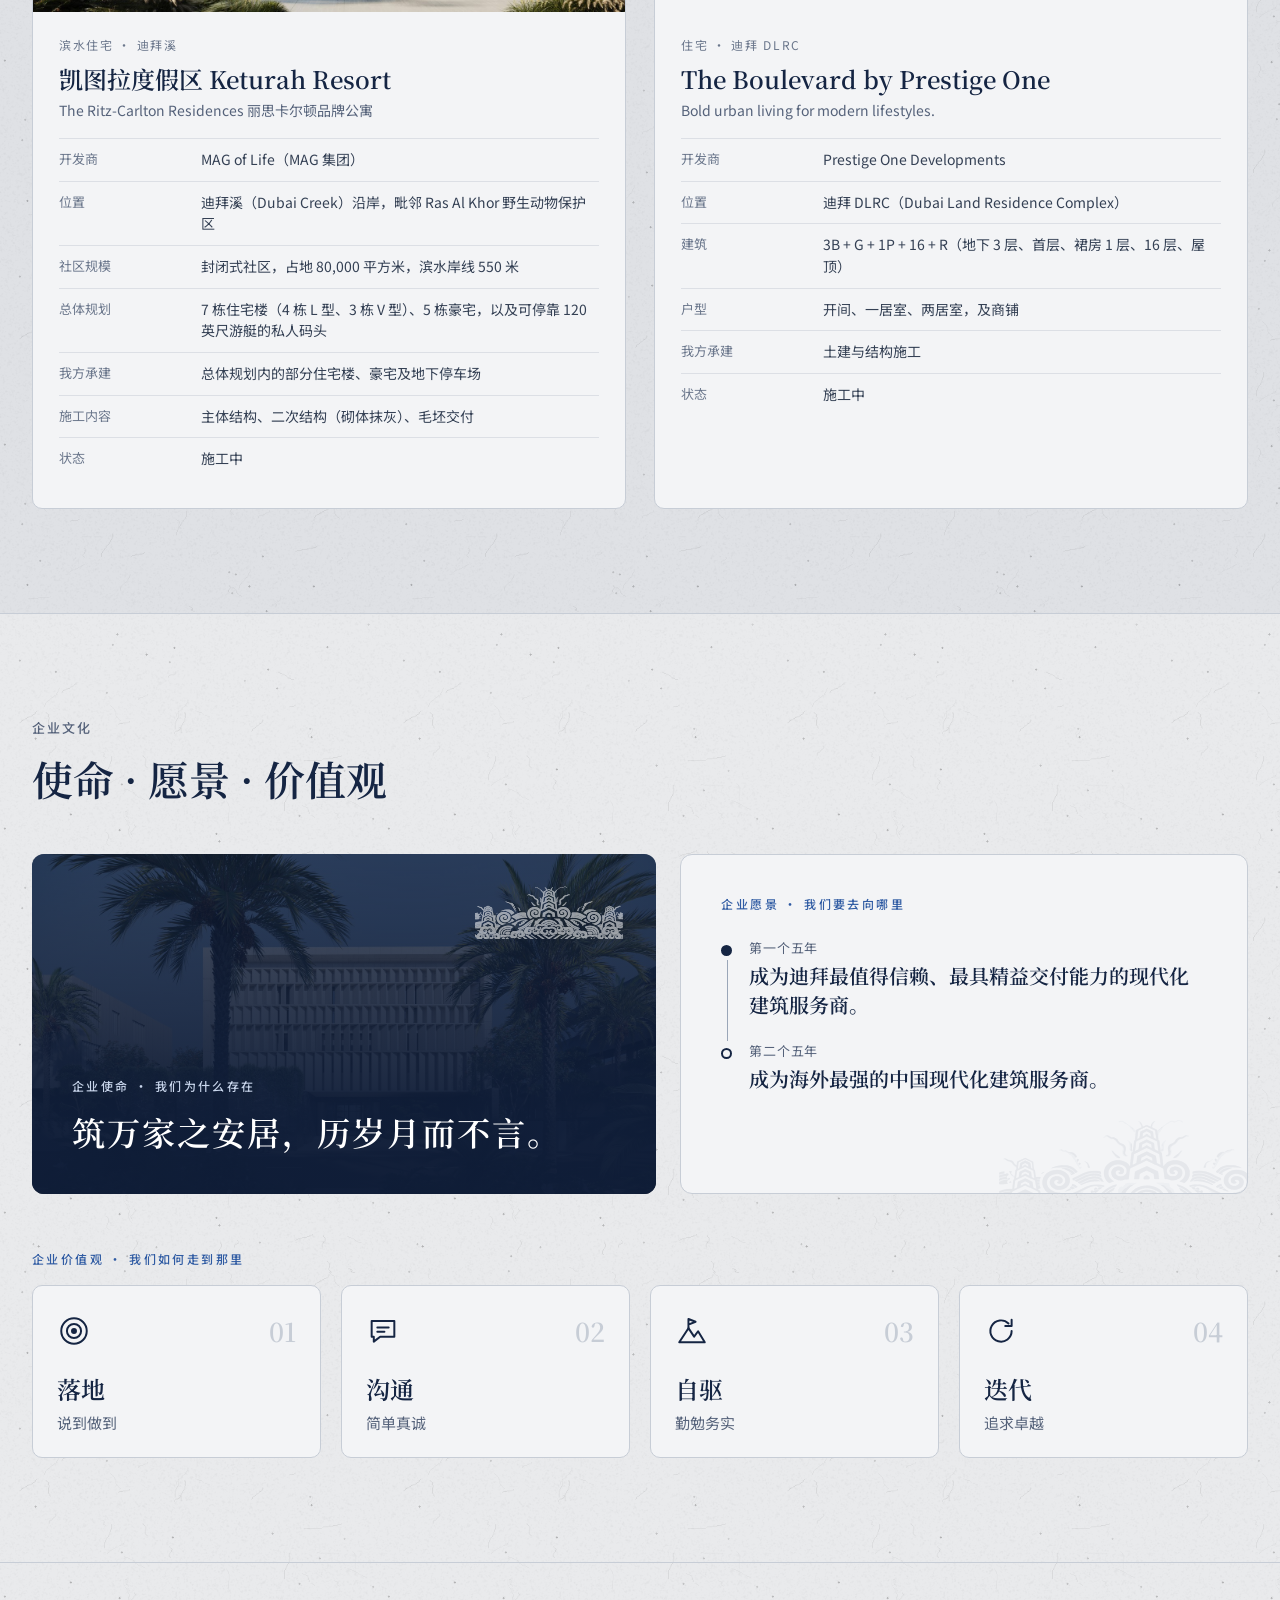
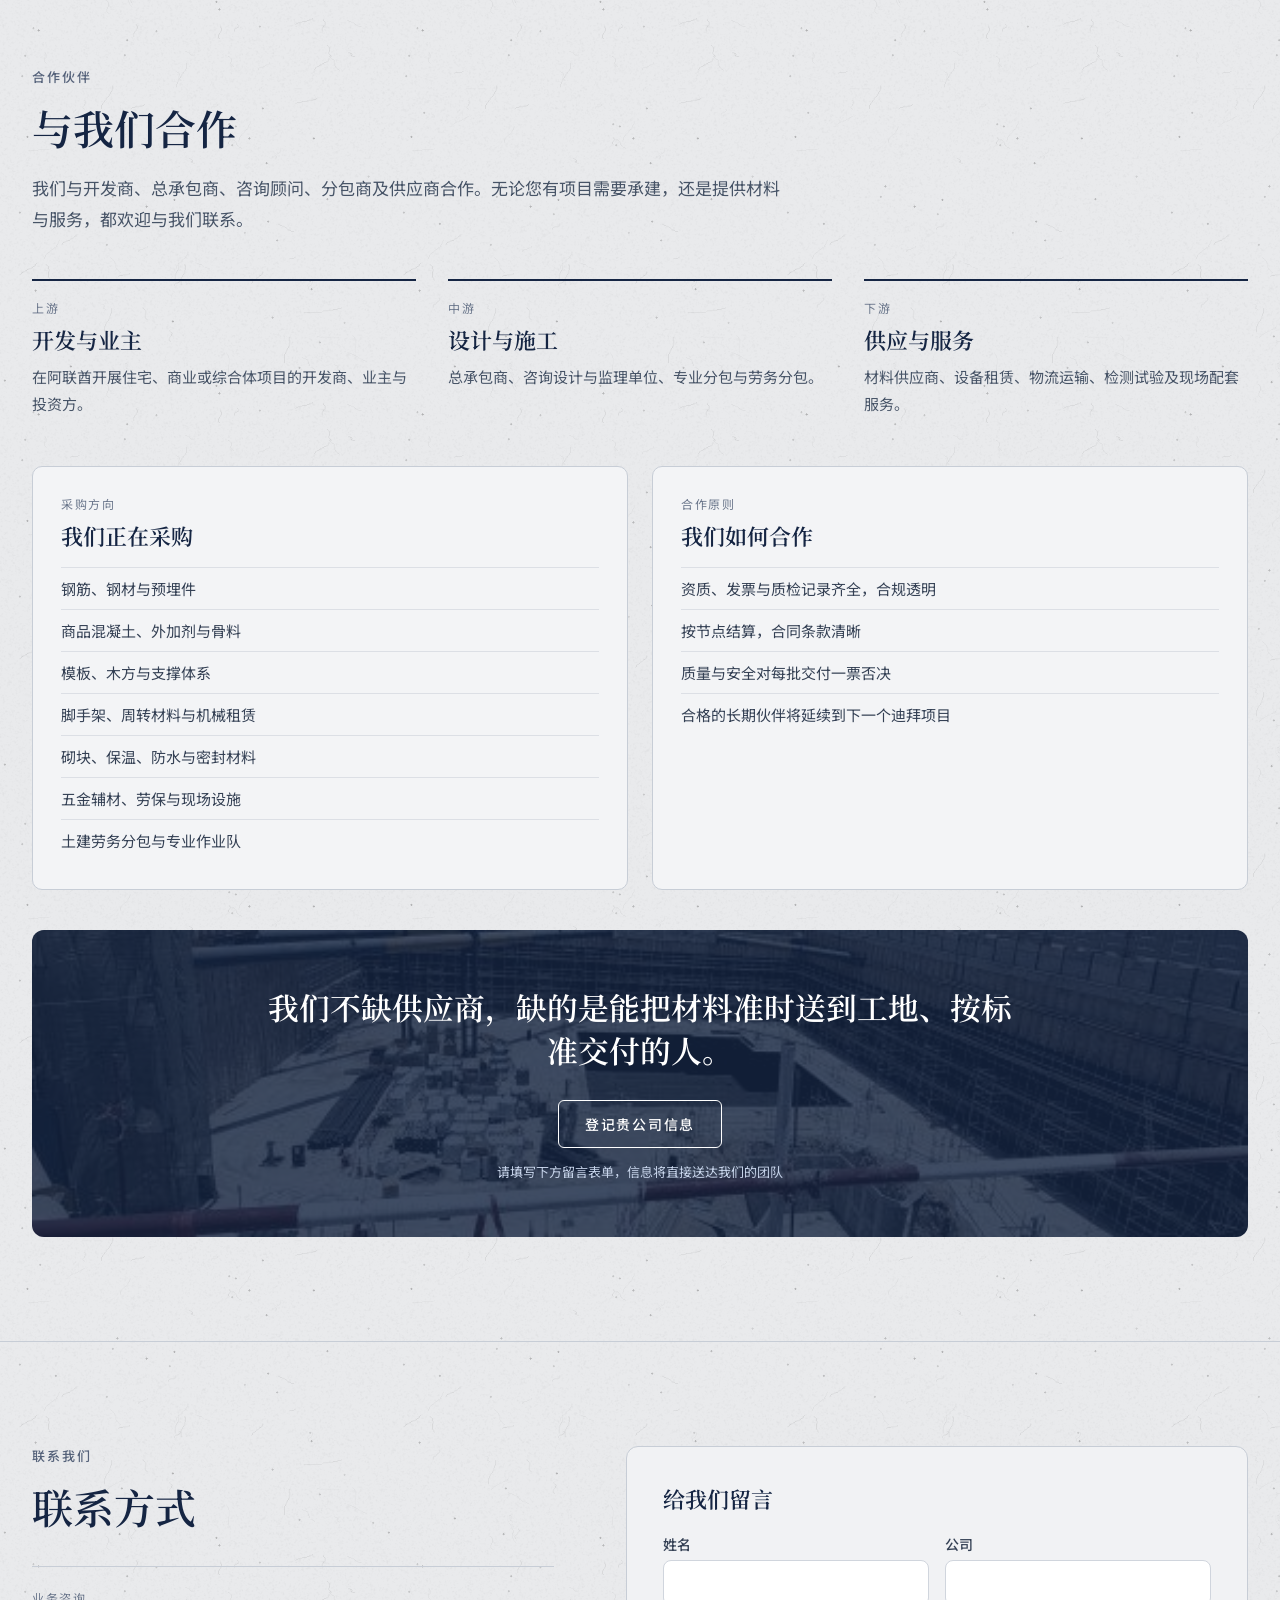
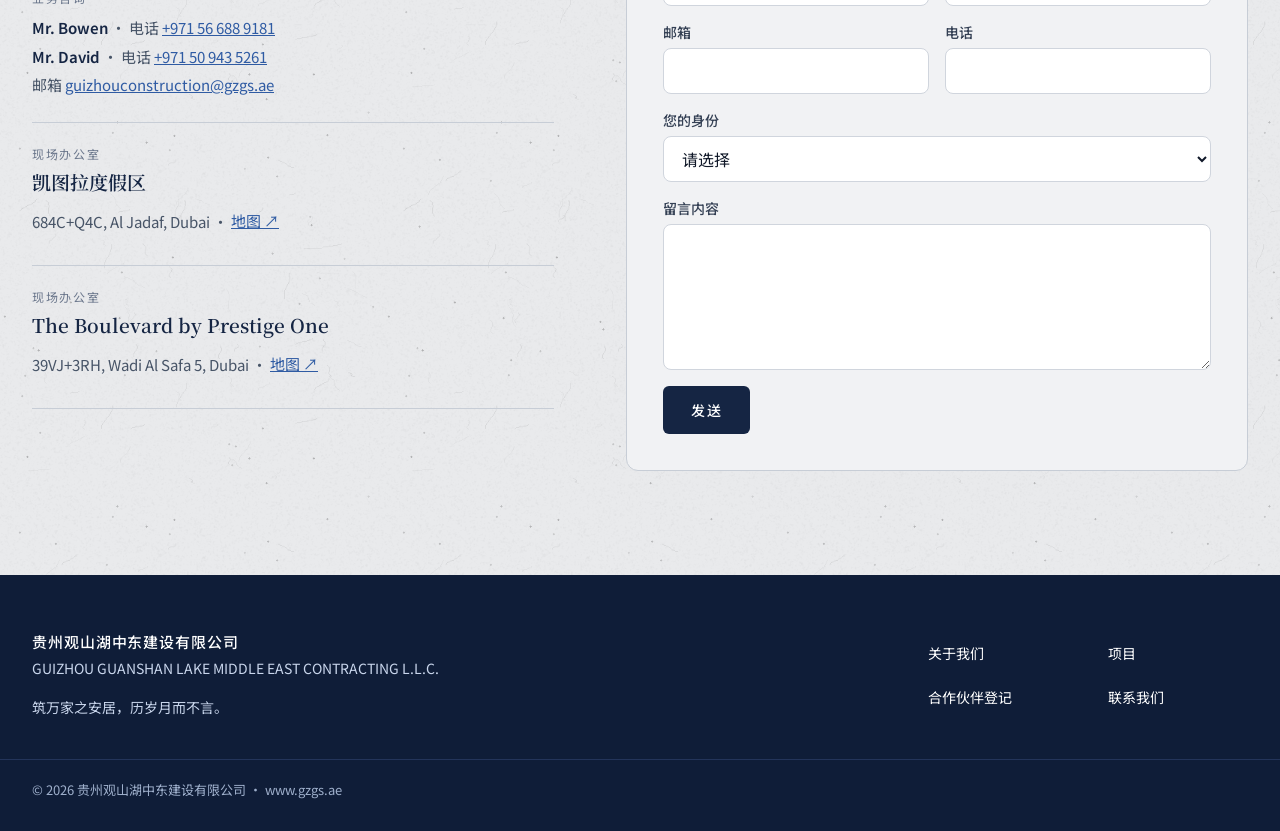
==== commit 63ef0a40: "Add files via upload" ====
--- a/zh/index.html
+++ b/zh/index.html
@@ -221,8 +221,7 @@
 <div style="margin-top: 32px; display: flex; flex-direction: column">
 <div style="padding: 22px 0; border-top: 1px solid #C7CDD6">
 <p style="margin: 0; font-family: 'Noto Sans SC', 'PingFang SC', sans-serif; font-size: 12px; letter-spacing: 0.14em; color: #6B778C">业务咨询</p>
-<h3 style="margin: 6px 0 0; font-family: 'Noto Serif SC', 'Songti SC', serif; font-weight: 600; font-size: 19px; color: #152543">Mr. Bowen</h3>
-<p style="margin: 4px 0 0; font-size: 15px; line-height: 1.9; color: #475467">电话 <a href="tel:+971566889181" style="color: #2F5BA3">+971 56 688 9181</a><br>邮箱 <a href="mailto:guizhouconstruction@gzgs.ae" style="color: #2F5BA3">guizhouconstruction@gzgs.ae</a></p>
+<p style="margin: 8px 0 0; font-size: 15px; line-height: 1.9; color: #475467"><span style="display: block"><span style="font-weight: 600; color: #152543">Mr. Bowen</span> · 电话 <a href="tel:+971566889181" style="color: #2F5BA3">+971 56 688 9181</a></span><span style="display: block"><span style="font-weight: 600; color: #152543">Mr. David</span> · 电话 <a href="tel:+971509435261" style="color: #2F5BA3">+971 50 943 5261</a></span><span style="display: block">邮箱 <a href="mailto:guizhouconstruction@gzgs.ae" style="color: #2F5BA3">guizhouconstruction@gzgs.ae</a></span></p>
 </div>
 <div style="padding: 22px 0; border-top: 1px solid #C7CDD6">
 <p style="margin: 0; font-family: 'Noto Sans SC', 'PingFang SC', sans-serif; font-size: 12px; letter-spacing: 0.14em; color: #6B778C">现场办公室</p>
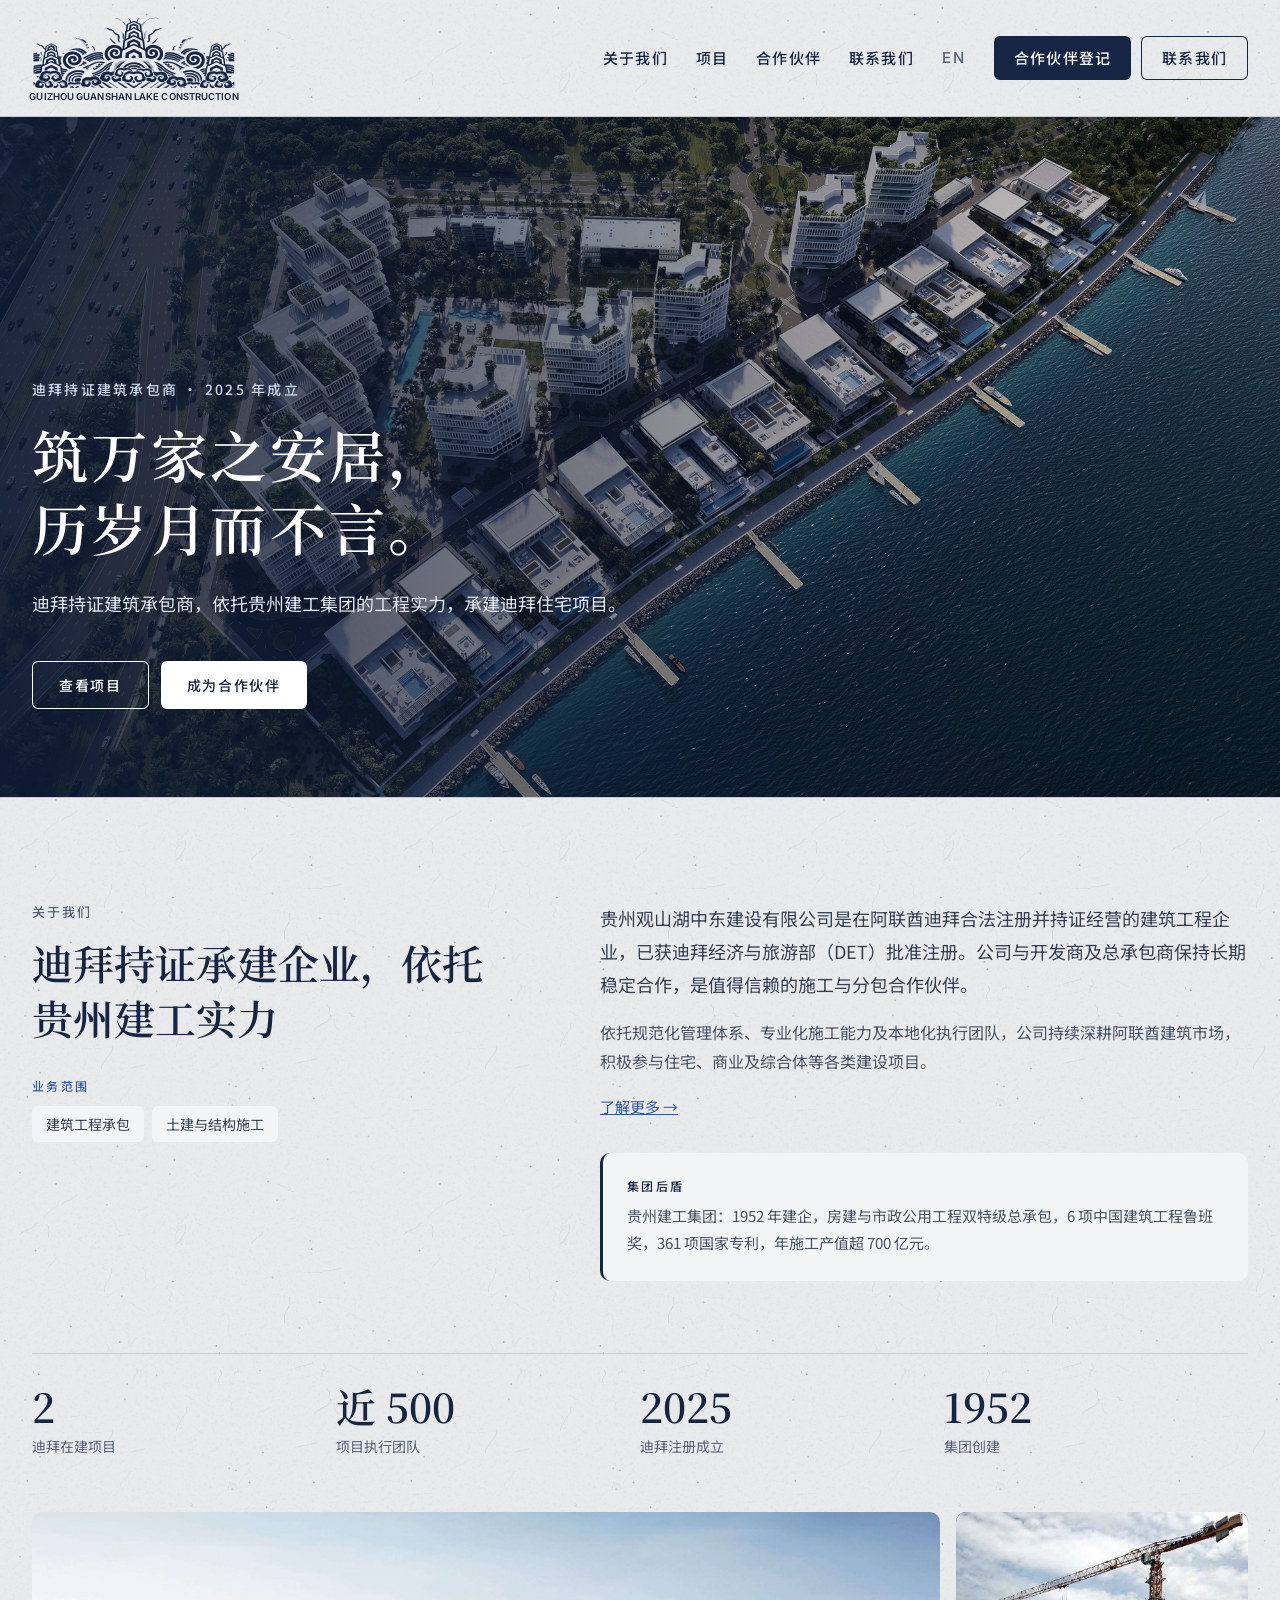
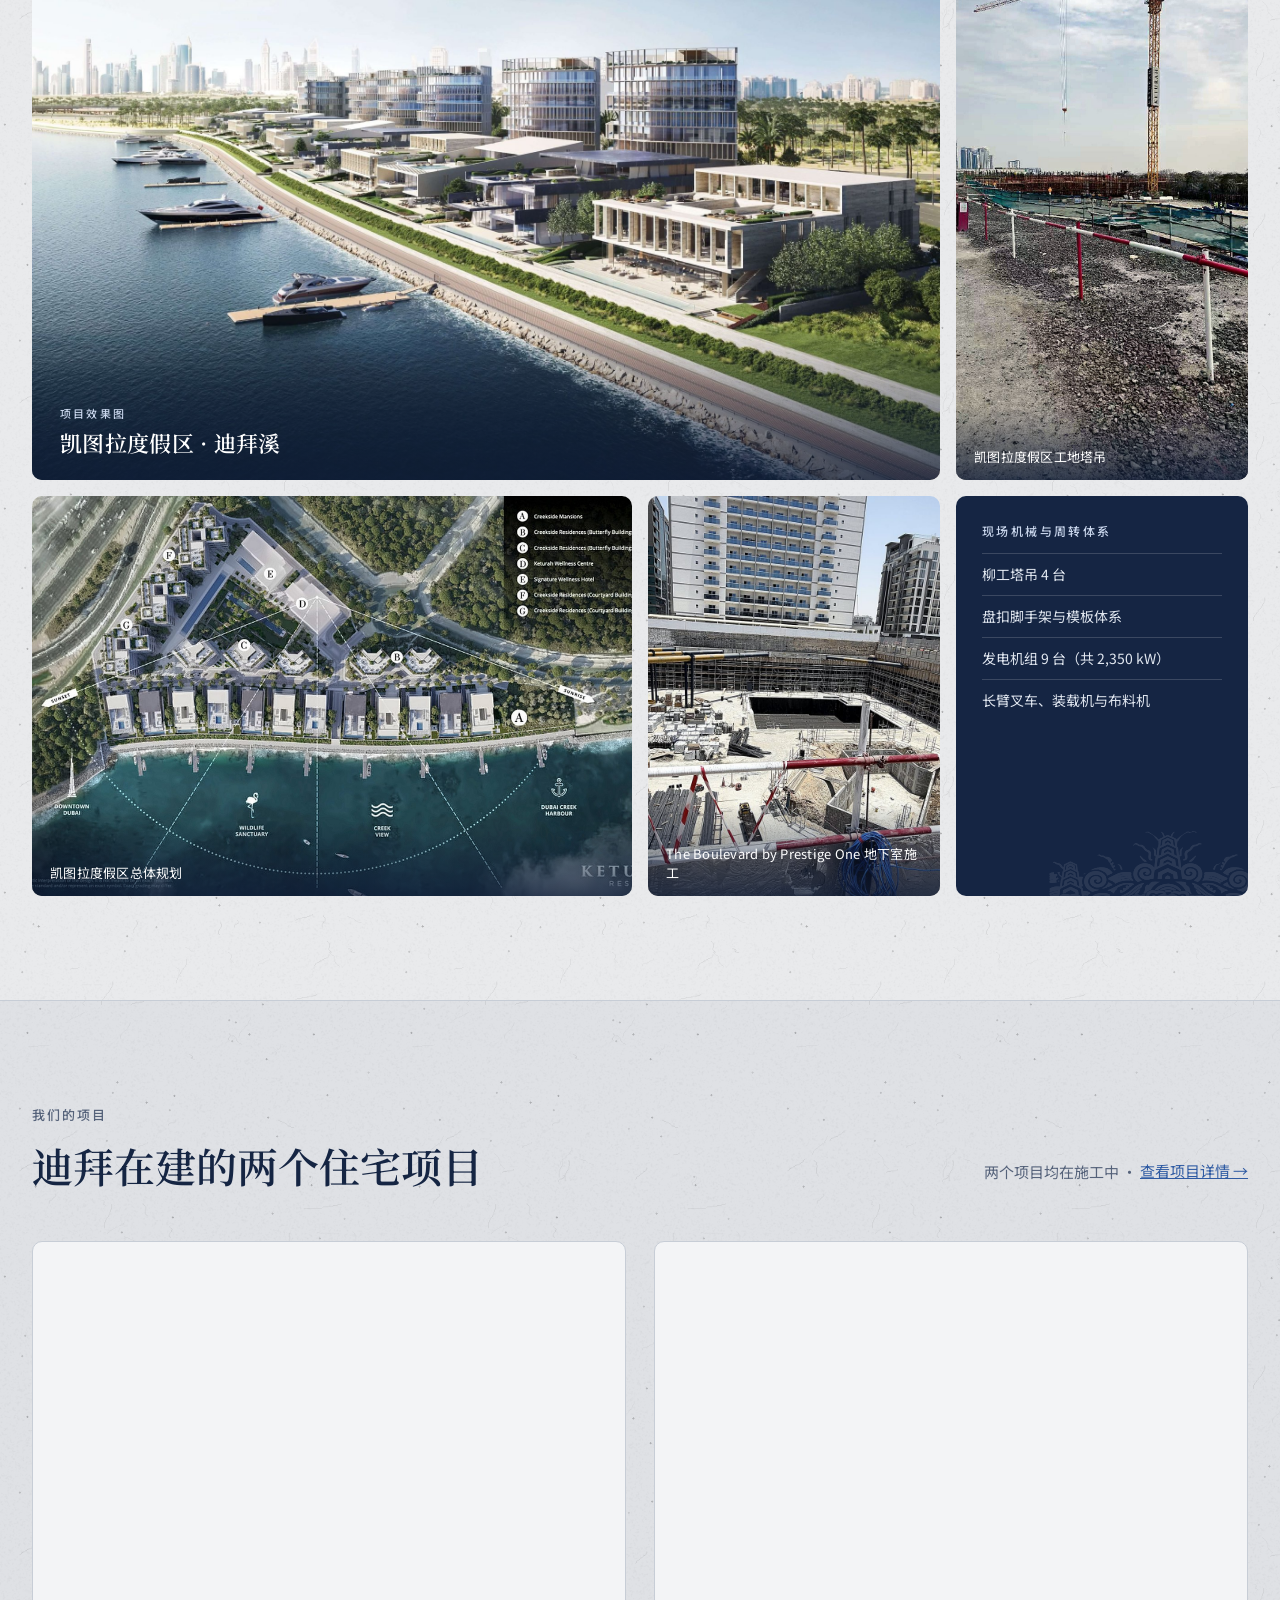
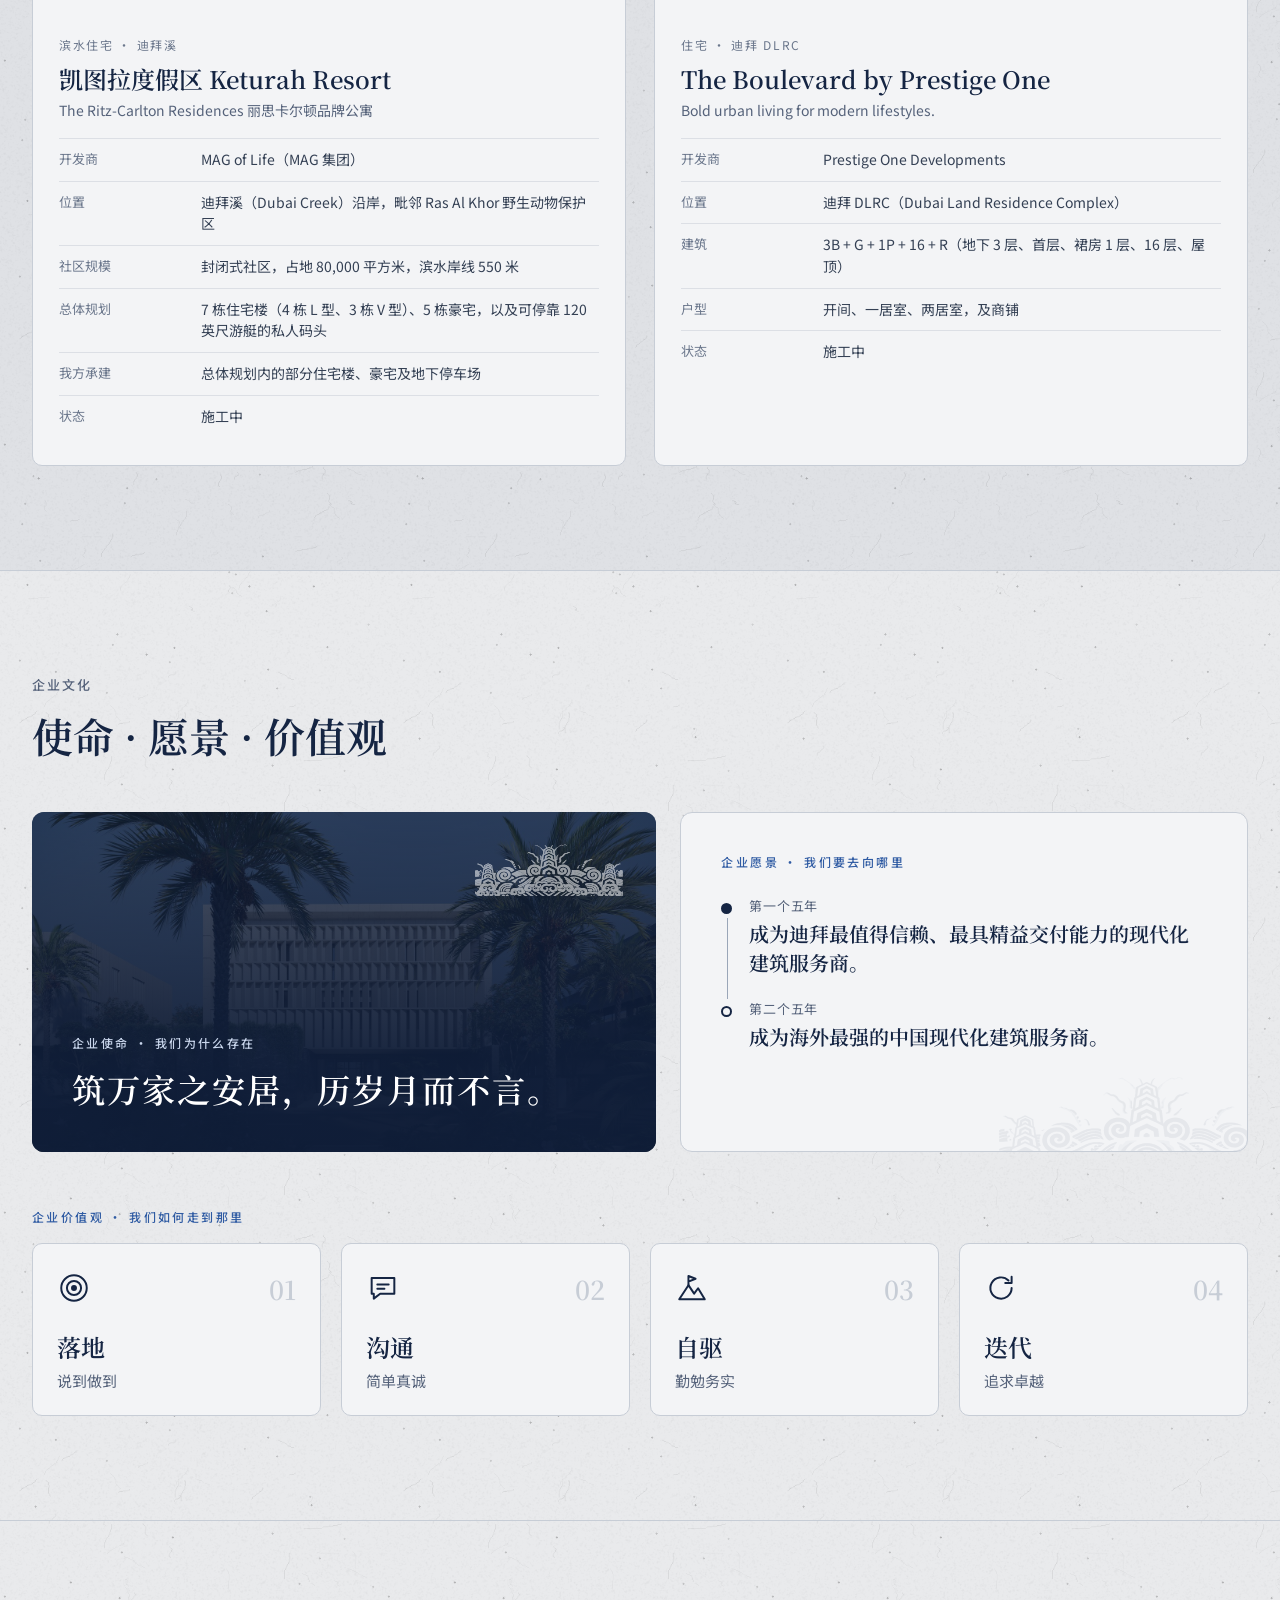
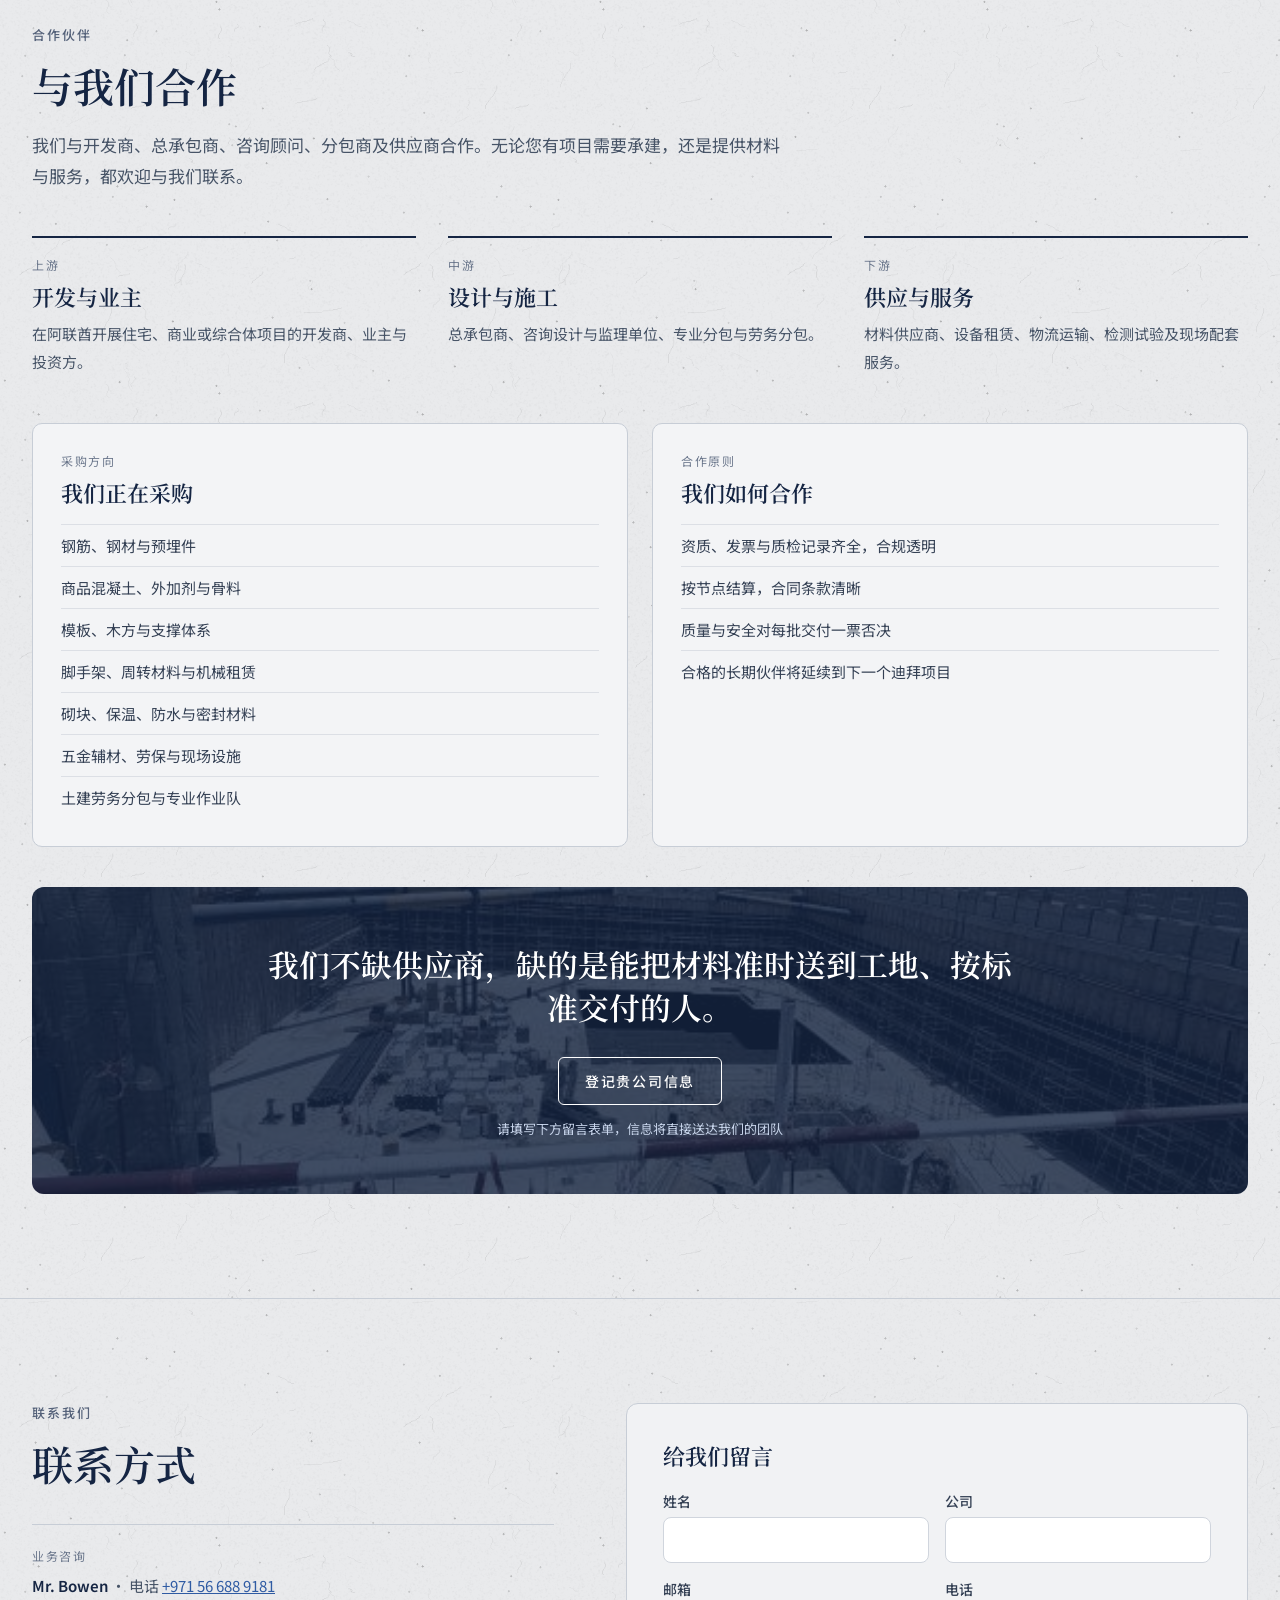
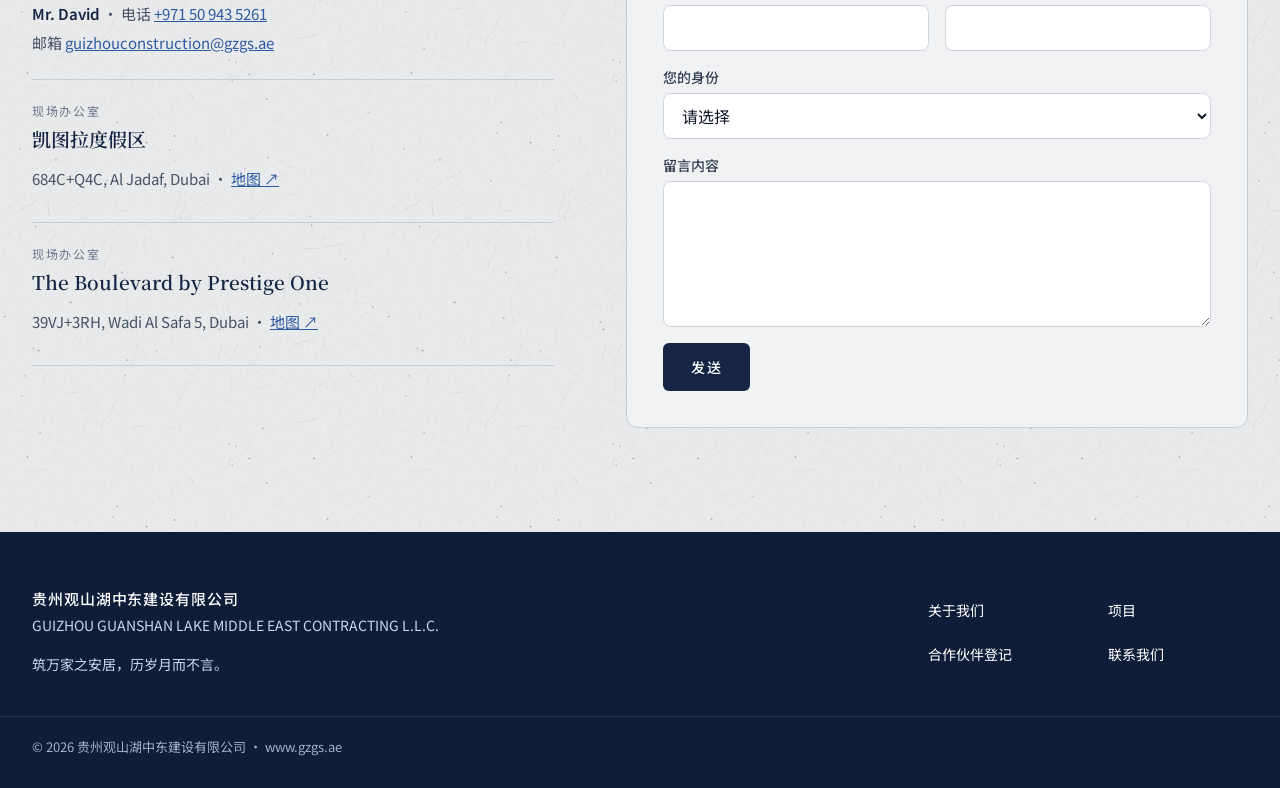
==== commit f3075cad: "Add files via upload" ====
--- a/zh/index.html
+++ b/zh/index.html
@@ -127,7 +127,7 @@
 <p style="margin: 0; font-family: 'Noto Sans SC', 'PingFang SC', sans-serif; font-size: 12px; letter-spacing: 0.14em; color: #6B778C">滨水住宅 · 迪拜溪</p>
 <h3 style="margin: 8px 0 0; font-family: 'Noto Serif SC', 'Songti SC', serif; font-weight: 600; font-size: 24px; color: #152543">凯图拉度假区 Keturah Resort</h3>
 <p style="margin: 4px 0 0; font-size: 14px; color: #55627A">The Ritz-Carlton Residences 丽思卡尔顿品牌公寓</p>
-<dl style="margin: 18px 0 0"><div style="display: grid; grid-template-columns: 130px 1fr; gap: 12px; padding: 10px 0; border-top: 1px solid #DCDFE5"><dt style="font-size: 13px; color: #6B778C">开发商</dt><dd style="margin: 0; font-size: 14px; line-height: 1.55; color: #344054">MAG of Life（MAG 集团）</dd></div><div style="display: grid; grid-template-columns: 130px 1fr; gap: 12px; padding: 10px 0; border-top: 1px solid #DCDFE5"><dt style="font-size: 13px; color: #6B778C">位置</dt><dd style="margin: 0; font-size: 14px; line-height: 1.55; color: #344054">迪拜溪（Dubai Creek）沿岸，毗邻 Ras Al Khor 野生动物保护区</dd></div><div style="display: grid; grid-template-columns: 130px 1fr; gap: 12px; padding: 10px 0; border-top: 1px solid #DCDFE5"><dt style="font-size: 13px; color: #6B778C">社区规模</dt><dd style="margin: 0; font-size: 14px; line-height: 1.55; color: #344054">封闭式社区，占地 80,000 平方米，滨水岸线 550 米</dd></div><div style="display: grid; grid-template-columns: 130px 1fr; gap: 12px; padding: 10px 0; border-top: 1px solid #DCDFE5"><dt style="font-size: 13px; color: #6B778C">总体规划</dt><dd style="margin: 0; font-size: 14px; line-height: 1.55; color: #344054">7 栋住宅楼（4 栋 L 型、3 栋 V 型）、5 栋豪宅，以及可停靠 120 英尺游艇的私人码头</dd></div><div style="display: grid; grid-template-columns: 130px 1fr; gap: 12px; padding: 10px 0; border-top: 1px solid #DCDFE5"><dt style="font-size: 13px; color: #6B778C">我方承建</dt><dd style="margin: 0; font-size: 14px; line-height: 1.55; color: #344054">总体规划内的部分住宅楼、豪宅及地下停车场</dd></div><div style="display: grid; grid-template-columns: 130px 1fr; gap: 12px; padding: 10px 0; border-top: 1px solid #DCDFE5"><dt style="font-size: 13px; color: #6B778C">施工内容</dt><dd style="margin: 0; font-size: 14px; line-height: 1.55; color: #344054">主体结构、二次结构（砌体抹灰）、毛坯交付</dd></div><div style="display: grid; grid-template-columns: 130px 1fr; gap: 12px; padding: 10px 0; border-top: 1px solid #DCDFE5"><dt style="font-size: 13px; color: #6B778C">状态</dt><dd style="margin: 0; font-size: 14px; line-height: 1.55; color: #344054">施工中</dd></div></dl>
+<dl style="margin: 18px 0 0"><div style="display: grid; grid-template-columns: 130px 1fr; gap: 12px; padding: 10px 0; border-top: 1px solid #DCDFE5"><dt style="font-size: 13px; color: #6B778C">开发商</dt><dd style="margin: 0; font-size: 14px; line-height: 1.55; color: #344054">MAG of Life（MAG 集团）</dd></div><div style="display: grid; grid-template-columns: 130px 1fr; gap: 12px; padding: 10px 0; border-top: 1px solid #DCDFE5"><dt style="font-size: 13px; color: #6B778C">位置</dt><dd style="margin: 0; font-size: 14px; line-height: 1.55; color: #344054">迪拜溪（Dubai Creek）沿岸，毗邻 Ras Al Khor 野生动物保护区</dd></div><div style="display: grid; grid-template-columns: 130px 1fr; gap: 12px; padding: 10px 0; border-top: 1px solid #DCDFE5"><dt style="font-size: 13px; color: #6B778C">社区规模</dt><dd style="margin: 0; font-size: 14px; line-height: 1.55; color: #344054">封闭式社区，占地 80,000 平方米，滨水岸线 550 米</dd></div><div style="display: grid; grid-template-columns: 130px 1fr; gap: 12px; padding: 10px 0; border-top: 1px solid #DCDFE5"><dt style="font-size: 13px; color: #6B778C">总体规划</dt><dd style="margin: 0; font-size: 14px; line-height: 1.55; color: #344054">7 栋住宅楼（4 栋 L 型、3 栋 V 型）、5 栋豪宅，以及可停靠 120 英尺游艇的私人码头</dd></div><div style="display: grid; grid-template-columns: 130px 1fr; gap: 12px; padding: 10px 0; border-top: 1px solid #DCDFE5"><dt style="font-size: 13px; color: #6B778C">我方承建</dt><dd style="margin: 0; font-size: 14px; line-height: 1.55; color: #344054">总体规划内的部分住宅楼、豪宅及地下停车场</dd></div><div style="display: grid; grid-template-columns: 130px 1fr; gap: 12px; padding: 10px 0; border-top: 1px solid #DCDFE5"><dt style="font-size: 13px; color: #6B778C">状态</dt><dd style="margin: 0; font-size: 14px; line-height: 1.55; color: #344054">施工中</dd></div></dl>
 </div>
 </article>
 <article style="background: #F3F4F6; border-radius: 10px; overflow: hidden; border: 1px solid #C7CDD6">
@@ -136,7 +136,7 @@
 <p style="margin: 0; font-family: 'Noto Sans SC', 'PingFang SC', sans-serif; font-size: 12px; letter-spacing: 0.14em; color: #6B778C">住宅 · 迪拜 DLRC</p>
 <h3 style="margin: 8px 0 0; font-family: 'Noto Serif SC', 'Songti SC', serif; font-weight: 600; font-size: 24px; color: #152543">The Boulevard by Prestige One</h3>
 <p style="margin: 4px 0 0; font-size: 14px; color: #55627A">Bold urban living for modern lifestyles.</p>
-<dl style="margin: 18px 0 0"><div style="display: grid; grid-template-columns: 130px 1fr; gap: 12px; padding: 10px 0; border-top: 1px solid #DCDFE5"><dt style="font-size: 13px; color: #6B778C">开发商</dt><dd style="margin: 0; font-size: 14px; line-height: 1.55; color: #344054">Prestige One Developments</dd></div><div style="display: grid; grid-template-columns: 130px 1fr; gap: 12px; padding: 10px 0; border-top: 1px solid #DCDFE5"><dt style="font-size: 13px; color: #6B778C">位置</dt><dd style="margin: 0; font-size: 14px; line-height: 1.55; color: #344054">迪拜 DLRC（Dubai Land Residence Complex）</dd></div><div style="display: grid; grid-template-columns: 130px 1fr; gap: 12px; padding: 10px 0; border-top: 1px solid #DCDFE5"><dt style="font-size: 13px; color: #6B778C">建筑</dt><dd style="margin: 0; font-size: 14px; line-height: 1.55; color: #344054">3B + G + 1P + 16 + R（地下 3 层、首层、裙房 1 层、16 层、屋顶）</dd></div><div style="display: grid; grid-template-columns: 130px 1fr; gap: 12px; padding: 10px 0; border-top: 1px solid #DCDFE5"><dt style="font-size: 13px; color: #6B778C">户型</dt><dd style="margin: 0; font-size: 14px; line-height: 1.55; color: #344054">开间、一居室、两居室，及商铺</dd></div><div style="display: grid; grid-template-columns: 130px 1fr; gap: 12px; padding: 10px 0; border-top: 1px solid #DCDFE5"><dt style="font-size: 13px; color: #6B778C">我方承建</dt><dd style="margin: 0; font-size: 14px; line-height: 1.55; color: #344054">土建与结构施工</dd></div><div style="display: grid; grid-template-columns: 130px 1fr; gap: 12px; padding: 10px 0; border-top: 1px solid #DCDFE5"><dt style="font-size: 13px; color: #6B778C">状态</dt><dd style="margin: 0; font-size: 14px; line-height: 1.55; color: #344054">施工中</dd></div></dl>
+<dl style="margin: 18px 0 0"><div style="display: grid; grid-template-columns: 130px 1fr; gap: 12px; padding: 10px 0; border-top: 1px solid #DCDFE5"><dt style="font-size: 13px; color: #6B778C">开发商</dt><dd style="margin: 0; font-size: 14px; line-height: 1.55; color: #344054">Prestige One Developments</dd></div><div style="display: grid; grid-template-columns: 130px 1fr; gap: 12px; padding: 10px 0; border-top: 1px solid #DCDFE5"><dt style="font-size: 13px; color: #6B778C">位置</dt><dd style="margin: 0; font-size: 14px; line-height: 1.55; color: #344054">迪拜 DLRC（Dubai Land Residence Complex）</dd></div><div style="display: grid; grid-template-columns: 130px 1fr; gap: 12px; padding: 10px 0; border-top: 1px solid #DCDFE5"><dt style="font-size: 13px; color: #6B778C">建筑</dt><dd style="margin: 0; font-size: 14px; line-height: 1.55; color: #344054">3B + G + 1P + 16 + R（地下 3 层、首层、裙房 1 层、16 层、屋顶）</dd></div><div style="display: grid; grid-template-columns: 130px 1fr; gap: 12px; padding: 10px 0; border-top: 1px solid #DCDFE5"><dt style="font-size: 13px; color: #6B778C">户型</dt><dd style="margin: 0; font-size: 14px; line-height: 1.55; color: #344054">开间、一居室、两居室，及商铺</dd></div><div style="display: grid; grid-template-columns: 130px 1fr; gap: 12px; padding: 10px 0; border-top: 1px solid #DCDFE5"><dt style="font-size: 13px; color: #6B778C">状态</dt><dd style="margin: 0; font-size: 14px; line-height: 1.55; color: #344054">施工中</dd></div></dl>
 </div>
 </article>
 </div>
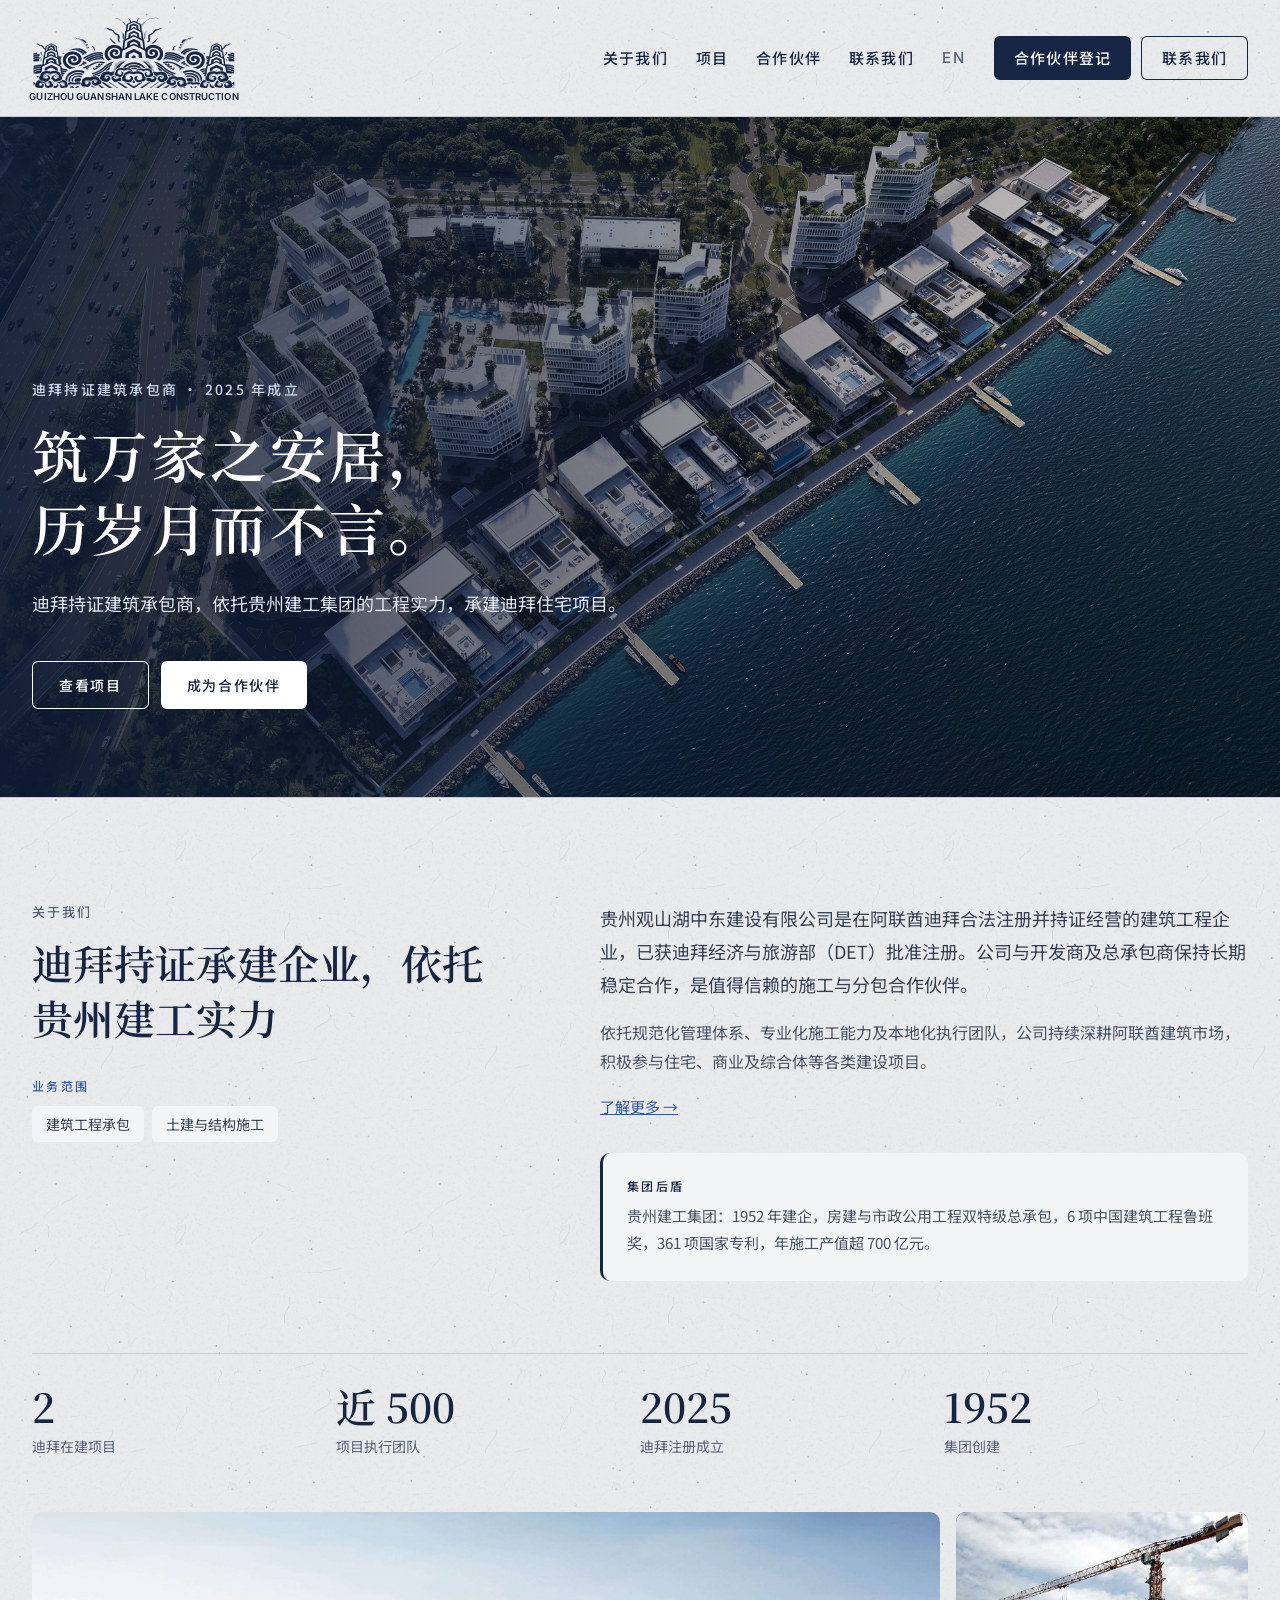
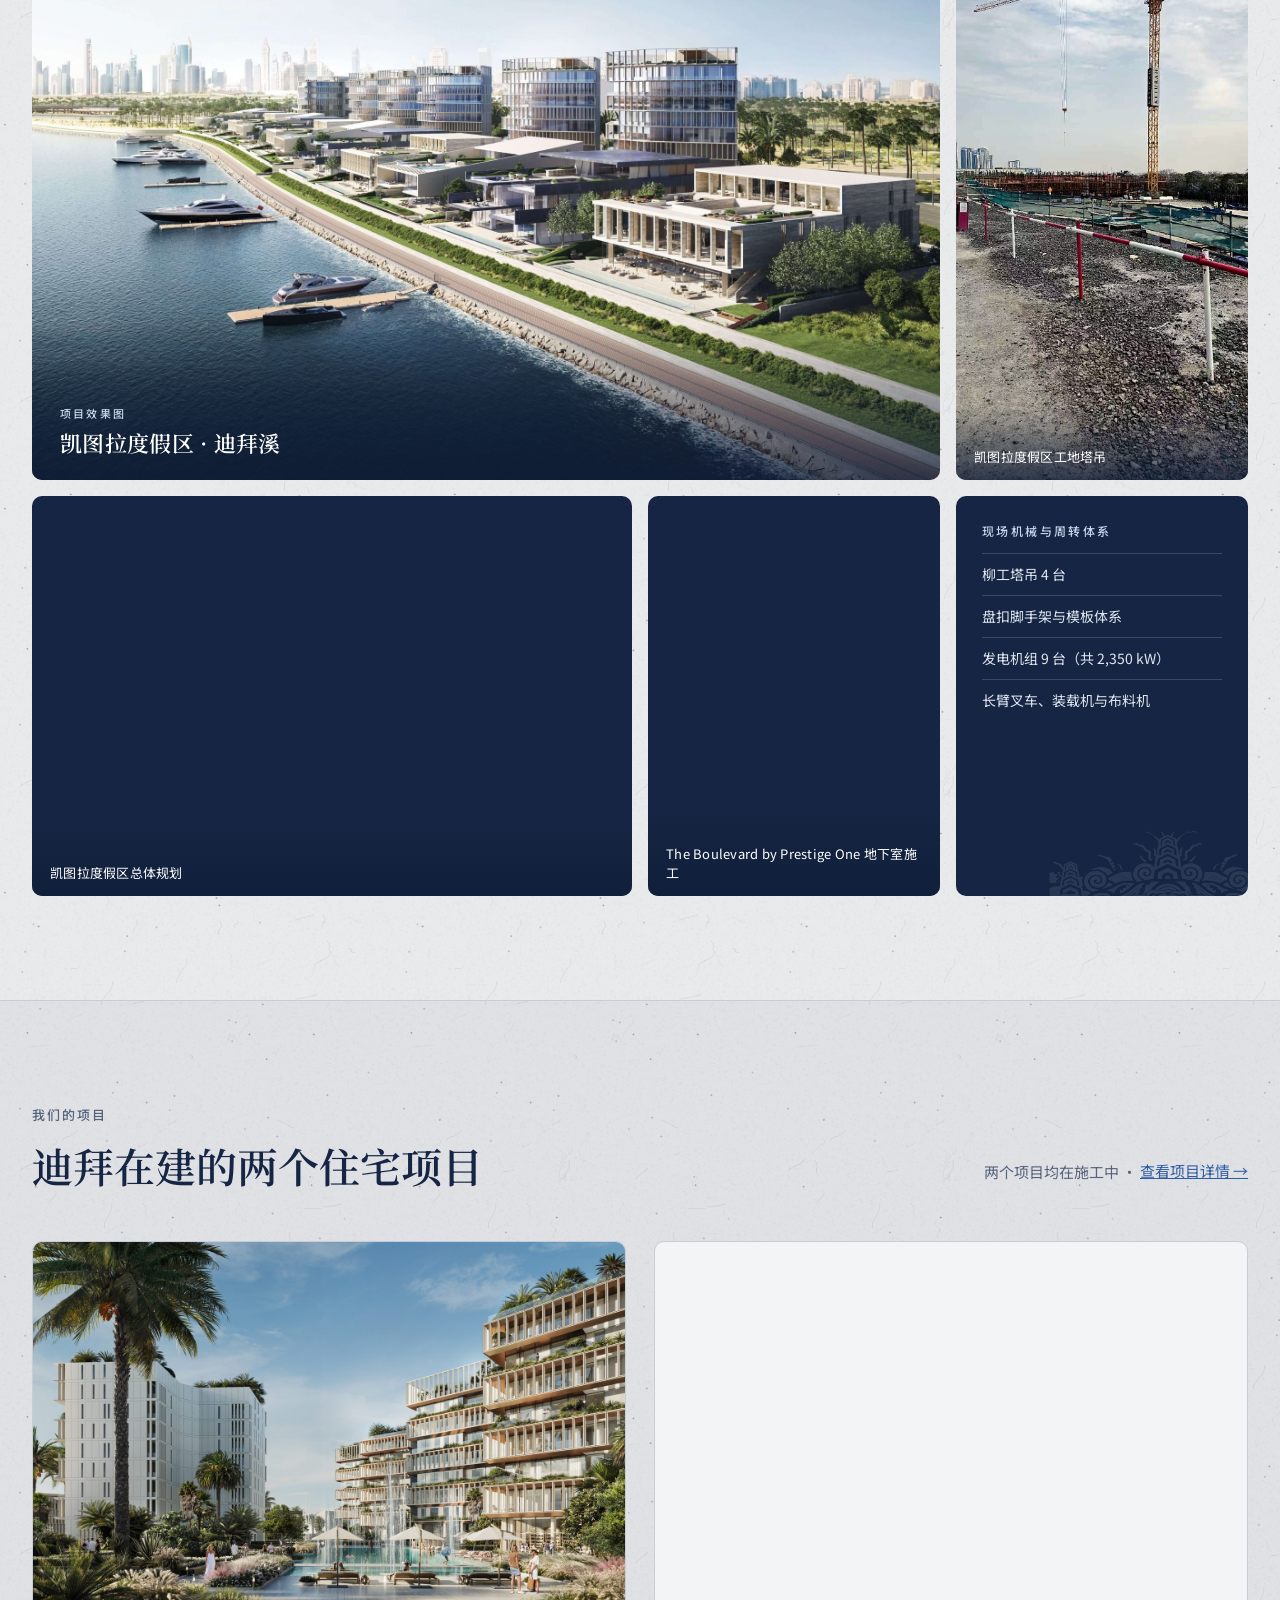
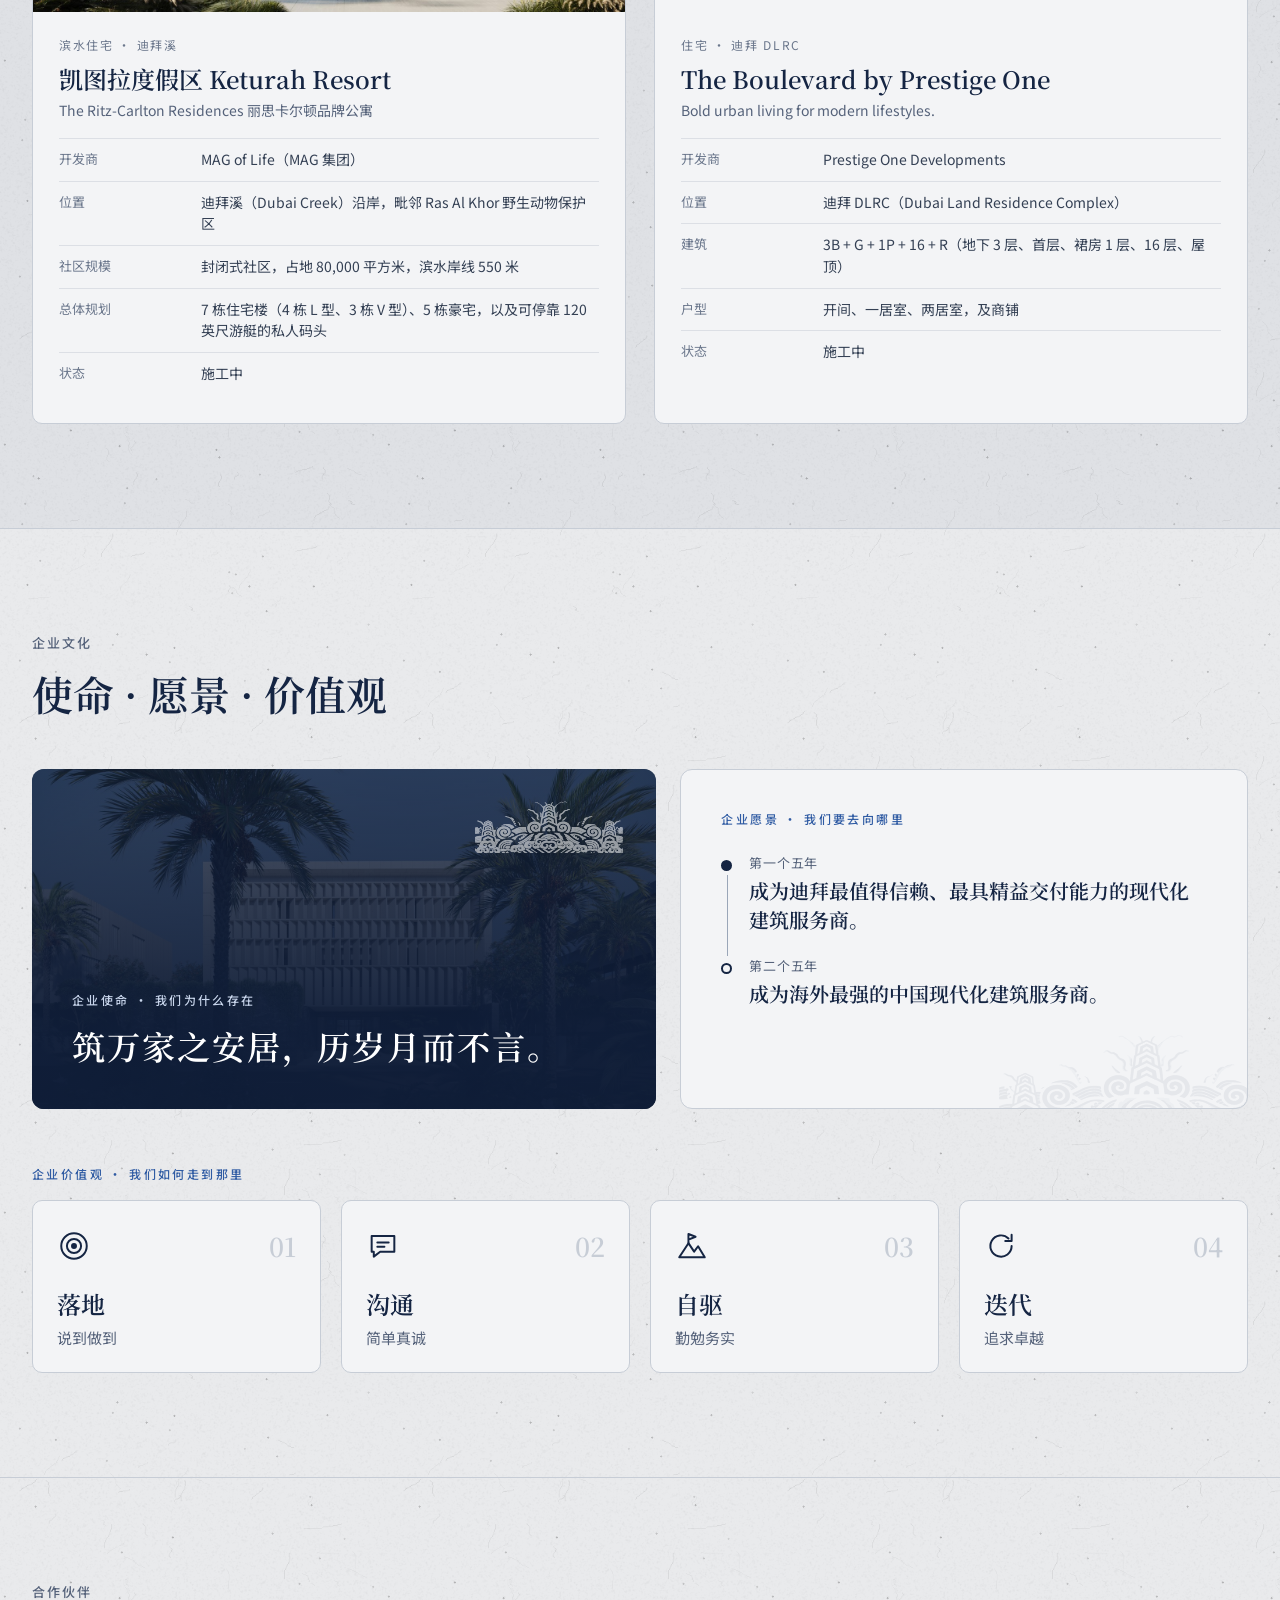
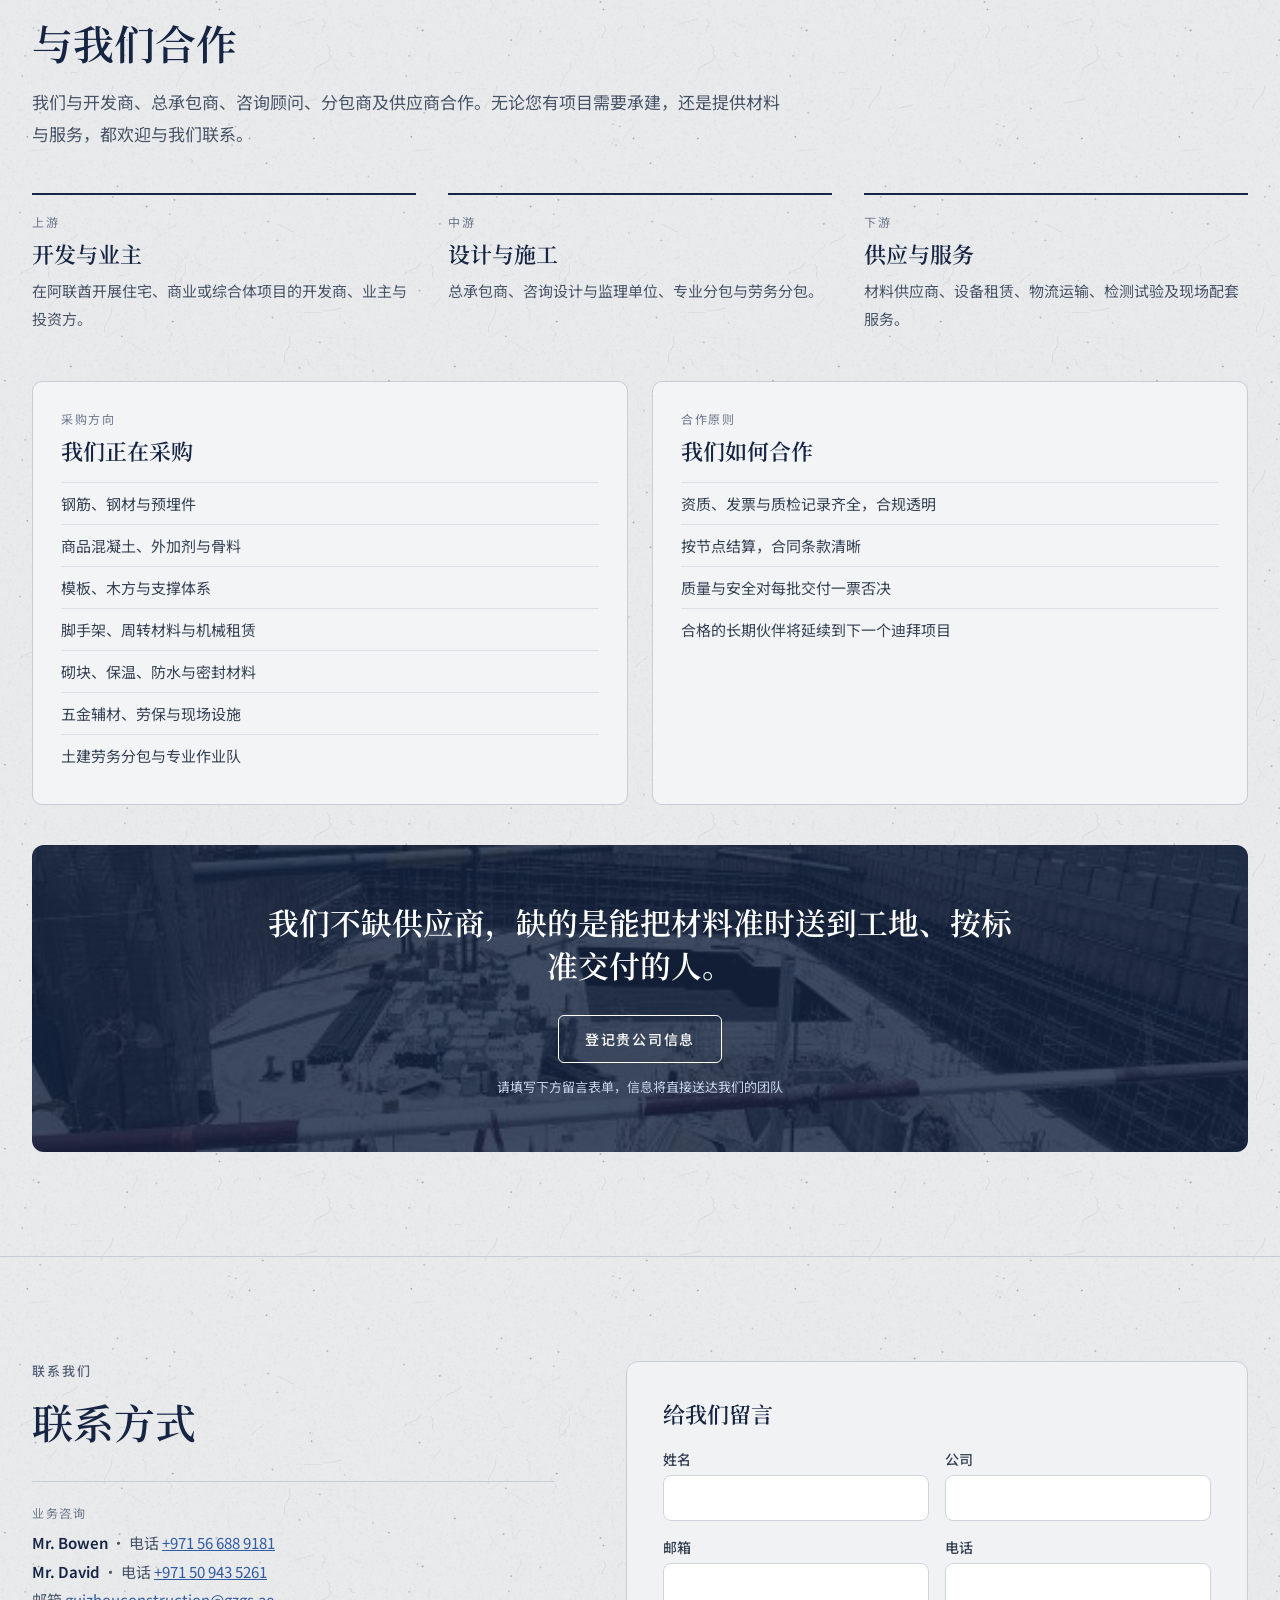
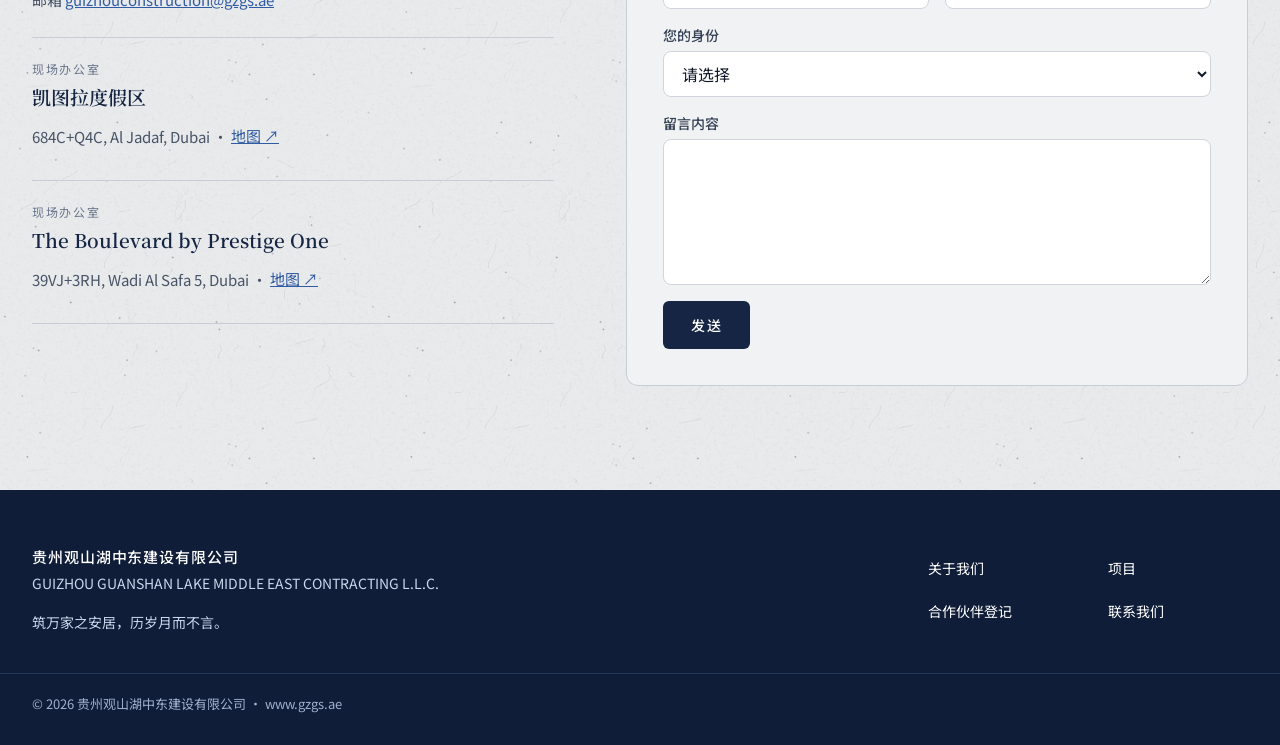
==== commit 1de1df71: "Add files via upload" ====
--- a/zh/index.html
+++ b/zh/index.html
@@ -127,7 +127,7 @@
 <p style="margin: 0; font-family: 'Noto Sans SC', 'PingFang SC', sans-serif; font-size: 12px; letter-spacing: 0.14em; color: #6B778C">滨水住宅 · 迪拜溪</p>
 <h3 style="margin: 8px 0 0; font-family: 'Noto Serif SC', 'Songti SC', serif; font-weight: 600; font-size: 24px; color: #152543">凯图拉度假区 Keturah Resort</h3>
 <p style="margin: 4px 0 0; font-size: 14px; color: #55627A">The Ritz-Carlton Residences 丽思卡尔顿品牌公寓</p>
-<dl style="margin: 18px 0 0"><div style="display: grid; grid-template-columns: 130px 1fr; gap: 12px; padding: 10px 0; border-top: 1px solid #DCDFE5"><dt style="font-size: 13px; color: #6B778C">开发商</dt><dd style="margin: 0; font-size: 14px; line-height: 1.55; color: #344054">MAG of Life（MAG 集团）</dd></div><div style="display: grid; grid-template-columns: 130px 1fr; gap: 12px; padding: 10px 0; border-top: 1px solid #DCDFE5"><dt style="font-size: 13px; color: #6B778C">位置</dt><dd style="margin: 0; font-size: 14px; line-height: 1.55; color: #344054">迪拜溪（Dubai Creek）沿岸，毗邻 Ras Al Khor 野生动物保护区</dd></div><div style="display: grid; grid-template-columns: 130px 1fr; gap: 12px; padding: 10px 0; border-top: 1px solid #DCDFE5"><dt style="font-size: 13px; color: #6B778C">社区规模</dt><dd style="margin: 0; font-size: 14px; line-height: 1.55; color: #344054">封闭式社区，占地 80,000 平方米，滨水岸线 550 米</dd></div><div style="display: grid; grid-template-columns: 130px 1fr; gap: 12px; padding: 10px 0; border-top: 1px solid #DCDFE5"><dt style="font-size: 13px; color: #6B778C">总体规划</dt><dd style="margin: 0; font-size: 14px; line-height: 1.55; color: #344054">7 栋住宅楼（4 栋 L 型、3 栋 V 型）、5 栋豪宅，以及可停靠 120 英尺游艇的私人码头</dd></div><div style="display: grid; grid-template-columns: 130px 1fr; gap: 12px; padding: 10px 0; border-top: 1px solid #DCDFE5"><dt style="font-size: 13px; color: #6B778C">我方承建</dt><dd style="margin: 0; font-size: 14px; line-height: 1.55; color: #344054">总体规划内的部分住宅楼、豪宅及地下停车场</dd></div><div style="display: grid; grid-template-columns: 130px 1fr; gap: 12px; padding: 10px 0; border-top: 1px solid #DCDFE5"><dt style="font-size: 13px; color: #6B778C">状态</dt><dd style="margin: 0; font-size: 14px; line-height: 1.55; color: #344054">施工中</dd></div></dl>
+<dl style="margin: 18px 0 0"><div style="display: grid; grid-template-columns: 130px 1fr; gap: 12px; padding: 10px 0; border-top: 1px solid #DCDFE5"><dt style="font-size: 13px; color: #6B778C">开发商</dt><dd style="margin: 0; font-size: 14px; line-height: 1.55; color: #344054">MAG of Life（MAG 集团）</dd></div><div style="display: grid; grid-template-columns: 130px 1fr; gap: 12px; padding: 10px 0; border-top: 1px solid #DCDFE5"><dt style="font-size: 13px; color: #6B778C">位置</dt><dd style="margin: 0; font-size: 14px; line-height: 1.55; color: #344054">迪拜溪（Dubai Creek）沿岸，毗邻 Ras Al Khor 野生动物保护区</dd></div><div style="display: grid; grid-template-columns: 130px 1fr; gap: 12px; padding: 10px 0; border-top: 1px solid #DCDFE5"><dt style="font-size: 13px; color: #6B778C">社区规模</dt><dd style="margin: 0; font-size: 14px; line-height: 1.55; color: #344054">封闭式社区，占地 80,000 平方米，滨水岸线 550 米</dd></div><div style="display: grid; grid-template-columns: 130px 1fr; gap: 12px; padding: 10px 0; border-top: 1px solid #DCDFE5"><dt style="font-size: 13px; color: #6B778C">总体规划</dt><dd style="margin: 0; font-size: 14px; line-height: 1.55; color: #344054">7 栋住宅楼（4 栋 L 型、3 栋 V 型）、5 栋豪宅，以及可停靠 120 英尺游艇的私人码头</dd></div><div style="display: grid; grid-template-columns: 130px 1fr; gap: 12px; padding: 10px 0; border-top: 1px solid #DCDFE5"><dt style="font-size: 13px; color: #6B778C">状态</dt><dd style="margin: 0; font-size: 14px; line-height: 1.55; color: #344054">施工中</dd></div></dl>
 </div>
 </article>
 <article style="background: #F3F4F6; border-radius: 10px; overflow: hidden; border: 1px solid #C7CDD6">
